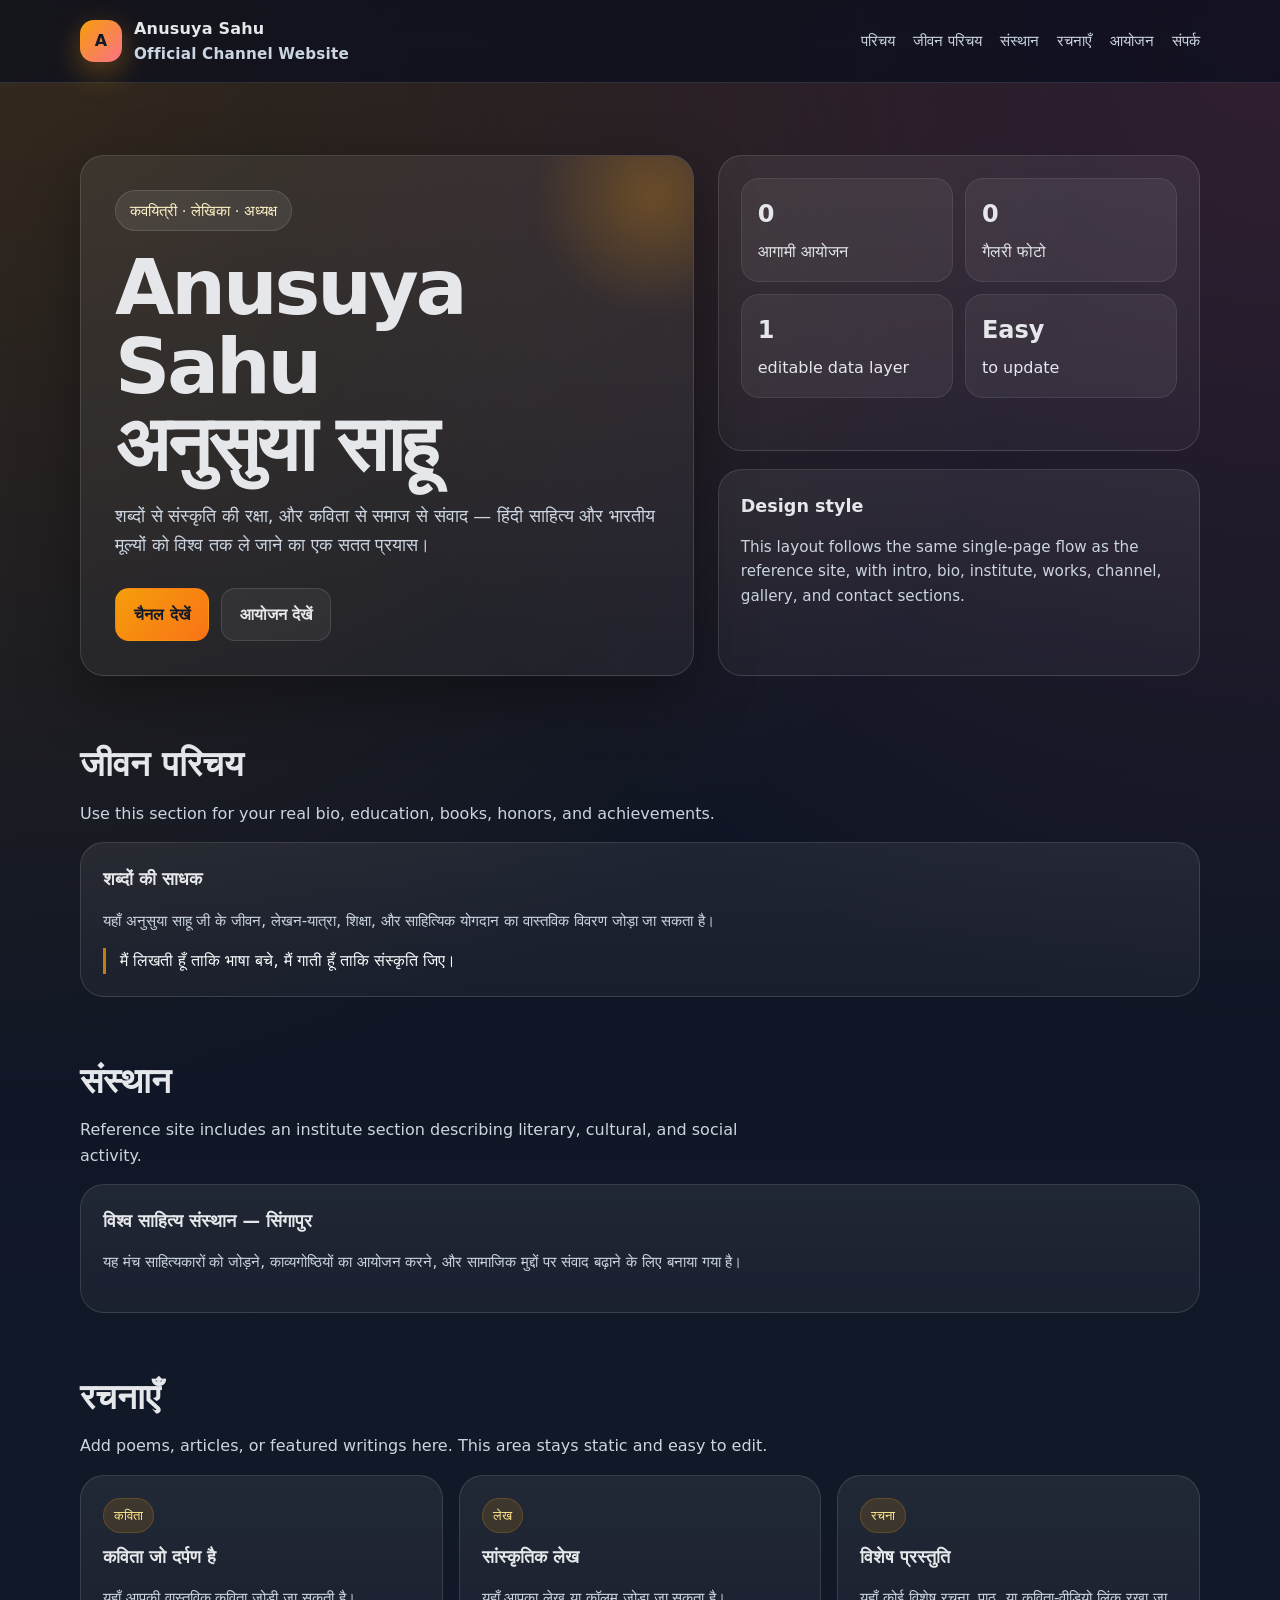
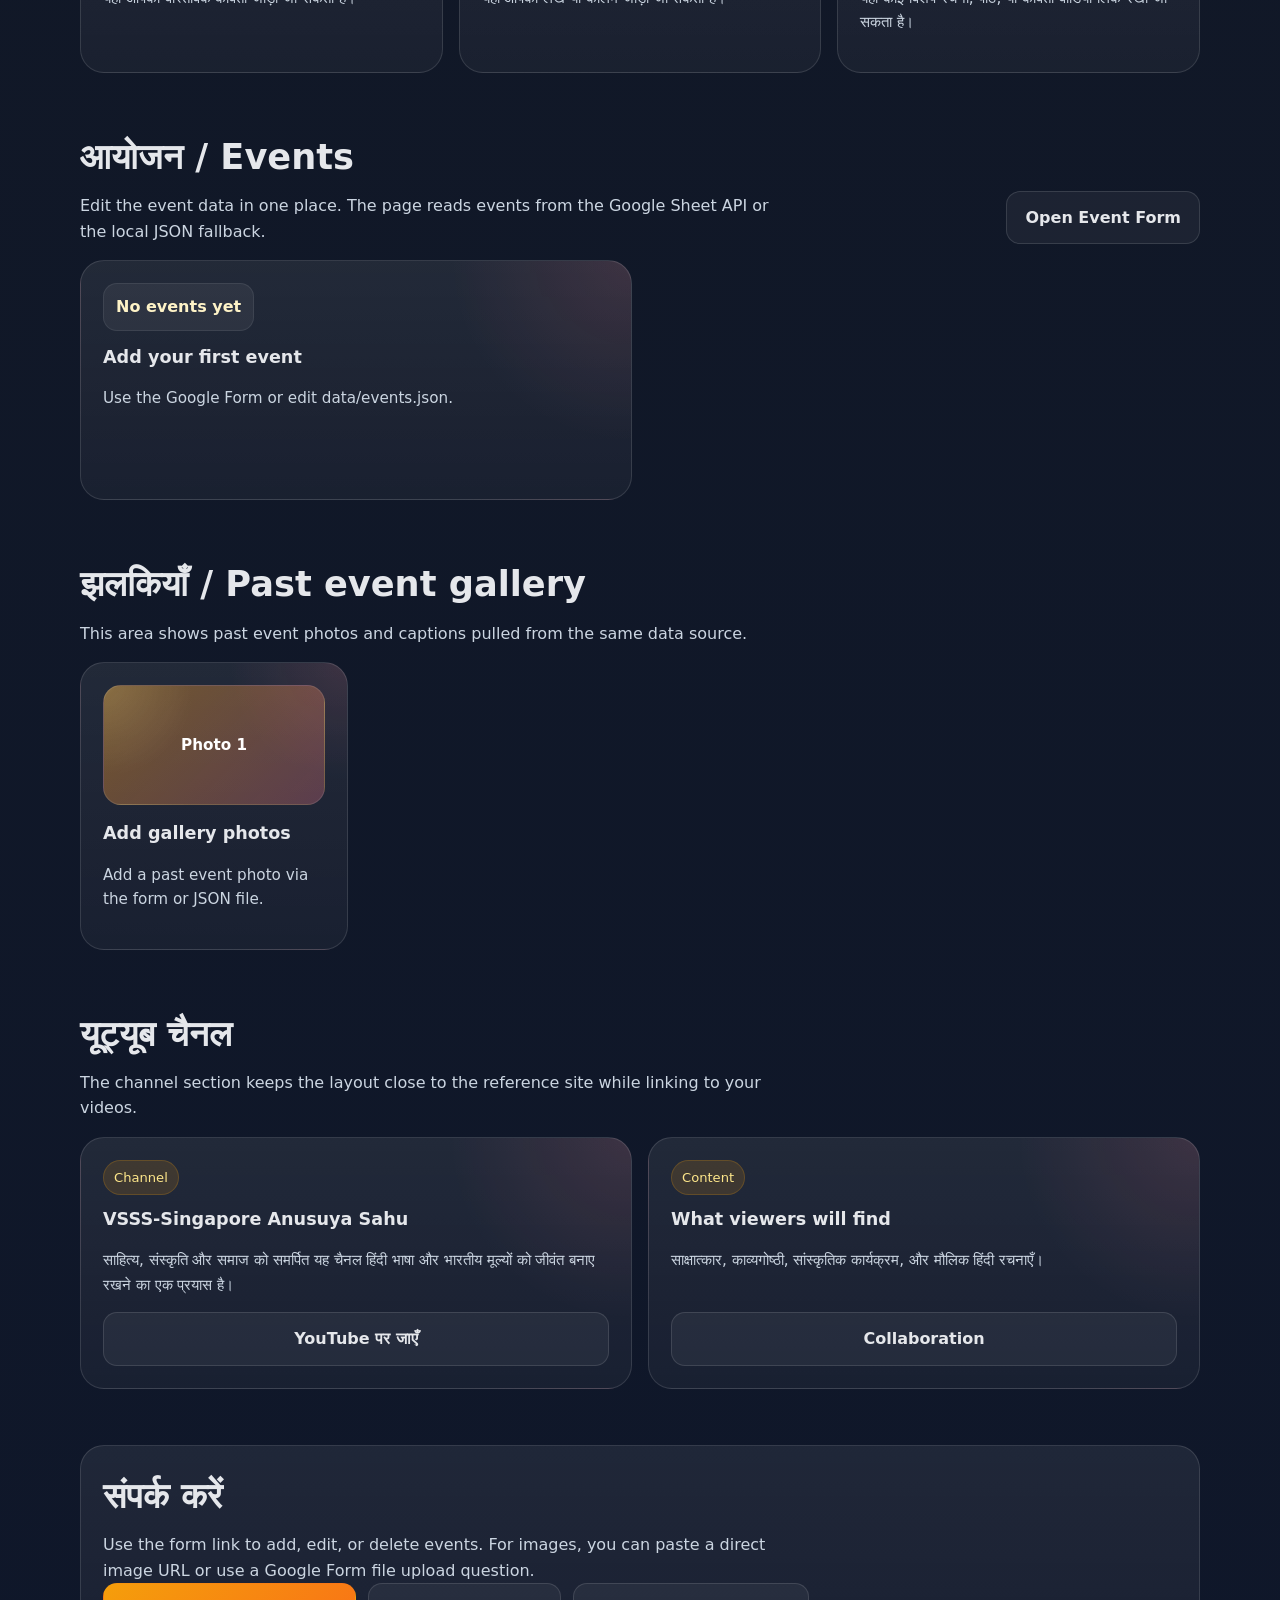
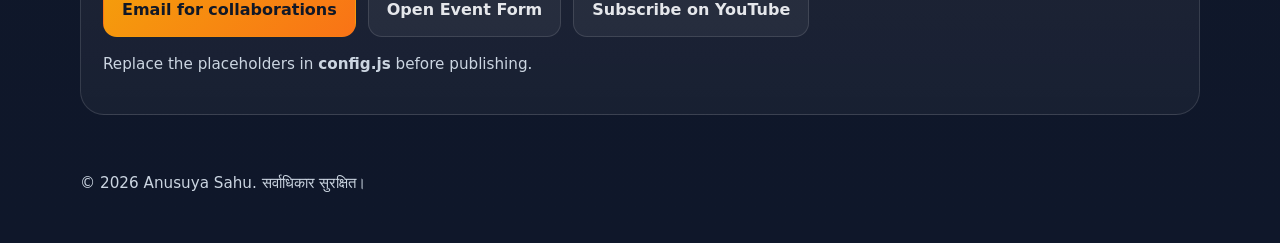
==== index.html @ c58a21d9 "Add files via upload" ====
<!DOCTYPE html>
<html lang="en">
<head>
  <meta charset="UTF-8" />
  <meta name="viewport" content="width=device-width, initial-scale=1.0" />
  <title>Anusuya Sahu | कवयित्री · लेखिका</title>
  <meta name="description" content="Official website for Anusuya Sahu featuring intro, biography, institute, works, events, gallery, and contact." />
  <link rel="stylesheet" href="styles.css" />
  <script src="config.js"></script>
  <script src="app.js" defer></script>
</head>
<body>
  <header class="nav">
    <div class="wrap nav-inner">
      <div class="brand">
        <div class="brand-mark">A</div>
        <div>
          <div>Anusuya Sahu</div>
          <div class="tiny">Official Channel Website</div>
        </div>
      </div>
      <nav class="nav-links">
        <a href="#intro">परिचय</a>
        <a href="#bio">जीवन परिचय</a>
        <a href="#institute">संस्थान</a>
        <a href="#works">रचनाएँ</a>
        <a href="#events">आयोजन</a>
        <a href="#contact">संपर्क</a>
      </nav>
    </div>
  </header>

  <main>
    <section class="hero" id="intro">
      <div class="wrap hero-grid">
        <div class="panel hero-main">
          <div class="accent-line"></div>
          <div class="badge" id="hero-badge">कवयित्री · लेखिका · अध्यक्ष</div>
          <h1 id="hero-title">Anusuya Sahu<br />अनुसुया साहू</h1>
          <p class="lead" id="hero-lead">
            शब्दों से संस्कृति की रक्षा, और कविता से समाज से संवाद — हिंदी साहित्य और भारतीय मूल्यों को विश्व तक ले जाने का एक सतत प्रयास।
          </p>
          <div class="cta-row">
            <a class="btn primary" id="youtube-link" href="#" target="_blank" rel="noreferrer">चैनल देखें</a>
            <a class="btn ghost" href="#events">आयोजन देखें</a>
          </div>
        </div>

        <div class="hero-side">
          <div class="stat-card">
            <div class="stat-grid">
              <div class="stat"><strong id="count-events">0</strong><span>आगामी आयोजन</span></div>
              <div class="stat"><strong id="count-gallery">0</strong><span>गैलरी फोटो</span></div>
              <div class="stat"><strong>1</strong><span>editable data layer</span></div>
              <div class="stat"><strong>Easy</strong><span>to update</span></div>
            </div>
          </div>
          <div class="info-card">
            <h3>Design style</h3>
            <p class="tiny">
              This layout follows the same single-page flow as the reference site, with intro, bio, institute, works, channel, gallery, and contact sections.
            </p>
          </div>
        </div>
      </div>
    </section>

    <section class="section" id="bio">
      <div class="wrap">
        <div class="section-head">
          <div>
            <h2>जीवन परिचय</h2>
            <p class="sub">Use this section for your real bio, education, books, honors, and achievements.</p>
          </div>
        </div>
        <div class="bio-card">
          <h3>शब्दों की साधक</h3>
          <p class="tiny" id="bio-text">
            यहाँ अनुसुया साहू जी के जीवन, लेखन-यात्रा, शिक्षा, और साहित्यिक योगदान का वास्तविक विवरण जोड़ा जा सकता है।
          </p>
          <p class="quote">मैं लिखती हूँ ताकि भाषा बचे, मैं गाती हूँ ताकि संस्कृति जिए।</p>
        </div>
      </div>
    </section>

    <section class="section" id="institute">
      <div class="wrap">
        <div class="section-head">
          <div>
            <h2>संस्थान</h2>
            <p class="sub">Reference site includes an institute section describing literary, cultural, and social activity.</p>
          </div>
        </div>
        <div class="institute-card">
          <h3>विश्व साहित्य संस्थान — सिंगापुर</h3>
          <p class="tiny">
            यह मंच साहित्यकारों को जोड़ने, काव्यगोष्ठियों का आयोजन करने, और सामाजिक मुद्दों पर संवाद बढ़ाने के लिए बनाया गया है।
          </p>
        </div>
      </div>
    </section>

    <section class="section" id="works">
      <div class="wrap">
        <div class="section-head">
          <div>
            <h2>रचनाएँ</h2>
            <p class="sub">Add poems, articles, or featured writings here. This area stays static and easy to edit.</p>
          </div>
        </div>
        <div class="grid-3">
          <article class="works-card"><div class="pill">कविता</div><h3>कविता जो दर्पण है</h3><p class="tiny">यहाँ आपकी वास्तविक कविता जोड़ी जा सकती है।</p></article>
          <article class="works-card"><div class="pill">लेख</div><h3>सांस्कृतिक लेख</h3><p class="tiny">यहाँ आपका लेख या कॉलम जोड़ा जा सकता है।</p></article>
          <article class="works-card"><div class="pill">रचना</div><h3>विशेष प्रस्तुति</h3><p class="tiny">यहाँ कोई विशेष रचना, पाठ, या कविता-वीडियो लिंक रखा जा सकता है।</p></article>
        </div>
      </div>
    </section>

    <section class="section" id="events">
      <div class="wrap">
        <div class="section-head">
          <div>
            <h2>आयोजन / Events</h2>
            <p class="sub">Edit the event data in one place. The page reads events from the Google Sheet API or the local JSON fallback.</p>
          </div>
          <a class="btn ghost" id="form-link" href="#" target="_blank" rel="noreferrer">Open Event Form</a>
        </div>
        <div class="events" id="upcoming-events"></div>
      </div>
    </section>

    <section class="section">
      <div class="wrap">
        <div class="section-head">
          <div>
            <h2>झलकियाँ / Past event gallery</h2>
            <p class="sub">This area shows past event photos and captions pulled from the same data source.</p>
          </div>
        </div>
        <div class="gallery" id="past-event-gallery"></div>
      </div>
    </section>

    <section class="section" id="channel">
      <div class="wrap">
        <div class="section-head">
          <div>
            <h2>यूट्यूब चैनल</h2>
            <p class="sub">The channel section keeps the layout close to the reference site while linking to your videos.</p>
          </div>
        </div>
        <div class="grid-2">
          <article class="video-card">
            <div>
              <div class="pill">Channel</div>
              <h3>VSSS-Singapore Anusuya Sahu</h3>
              <p class="video-meta">
                साहित्य, संस्कृति और समाज को समर्पित यह चैनल हिंदी भाषा और भारतीय मूल्यों को जीवंत बनाए रखने का एक प्रयास है।
              </p>
            </div>
            <a class="btn ghost" id="youtube-link-2" href="#" target="_blank" rel="noreferrer">YouTube पर जाएँ</a>
          </article>
          <article class="video-card">
            <div>
              <div class="pill">Content</div>
              <h3>What viewers will find</h3>
              <p class="video-meta">साक्षात्कार, काव्यगोष्ठी, सांस्कृतिक कार्यक्रम, और मौलिक हिंदी रचनाएँ।</p>
            </div>
            <a class="btn ghost" href="#contact">Collaboration</a>
          </article>
        </div>
      </div>
    </section>

    <section class="section" id="contact">
      <div class="wrap">
        <div class="contact-card">
          <div>
            <h2>संपर्क करें</h2>
            <p class="sub">
              Use the form link to add, edit, or delete events. For images, you can paste a direct image URL or use a Google Form file upload question.
            </p>
          </div>
          <div class="contact-row">
            <a class="btn primary" id="email-link" href="mailto:your-email@example.com">Email for collaborations</a>
            <a class="btn ghost" id="form-link-2" href="#" target="_blank" rel="noreferrer">Open Event Form</a>
            <a class="btn ghost" id="youtube-link-3" href="#" target="_blank" rel="noreferrer">Subscribe on YouTube</a>
          </div>
          <p class="tiny">Replace the placeholders in <strong>config.js</strong> before publishing.</p>
        </div>
      </div>
    </section>
  </main>

  <footer class="footer">
    <div class="wrap">© <span id="year"></span> Anusuya Sahu. सर्वाधिकार सुरक्षित।</div>
  </footer>
</body>
</html>
---- styles.css ----
:root {
  --bg: #0f172a;
  --bg2: #111827;
  --card: rgba(255, 255, 255, 0.07);
  --text: #e5e7eb;
  --muted: #cbd5e1;
  --line: rgba(255, 255, 255, 0.12);
  --accent: #f59e0b;
  --accent2: #fb7185;
  --shadow: 0 20px 60px rgba(0, 0, 0, 0.35);
  --radius: 24px;
  --max: 1120px;
}

* { box-sizing: border-box; }
html { scroll-behavior: smooth; }
body {
  margin: 0;
  font-family: Inter, ui-sans-serif, system-ui, -apple-system, Segoe UI, Roboto, Arial, sans-serif;
  background:
    radial-gradient(circle at top left, rgba(245, 158, 11, 0.18), transparent 30%),
    radial-gradient(circle at top right, rgba(251, 113, 133, 0.16), transparent 28%),
    linear-gradient(180deg, #0b1020 0%, var(--bg2) 40%, #0f172a 100%);
  color: var(--text);
  line-height: 1.6;
}
a { color: inherit; text-decoration: none; }
.wrap { width: min(100% - 32px, var(--max)); margin: 0 auto; }
.nav {
  position: sticky; top: 0; z-index: 20;
  backdrop-filter: blur(16px);
  background: rgba(9, 14, 29, 0.7);
  border-bottom: 1px solid var(--line);
}
.nav-inner {
  display: flex; align-items: center; justify-content: space-between;
  padding: 16px 0; gap: 16px;
}
.brand { display: flex; align-items: center; gap: 12px; font-weight: 800; letter-spacing: 0.2px; }
.brand-mark {
  width: 42px; height: 42px; border-radius: 14px;
  background: linear-gradient(135deg, var(--accent), var(--accent2));
  box-shadow: 0 10px 30px rgba(245, 158, 11, 0.35);
  display: grid; place-items: center; color: #111827; font-weight: 900;
}
.nav-links { display: flex; gap: 18px; flex-wrap: wrap; color: var(--muted); font-size: 0.95rem; }
.nav-links a:hover { color: white; }

.hero { padding: 72px 0 32px; }
.hero-grid { display: grid; grid-template-columns: 1.12fr 0.88fr; gap: 24px; align-items: stretch; }

.panel {
  border: 1px solid var(--line);
  background: linear-gradient(180deg, var(--card), rgba(255,255,255,0.04));
  border-radius: var(--radius);
  box-shadow: var(--shadow);
}
.hero-main { padding: 34px; position: relative; overflow: hidden; }
.accent-line {
  position: absolute; right: -80px; top: -80px; width: 240px; height: 240px; border-radius: 50%;
  background: radial-gradient(circle, rgba(245, 158, 11, 0.28), transparent 70%); filter: blur(8px);
}
.badge {
  display: inline-flex; align-items: center; gap: 8px;
  padding: 8px 14px; border-radius: 999px; background: rgba(255,255,255,0.08);
  border: 1px solid var(--line); color: #fef3c7; font-size: 0.92rem;
}
h1 { margin: 18px 0 14px; font-size: clamp(2.4rem, 6vw, 5rem); line-height: 1.02; letter-spacing: -0.04em; }
.lead { font-size: clamp(1rem, 2vw, 1.12rem); color: var(--muted); max-width: 62ch; margin-bottom: 28px; }

.cta-row, .contact-row { display: flex; flex-wrap: wrap; gap: 12px; }
.btn {
  display: inline-flex; align-items: center; justify-content: center; gap: 10px;
  padding: 13px 18px; border-radius: 14px; border: 1px solid var(--line); font-weight: 700;
  transition: transform .18s ease, background .18s ease, border-color .18s ease;
}
.btn:hover { transform: translateY(-1px); }
.btn.primary { background: linear-gradient(135deg, var(--accent), #f97316); color: #111827; border-color: transparent; }
.btn.ghost { background: rgba(255,255,255,0.05); }

.hero-side { display: grid; gap: 18px; }
.stat-card, .info-card, .feature-card, .contact-card, .video-card, .event-card, .gallery-card, .bio-card, .institute-card, .works-card {
  padding: 22px; border-radius: var(--radius); border: 1px solid var(--line); background: linear-gradient(180deg, var(--card), rgba(255,255,255,0.04));
}
.stat-grid { display: grid; grid-template-columns: repeat(2, 1fr); gap: 12px; }
.stat { padding: 16px; border-radius: 18px; background: rgba(255,255,255,0.06); border: 1px solid rgba(255,255,255,0.08); }
.stat strong { display: block; font-size: 1.5rem; margin-bottom: 6px; }

.section { padding: 28px 0; }
.section-head { display: flex; justify-content: space-between; align-items: end; gap: 16px; margin-bottom: 16px; }
.section h2 { margin: 0; font-size: clamp(1.5rem, 3vw, 2.2rem); }
.section p.sub { margin: 8px 0 0; color: var(--muted); max-width: 70ch; }

.grid-3 { display: grid; grid-template-columns: repeat(3, 1fr); gap: 16px; }
.grid-2 { display: grid; grid-template-columns: repeat(2, 1fr); gap: 16px; }
.feature-card h3, .video-card h3, .contact-card h3, .info-card h3, .event-card h3, .gallery-card h3, .bio-card h3, .institute-card h3, .works-card h3 { margin: 0 0 8px; font-size: 1.1rem; }
.pill { display: inline-block; margin-bottom: 10px; padding: 6px 10px; border-radius: 999px; background: rgba(245, 158, 11, 0.14); color: #fde68a; font-size: 0.82rem; border: 1px solid rgba(245, 158, 11, 0.2); }

.videos, .events, .gallery { display: grid; gap: 16px; }
.videos, .events { grid-template-columns: repeat(2, 1fr); }
.gallery { grid-template-columns: repeat(4, 1fr); }
.video-card, .event-card, .gallery-card {
  min-height: 220px; display: flex; flex-direction: column; justify-content: space-between;
  background: linear-gradient(180deg, rgba(255,255,255,0.08), rgba(255,255,255,0.04)),
              radial-gradient(circle at top right, rgba(251, 113, 133, 0.12), transparent 30%);
}
.event-card { min-height: 240px; }
.video-meta, .event-meta, .gallery-meta, .tiny { color: var(--muted); font-size: 0.95rem; }

.date-box {
  display: inline-flex; align-items: center; gap: 10px; padding: 10px 12px; border-radius: 14px;
  background: rgba(255,255,255,0.06); border: 1px solid rgba(255,255,255,0.08); width: fit-content; margin-bottom: 12px;
  color: #fef3c7; font-weight: 700;
}
.thumb {
  height: 120px; border-radius: 18px; margin-bottom: 14px;
  background: linear-gradient(135deg, rgba(245, 158, 11, 0.35), rgba(251, 113, 133, 0.25)),
              radial-gradient(circle at top left, rgba(255,255,255,0.18), transparent 36%),
              rgba(255,255,255,0.04);
  border: 1px solid rgba(255,255,255,0.1);
  display: grid; place-items: center; color: white; font-size: 0.95rem; font-weight: 700;
}
.quote {
  border-left: 3px solid rgba(245, 158, 11, 0.75);
  padding-left: 14px;
  color: #f8fafc;
  margin: 14px 0 0;
}
.footer { padding: 28px 0 48px; color: var(--muted); font-size: 0.95rem; }

@media (max-width: 980px) {
  .hero-grid, .grid-3, .grid-2, .videos, .events, .gallery { grid-template-columns: 1fr; }
  .section-head { align-items: start; flex-direction: column; }
  .hero { padding-top: 40px; }
}
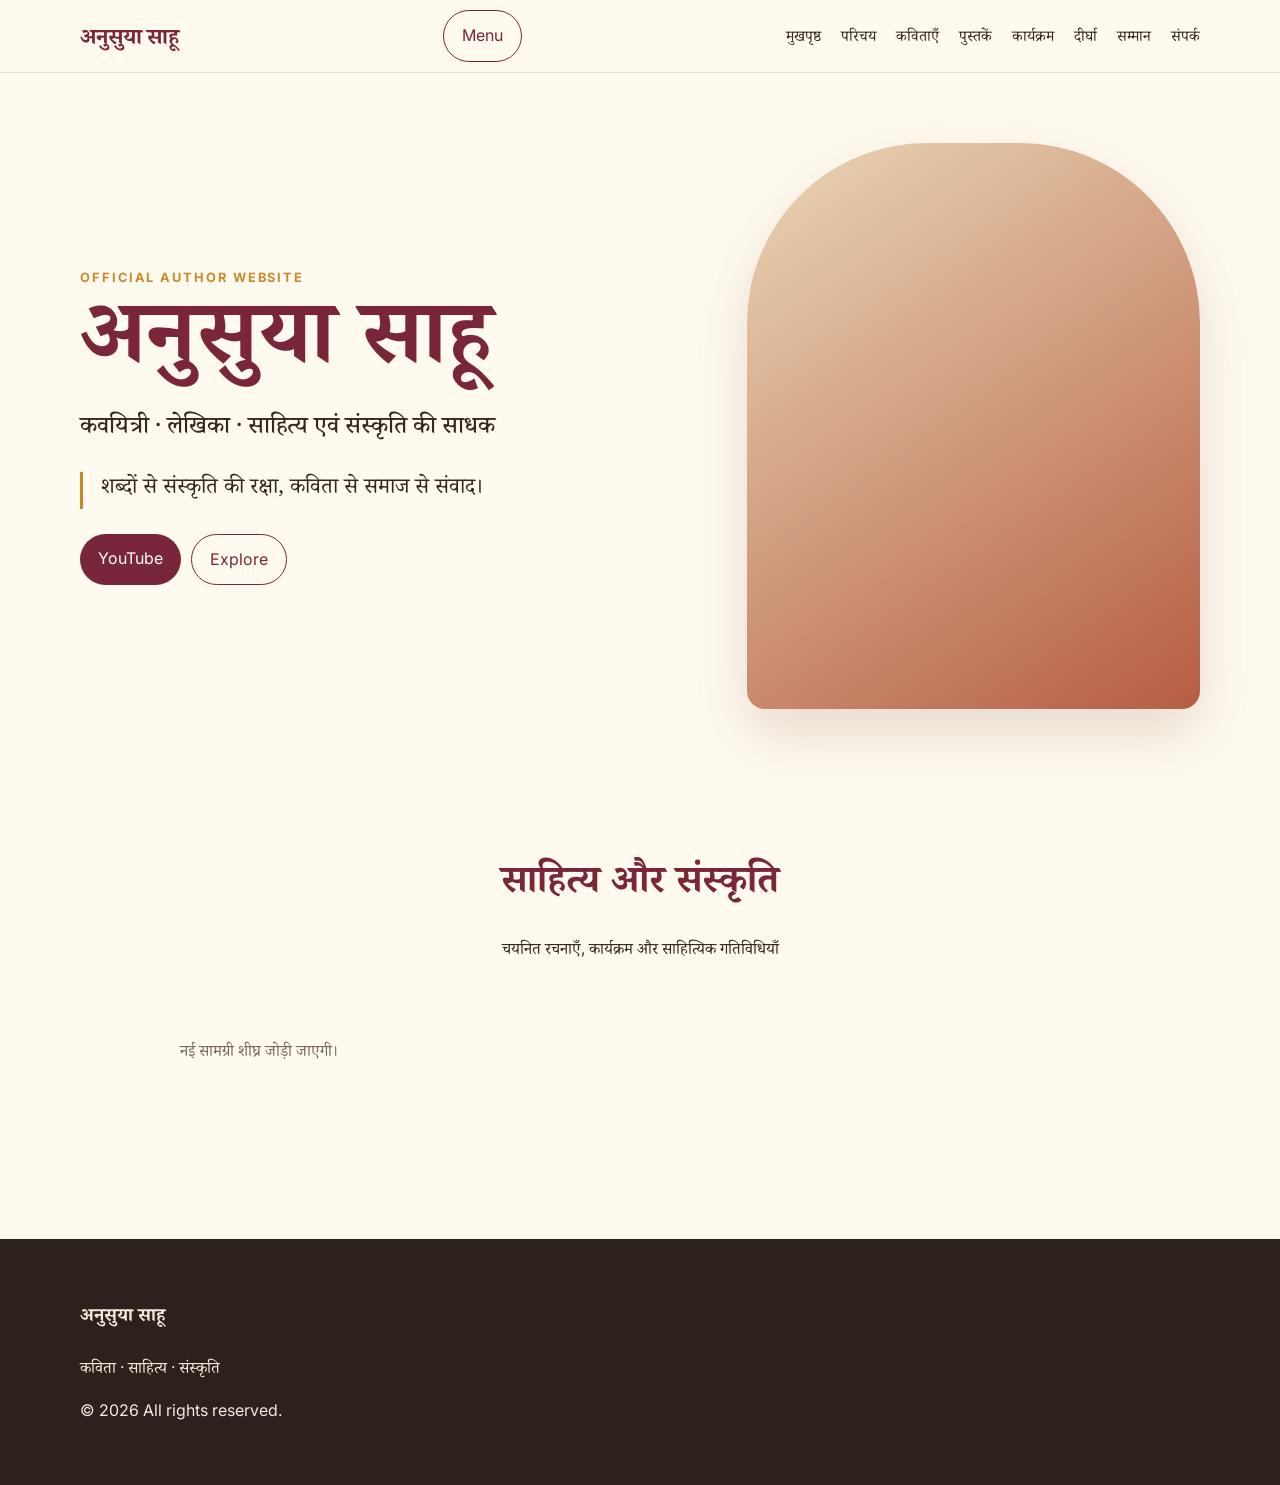
==== commit 7811acab: "Add files via upload" ====
--- a/index.html
+++ b/index.html
@@ -1,199 +1 @@
-<!DOCTYPE html>
-<html lang="en">
-<head>
-  <meta charset="UTF-8" />
-  <meta name="viewport" content="width=device-width, initial-scale=1.0" />
-  <title>Anusuya Sahu | कवयित्री · लेखिका</title>
-  <meta name="description" content="Official website for Anusuya Sahu featuring intro, biography, institute, works, events, gallery, and contact." />
-  <link rel="stylesheet" href="styles.css" />
-  <script src="config.js"></script>
-  <script src="app.js" defer></script>
-</head>
-<body>
-  <header class="nav">
-    <div class="wrap nav-inner">
-      <div class="brand">
-        <div class="brand-mark">A</div>
-        <div>
-          <div>Anusuya Sahu</div>
-          <div class="tiny">Official Channel Website</div>
-        </div>
-      </div>
-      <nav class="nav-links">
-        <a href="#intro">परिचय</a>
-        <a href="#bio">जीवन परिचय</a>
-        <a href="#institute">संस्थान</a>
-        <a href="#works">रचनाएँ</a>
-        <a href="#events">आयोजन</a>
-        <a href="#contact">संपर्क</a>
-      </nav>
-    </div>
-  </header>
-
-  <main>
-    <section class="hero" id="intro">
-      <div class="wrap hero-grid">
-        <div class="panel hero-main">
-          <div class="accent-line"></div>
-          <div class="badge" id="hero-badge">कवयित्री · लेखिका · अध्यक्ष</div>
-          <h1 id="hero-title">Anusuya Sahu<br />अनुसुया साहू</h1>
-          <p class="lead" id="hero-lead">
-            शब्दों से संस्कृति की रक्षा, और कविता से समाज से संवाद — हिंदी साहित्य और भारतीय मूल्यों को विश्व तक ले जाने का एक सतत प्रयास।
-          </p>
-          <div class="cta-row">
-            <a class="btn primary" id="youtube-link" href="#" target="_blank" rel="noreferrer">चैनल देखें</a>
-            <a class="btn ghost" href="#events">आयोजन देखें</a>
-          </div>
-        </div>
-
-        <div class="hero-side">
-          <div class="stat-card">
-            <div class="stat-grid">
-              <div class="stat"><strong id="count-events">0</strong><span>आगामी आयोजन</span></div>
-              <div class="stat"><strong id="count-gallery">0</strong><span>गैलरी फोटो</span></div>
-              <div class="stat"><strong>1</strong><span>editable data layer</span></div>
-              <div class="stat"><strong>Easy</strong><span>to update</span></div>
-            </div>
-          </div>
-          <div class="info-card">
-            <h3>Design style</h3>
-            <p class="tiny">
-              This layout follows the same single-page flow as the reference site, with intro, bio, institute, works, channel, gallery, and contact sections.
-            </p>
-          </div>
-        </div>
-      </div>
-    </section>
-
-    <section class="section" id="bio">
-      <div class="wrap">
-        <div class="section-head">
-          <div>
-            <h2>जीवन परिचय</h2>
-            <p class="sub">Use this section for your real bio, education, books, honors, and achievements.</p>
-          </div>
-        </div>
-        <div class="bio-card">
-          <h3>शब्दों की साधक</h3>
-          <p class="tiny" id="bio-text">
-            यहाँ अनुसुया साहू जी के जीवन, लेखन-यात्रा, शिक्षा, और साहित्यिक योगदान का वास्तविक विवरण जोड़ा जा सकता है।
-          </p>
-          <p class="quote">मैं लिखती हूँ ताकि भाषा बचे, मैं गाती हूँ ताकि संस्कृति जिए।</p>
-        </div>
-      </div>
-    </section>
-
-    <section class="section" id="institute">
-      <div class="wrap">
-        <div class="section-head">
-          <div>
-            <h2>संस्थान</h2>
-            <p class="sub">Reference site includes an institute section describing literary, cultural, and social activity.</p>
-          </div>
-        </div>
-        <div class="institute-card">
-          <h3>विश्व साहित्य संस्थान — सिंगापुर</h3>
-          <p class="tiny">
-            यह मंच साहित्यकारों को जोड़ने, काव्यगोष्ठियों का आयोजन करने, और सामाजिक मुद्दों पर संवाद बढ़ाने के लिए बनाया गया है।
-          </p>
-        </div>
-      </div>
-    </section>
-
-    <section class="section" id="works">
-      <div class="wrap">
-        <div class="section-head">
-          <div>
-            <h2>रचनाएँ</h2>
-            <p class="sub">Add poems, articles, or featured writings here. This area stays static and easy to edit.</p>
-          </div>
-        </div>
-        <div class="grid-3">
-          <article class="works-card"><div class="pill">कविता</div><h3>कविता जो दर्पण है</h3><p class="tiny">यहाँ आपकी वास्तविक कविता जोड़ी जा सकती है।</p></article>
-          <article class="works-card"><div class="pill">लेख</div><h3>सांस्कृतिक लेख</h3><p class="tiny">यहाँ आपका लेख या कॉलम जोड़ा जा सकता है।</p></article>
-          <article class="works-card"><div class="pill">रचना</div><h3>विशेष प्रस्तुति</h3><p class="tiny">यहाँ कोई विशेष रचना, पाठ, या कविता-वीडियो लिंक रखा जा सकता है।</p></article>
-        </div>
-      </div>
-    </section>
-
-    <section class="section" id="events">
-      <div class="wrap">
-        <div class="section-head">
-          <div>
-            <h2>आयोजन / Events</h2>
-            <p class="sub">Edit the event data in one place. The page reads events from the Google Sheet API or the local JSON fallback.</p>
-          </div>
-          <a class="btn ghost" id="form-link" href="#" target="_blank" rel="noreferrer">Open Event Form</a>
-        </div>
-        <div class="events" id="upcoming-events"></div>
-      </div>
-    </section>
-
-    <section class="section">
-      <div class="wrap">
-        <div class="section-head">
-          <div>
-            <h2>झलकियाँ / Past event gallery</h2>
-            <p class="sub">This area shows past event photos and captions pulled from the same data source.</p>
-          </div>
-        </div>
-        <div class="gallery" id="past-event-gallery"></div>
-      </div>
-    </section>
-
-    <section class="section" id="channel">
-      <div class="wrap">
-        <div class="section-head">
-          <div>
-            <h2>यूट्यूब चैनल</h2>
-            <p class="sub">The channel section keeps the layout close to the reference site while linking to your videos.</p>
-          </div>
-        </div>
-        <div class="grid-2">
-          <article class="video-card">
-            <div>
-              <div class="pill">Channel</div>
-              <h3>VSSS-Singapore Anusuya Sahu</h3>
-              <p class="video-meta">
-                साहित्य, संस्कृति और समाज को समर्पित यह चैनल हिंदी भाषा और भारतीय मूल्यों को जीवंत बनाए रखने का एक प्रयास है।
-              </p>
-            </div>
-            <a class="btn ghost" id="youtube-link-2" href="#" target="_blank" rel="noreferrer">YouTube पर जाएँ</a>
-          </article>
-          <article class="video-card">
-            <div>
-              <div class="pill">Content</div>
-              <h3>What viewers will find</h3>
-              <p class="video-meta">साक्षात्कार, काव्यगोष्ठी, सांस्कृतिक कार्यक्रम, और मौलिक हिंदी रचनाएँ।</p>
-            </div>
-            <a class="btn ghost" href="#contact">Collaboration</a>
-          </article>
-        </div>
-      </div>
-    </section>
-
-    <section class="section" id="contact">
-      <div class="wrap">
-        <div class="contact-card">
-          <div>
-            <h2>संपर्क करें</h2>
-            <p class="sub">
-              Use the form link to add, edit, or delete events. For images, you can paste a direct image URL or use a Google Form file upload question.
-            </p>
-          </div>
-          <div class="contact-row">
-            <a class="btn primary" id="email-link" href="mailto:your-email@example.com">Email for collaborations</a>
-            <a class="btn ghost" id="form-link-2" href="#" target="_blank" rel="noreferrer">Open Event Form</a>
-            <a class="btn ghost" id="youtube-link-3" href="#" target="_blank" rel="noreferrer">Subscribe on YouTube</a>
-          </div>
-          <p class="tiny">Replace the placeholders in <strong>config.js</strong> before publishing.</p>
-        </div>
-      </div>
-    </section>
-  </main>
-
-  <footer class="footer">
-    <div class="wrap">© <span id="year"></span> Anusuya Sahu. सर्वाधिकार सुरक्षित।</div>
-  </footer>
-</body>
-</html>
+<!doctype html><html lang="hi"><head><meta charset="utf-8"><meta name="viewport" content="width=device-width,initial-scale=1"><meta name="description" content="मुखपृष्ठ — अनुसुया साहू की आधिकारिक वेबसाइट"><title>मुखपृष्ठ | अनुसुया साहू</title><link rel="stylesheet" href="css/style.css"></head><body><header><div class="container nav"><a class="brand" href="index.html" data-site-name>अनुसुया साहू</a><button class="menu btn alt" aria-label="Menu">Menu</button><nav><a href="index.html">मुखपृष्ठ</a><a href="about.html">परिचय</a><a href="poems.html">कविताएँ</a><a href="books.html">पुस्तकें</a><a href="events.html">कार्यक्रम</a><a href="gallery.html">दीर्घा</a><a href="achievements.html">सम्मान</a><a href="contact.html">संपर्क</a></nav></div></header><main><section class="container hero"><div><div class="eyebrow">Official Author Website</div><h1 id="heroName">अनुसुया साहू</h1><h2 id="tagline"></h2><p class="quote" id="heroText"></p><div class="actions"><a id="yt" class="btn" target="_blank" rel="noopener">YouTube</a><a href="#featured" class="btn alt">Explore</a></div></div><div class="hero-image" id="heroImage"></div></section><section class="section" id="featured"><div class="container"><div class="section-title"><h2>साहित्य और संस्कृति</h2><p>चयनित रचनाएँ, कार्यक्रम और साहित्यिक गतिविधियाँ</p></div><div class="grid" id="featuredGrid"></div></div></section></main><footer><div class="container"><h3 data-site-name>अनुसुया साहू</h3><p>कविता · साहित्य · संस्कृति</p><p>© <span id="year"></span> All rights reserved.</p></div></footer><script>document.getElementById('year').textContent=new Date().getFullYear()</script><script src="js/app.js"></script><script>(async()=>{let s=await data('settings');heroName.textContent=s.siteName;tagline.textContent=s.tagline;heroText.textContent=s.heroText;yt.href=s.youtube;if(s.heroImage)heroImage.innerHTML=img(s.heroImage,s.siteName);let [p,e,b]=await Promise.all([data('poems'),data('events'),data('books')]);let items=[...p.filter(x=>x.published).slice(0,1).map(x=>({t:x.title,d:'कविता',u:'poems.html'})),...e.filter(x=>x.published).slice(0,1).map(x=>({t:x.title,d:x.date,u:'events.html'})),...b.filter(x=>x.published).slice(0,1).map(x=>({t:x.name,d:'पुस्तक',u:'books.html'}))];featuredGrid.innerHTML=items.length?items.map(x=>`<article class="card"><div class="meta">${esc(x.d)}</div><h3>${esc(x.t)}</h3><a href="${x.u}">और पढ़ें</a></article>`).join(''):'<div class="empty">नई सामग्री शीघ्र जोड़ी जाएगी।</div>'})()</script></body></html>
--- a/css/style.css
+++ b/css/style.css
@@ -0,0 +1,16 @@
+
+@import url('https://fonts.googleapis.com/css2?family=Noto+Serif+Devanagari:wght@400;600;700&family=Inter:wght@400;500;600;700&display=swap');
+:root{--primary:#7a263a;--accent:#c9892b;--bg:#fffaf0;--text:#35261f;--card:#fff;--muted:#78685f}
+*{box-sizing:border-box}html{scroll-behavior:smooth}body{margin:0;background:var(--bg);color:var(--text);font-family:Inter,"Noto Serif Devanagari",sans-serif;line-height:1.7}
+h1,h2,h3,.devanagari{font-family:"Noto Serif Devanagari",serif}.container{width:min(1120px,92%);margin:auto}
+header{position:sticky;top:0;z-index:20;background:rgba(255,250,240,.94);backdrop-filter:blur(12px);border-bottom:1px solid #eadfcf}
+.nav{min-height:72px;display:flex;align-items:center;justify-content:space-between;gap:20px}.brand{font-size:1.4rem;font-weight:700;color:var(--primary);text-decoration:none}
+nav{display:flex;gap:20px;align-items:center}nav a{color:var(--text);text-decoration:none;font-size:.94rem}nav a:hover{color:var(--primary)}.menu{display:none}
+.hero{min-height:78vh;display:grid;grid-template-columns:1.15fr .85fr;align-items:center;gap:55px;padding:70px 0}.eyebrow{letter-spacing:.15em;color:var(--accent);font-weight:700;text-transform:uppercase;font-size:.8rem}
+.hero h1{font-size:clamp(3rem,7vw,6rem);line-height:1.05;margin:.15em 0;color:var(--primary)}.hero h2{font-weight:500;margin:0 0 15px}.quote{font-family:"Noto Serif Devanagari";font-size:1.35rem;border-left:3px solid var(--accent);padding-left:18px}
+.hero-image{aspect-ratio:4/5;border-radius:180px 180px 18px 18px;background:linear-gradient(145deg,#ead7b7,#b65d43);overflow:hidden;box-shadow:0 25px 60px #6f42242b}.hero-image img{width:100%;height:100%;object-fit:cover}
+.btn{display:inline-block;padding:11px 18px;border-radius:999px;background:var(--primary);color:white;text-decoration:none;border:0;cursor:pointer;font:inherit}.btn.alt{background:transparent;color:var(--primary);border:1px solid var(--primary)}
+.actions{display:flex;gap:10px;flex-wrap:wrap;margin-top:25px}.section{padding:75px 0}.section-title{text-align:center;margin-bottom:35px}.section-title h2{font-size:2.4rem;color:var(--primary);margin:0}.grid{display:grid;grid-template-columns:repeat(3,1fr);gap:22px}
+.card{background:var(--card);border:1px solid #eee1d0;border-radius:18px;padding:24px;box-shadow:0 8px 30px #6b41220c}.card img{width:100%;aspect-ratio:16/10;object-fit:cover;border-radius:12px}.meta{color:var(--muted);font-size:.9rem}
+footer{background:#2d211d;color:#f4eadc;padding:45px 0;margin-top:60px}footer a{color:#f1c779}.prose{max-width:820px;margin:auto}.prose h2{color:var(--primary);margin-top:35px}.empty{text-align:center;color:var(--muted);padding:40px}
+@media(max-width:800px){.hero{grid-template-columns:1fr;padding:45px 0}.hero-image{max-width:420px;margin:auto;width:100%}.grid{grid-template-columns:1fr}.menu{display:block}.nav nav{display:none;position:absolute;left:0;right:0;top:72px;background:var(--bg);padding:20px;flex-direction:column}.nav nav.open{display:flex}}
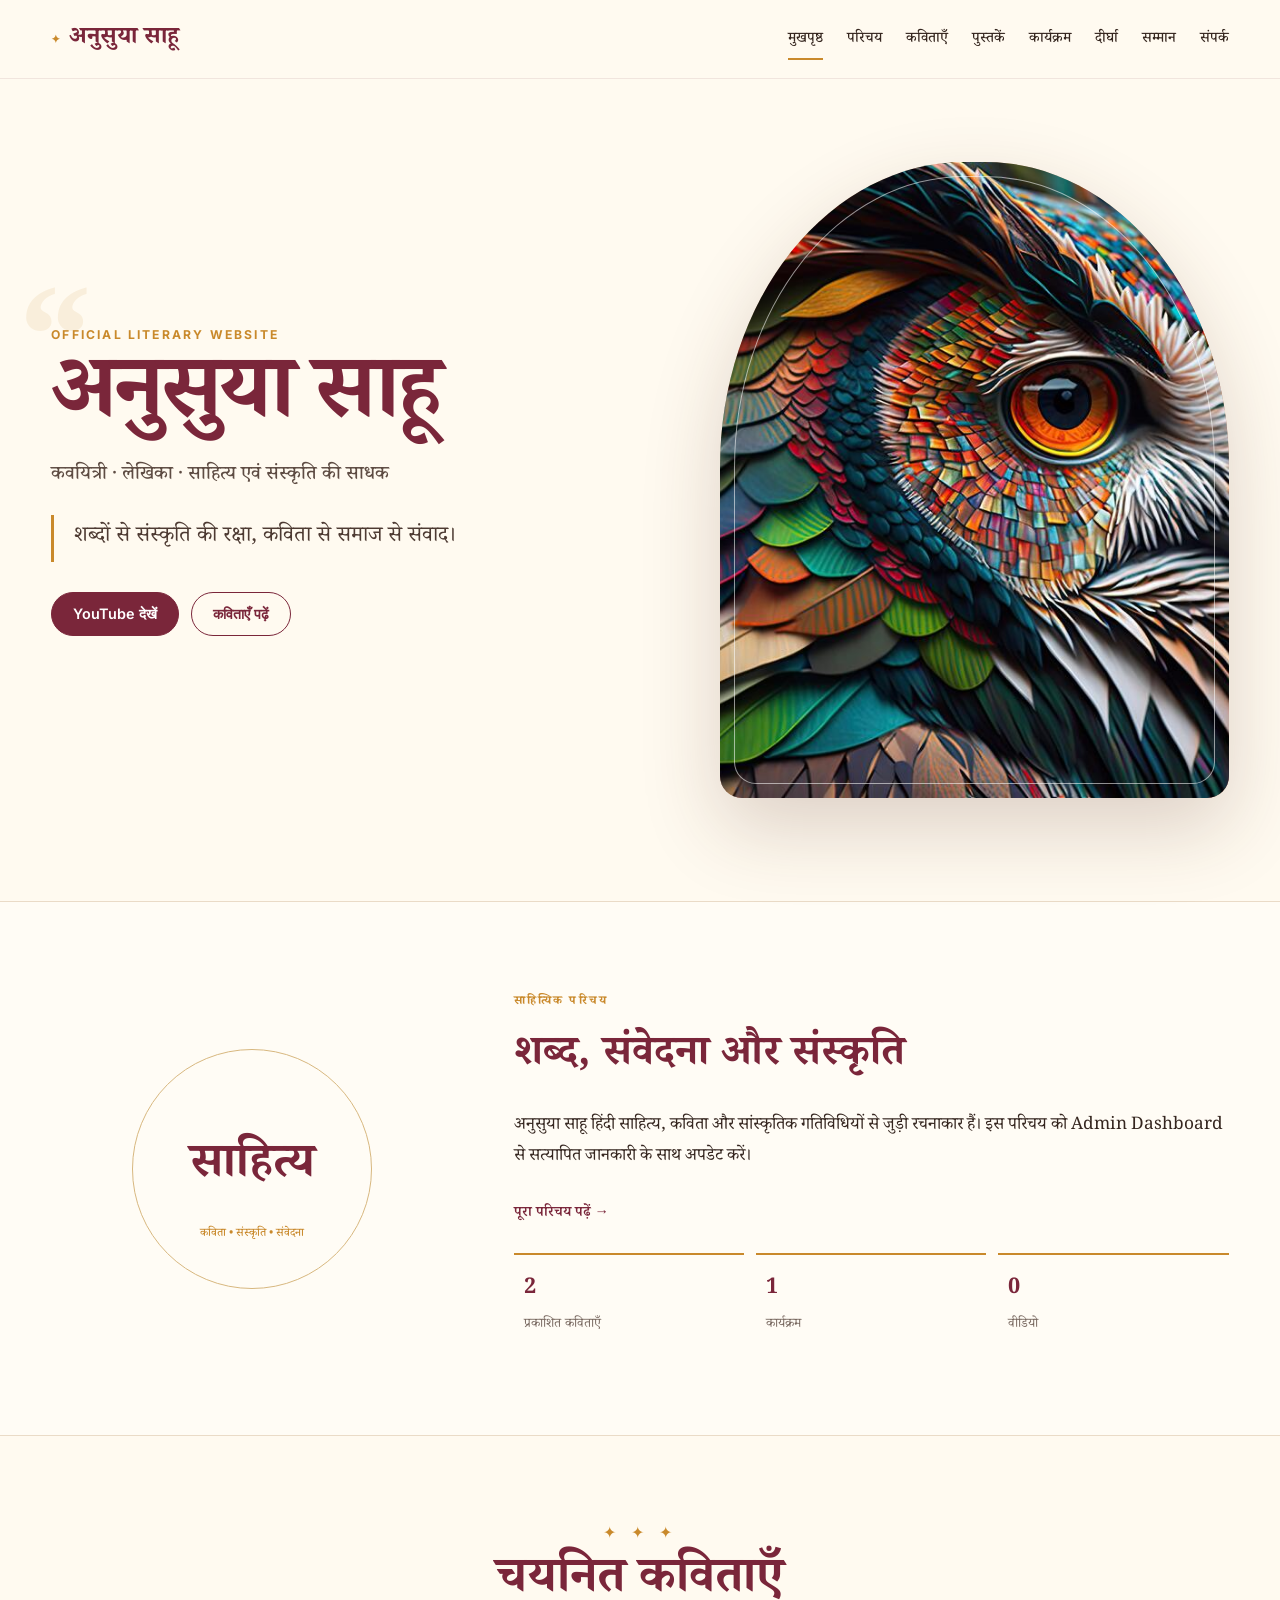
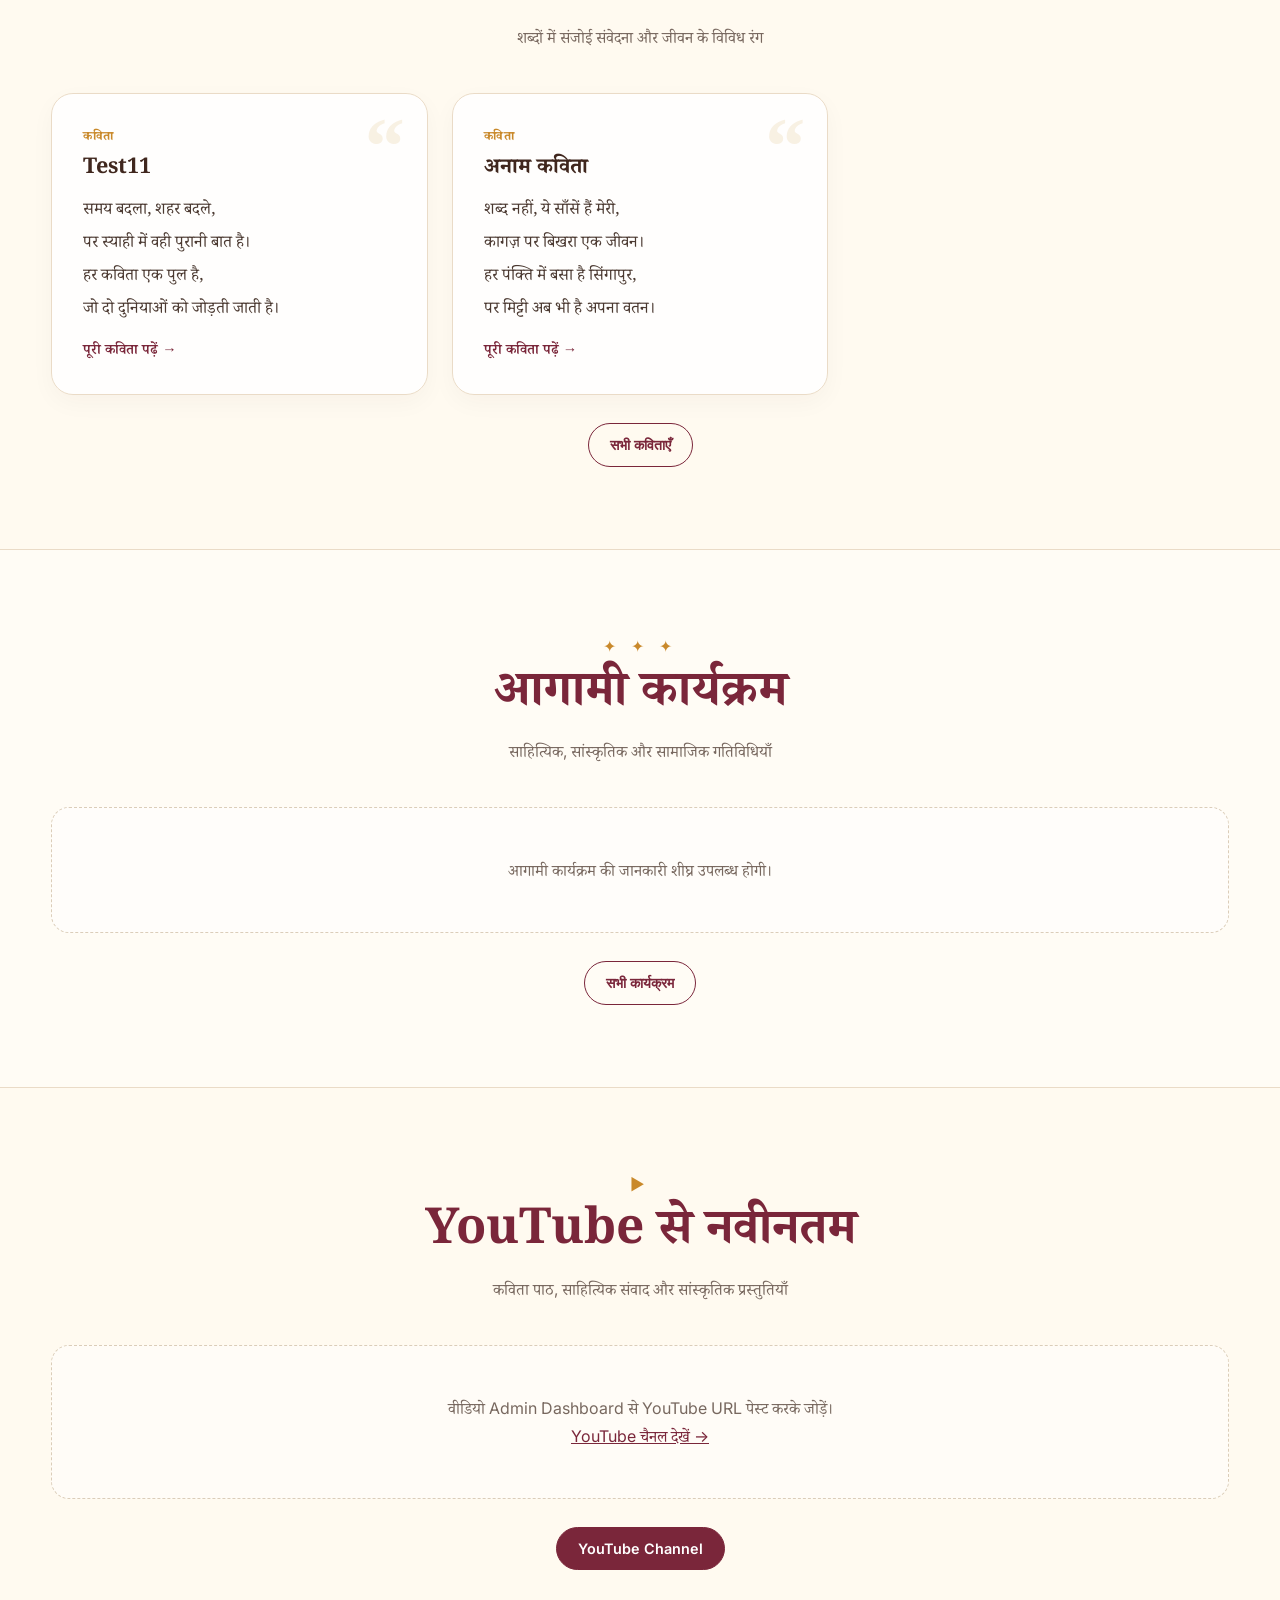
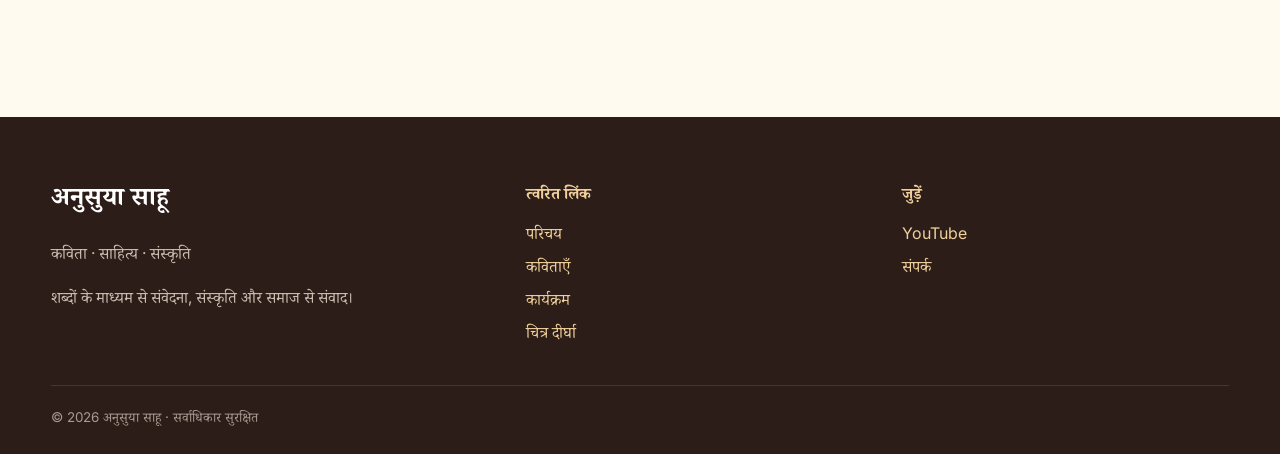
==== commit d89f5236: "Build professional literary homepage" ====
--- a/index.html
+++ b/index.html
@@ -1 +1 @@
-<!doctype html><html lang="hi"><head><meta charset="utf-8"><meta name="viewport" content="width=device-width,initial-scale=1"><meta name="description" content="मुखपृष्ठ — अनुसुया साहू की आधिकारिक वेबसाइट"><title>मुखपृष्ठ | अनुसुया साहू</title><link rel="stylesheet" href="css/style.css"></head><body><header><div class="container nav"><a class="brand" href="index.html" data-site-name>अनुसुया साहू</a><button class="menu btn alt" aria-label="Menu">Menu</button><nav><a href="index.html">मुखपृष्ठ</a><a href="about.html">परिचय</a><a href="poems.html">कविताएँ</a><a href="books.html">पुस्तकें</a><a href="events.html">कार्यक्रम</a><a href="gallery.html">दीर्घा</a><a href="achievements.html">सम्मान</a><a href="contact.html">संपर्क</a></nav></div></header><main><section class="container hero"><div><div class="eyebrow">Official Author Website</div><h1 id="heroName">अनुसुया साहू</h1><h2 id="tagline"></h2><p class="quote" id="heroText"></p><div class="actions"><a id="yt" class="btn" target="_blank" rel="noopener">YouTube</a><a href="#featured" class="btn alt">Explore</a></div></div><div class="hero-image" id="heroImage"></div></section><section class="section" id="featured"><div class="container"><div class="section-title"><h2>साहित्य और संस्कृति</h2><p>चयनित रचनाएँ, कार्यक्रम और साहित्यिक गतिविधियाँ</p></div><div class="grid" id="featuredGrid"></div></div></section></main><footer><div class="container"><h3 data-site-name>अनुसुया साहू</h3><p>कविता · साहित्य · संस्कृति</p><p>© <span id="year"></span> All rights reserved.</p></div></footer><script>document.getElementById('year').textContent=new Date().getFullYear()</script><script src="js/app.js"></script><script>(async()=>{let s=await data('settings');heroName.textContent=s.siteName;tagline.textContent=s.tagline;heroText.textContent=s.heroText;yt.href=s.youtube;if(s.heroImage)heroImage.innerHTML=img(s.heroImage,s.siteName);let [p,e,b]=await Promise.all([data('poems'),data('events'),data('books')]);let items=[...p.filter(x=>x.published).slice(0,1).map(x=>({t:x.title,d:'कविता',u:'poems.html'})),...e.filter(x=>x.published).slice(0,1).map(x=>({t:x.title,d:x.date,u:'events.html'})),...b.filter(x=>x.published).slice(0,1).map(x=>({t:x.name,d:'पुस्तक',u:'books.html'}))];featuredGrid.innerHTML=items.length?items.map(x=>`<article class="card"><div class="meta">${esc(x.d)}</div><h3>${esc(x.t)}</h3><a href="${x.u}">और पढ़ें</a></article>`).join(''):'<div class="empty">नई सामग्री शीघ्र जोड़ी जाएगी।</div>'})()</script></body></html>+<!doctype html><html lang="hi"><head><meta charset="utf-8"><meta name="viewport" content="width=device-width,initial-scale=1"><meta name="description" content="अनुसुया साहू — कवयित्री, लेखिका, साहित्य एवं संस्कृति की साधक। कविताएँ, कार्यक्रम, वीडियो और साहित्यिक यात्रा।"><title>अनुसुया साहू | आधिकारिक वेबसाइट</title><link rel="stylesheet" href="css/style.css"></head><body><header><div class="container nav"><a class="brand" href="index.html" data-site-name>अनुसुया साहू</a><button class="menu btn alt" aria-label="Menu">☰</button><nav><a href="index.html">मुखपृष्ठ</a><a href="about.html">परिचय</a><a href="poems.html">कविताएँ</a><a href="books.html">पुस्तकें</a><a href="events.html">कार्यक्रम</a><a href="gallery.html">दीर्घा</a><a href="achievements.html">सम्मान</a><a href="contact.html">संपर्क</a></nav></div></header><main><section class="container hero"><div class="hero-copy"><div class="eyebrow">Official Literary Website</div><h1 id="heroName">अनुसुया साहू</h1><h2 id="tagline"></h2><p class="quote" id="heroText"></p><div class="actions"><a id="yt" class="btn" target="_blank" rel="noopener">YouTube देखें</a><a href="poems.html" class="btn alt">कविताएँ पढ़ें</a></div></div><div class="hero-image" id="heroImage"></div></section><section class="section alt-bg"><div class="container home-intro"><div class="seal" aria-hidden="true"></div><div><span class="kicker">साहित्यिक परिचय</span><h2 style="font-size:2.6rem;color:var(--primary);margin:.25em 0">शब्द, संवेदना और संस्कृति</h2><p id="aboutText" style="font-family:'Noto Serif Devanagari';font-size:1.08rem"></p><a class="read-more" href="about.html">पूरा परिचय पढ़ें →</a><div class="stats"><div class="stat"><b id="poemCount">—</b><span>प्रकाशित कविताएँ</span></div><div class="stat"><b id="eventCount">—</b><span>कार्यक्रम</span></div><div class="stat"><b id="videoCount">—</b><span>वीडियो</span></div></div></div></div></section><section class="section"><div class="container"><div class="section-title"><span class="ornament">✦ ✦ ✦</span><h2>चयनित कविताएँ</h2><p>शब्दों में संजोई संवेदना और जीवन के विविध रंग</p></div><div class="grid" id="poemGrid"></div><div style="text-align:center;margin-top:28px"><a class="btn alt" href="poems.html">सभी कविताएँ</a></div></div></section><section class="section alt-bg"><div class="container"><div class="section-title"><span class="ornament">✦ ✦ ✦</span><h2>आगामी कार्यक्रम</h2><p>साहित्यिक, सांस्कृतिक और सामाजिक गतिविधियाँ</p></div><div class="grid" id="eventGrid"></div><div style="text-align:center;margin-top:28px"><a class="btn alt" href="events.html">सभी कार्यक्रम</a></div></div></section><section class="section"><div class="container"><div class="section-title"><span class="ornament">▶</span><h2>YouTube से नवीनतम</h2><p>कविता पाठ, साहित्यिक संवाद और सांस्कृतिक प्रस्तुतियाँ</p></div><div class="grid" id="videoGrid"></div><div style="text-align:center;margin-top:28px"><a id="channelBtn" class="btn" target="_blank" rel="noopener">YouTube Channel</a></div></div></section></main><footer><div class="container"><div class="footer-grid"><div><h3 data-site-name>अनुसुया साहू</h3><p>कविता · साहित्य · संस्कृति</p><p>शब्दों के माध्यम से संवेदना, संस्कृति और समाज से संवाद।</p></div><div><h4>त्वरित लिंक</h4><a href="about.html">परिचय</a><a href="poems.html">कविताएँ</a><a href="events.html">कार्यक्रम</a><a href="gallery.html">चित्र दीर्घा</a></div><div><h4>जुड़ें</h4><a id="footerYoutube" target="_blank">YouTube</a><a href="contact.html">संपर्क</a></div></div><div class="footer-bottom">© <span id="year"></span> अनुसुया साहू · सर्वाधिकार सुरक्षित</div></div></footer><script src="js/app.js"></script><script>document.getElementById('year').textContent=new Date().getFullYear();(async()=>{let [s,p,e,v]=await Promise.all([data('settings'),data('poems'),data('events'),data('videos')]);heroName.textContent=s.siteName;tagline.textContent=s.tagline;heroText.textContent=s.heroText;aboutText.textContent=s.about;yt.href=channelBtn.href=footerYoutube.href=s.youtube;if(s.heroImage)heroImage.innerHTML=img(s.heroImage,s.siteName);let poems=p.filter(x=>x.published),events=e.filter(x=>x.published),videos=v.filter(x=>x.published);poemCount.textContent=poems.length;eventCount.textContent=events.length;videoCount.textContent=videos.length;poemGrid.innerHTML=poems.slice(0,3).map(x=>`<article class="card poem-card"><div class="meta">कविता</div><h3>${esc(x.title||'अनाम कविता')}</h3><div class="poem-excerpt">${esc(x.text)}</div><a class="read-more" href="poems.html">पूरी कविता पढ़ें →</a></article>`).join('')||'<div class="empty">नई कविताएँ शीघ्र प्रकाशित होंगी।</div>';let today=new Date();today.setHours(0,0,0,0);let upcoming=events.filter(x=>new Date(x.date+'T00:00:00')>=today).sort((a,b)=>a.date.localeCompare(b.date)).slice(0,4);eventGrid.innerHTML=upcoming.map(x=>`<article class="card event-card">${img(x.image,x.title)}<span class="event-date">${fmtDate(x.date)}</span><h3>${esc(x.title)}</h3><p>${esc(x.venue||'')}</p><p>${esc(x.description||'')}</p></article>`).join('')||'<div class="empty">आगामी कार्यक्रम की जानकारी शीघ्र उपलब्ध होगी।</div>';videoGrid.innerHTML=videos.slice(0,3).map(x=>{let id=youtubeId(x.youtubeUrl);return id?`<article class="card video-card"><iframe src="https://www.youtube-nocookie.com/embed/${id}" title="${esc(x.title||'YouTube video')}" loading="lazy" allowfullscreen></iframe><h3>${esc(x.title||'वीडियो')}</h3></article>`:''}).join('')||`<div class="empty">वीडियो Admin Dashboard से YouTube URL पेस्ट करके जोड़ें।<br><a href="${esc(s.youtube)}" target="_blank" rel="noopener">YouTube चैनल देखें →</a></div>`})()</script></body></html>
--- a/css/style.css
+++ b/css/style.css
@@ -1,16 +1,11 @@
-
-@import url('https://fonts.googleapis.com/css2?family=Noto+Serif+Devanagari:wght@400;600;700&family=Inter:wght@400;500;600;700&display=swap');
-:root{--primary:#7a263a;--accent:#c9892b;--bg:#fffaf0;--text:#35261f;--card:#fff;--muted:#78685f}
-*{box-sizing:border-box}html{scroll-behavior:smooth}body{margin:0;background:var(--bg);color:var(--text);font-family:Inter,"Noto Serif Devanagari",sans-serif;line-height:1.7}
-h1,h2,h3,.devanagari{font-family:"Noto Serif Devanagari",serif}.container{width:min(1120px,92%);margin:auto}
-header{position:sticky;top:0;z-index:20;background:rgba(255,250,240,.94);backdrop-filter:blur(12px);border-bottom:1px solid #eadfcf}
-.nav{min-height:72px;display:flex;align-items:center;justify-content:space-between;gap:20px}.brand{font-size:1.4rem;font-weight:700;color:var(--primary);text-decoration:none}
-nav{display:flex;gap:20px;align-items:center}nav a{color:var(--text);text-decoration:none;font-size:.94rem}nav a:hover{color:var(--primary)}.menu{display:none}
-.hero{min-height:78vh;display:grid;grid-template-columns:1.15fr .85fr;align-items:center;gap:55px;padding:70px 0}.eyebrow{letter-spacing:.15em;color:var(--accent);font-weight:700;text-transform:uppercase;font-size:.8rem}
-.hero h1{font-size:clamp(3rem,7vw,6rem);line-height:1.05;margin:.15em 0;color:var(--primary)}.hero h2{font-weight:500;margin:0 0 15px}.quote{font-family:"Noto Serif Devanagari";font-size:1.35rem;border-left:3px solid var(--accent);padding-left:18px}
-.hero-image{aspect-ratio:4/5;border-radius:180px 180px 18px 18px;background:linear-gradient(145deg,#ead7b7,#b65d43);overflow:hidden;box-shadow:0 25px 60px #6f42242b}.hero-image img{width:100%;height:100%;object-fit:cover}
-.btn{display:inline-block;padding:11px 18px;border-radius:999px;background:var(--primary);color:white;text-decoration:none;border:0;cursor:pointer;font:inherit}.btn.alt{background:transparent;color:var(--primary);border:1px solid var(--primary)}
-.actions{display:flex;gap:10px;flex-wrap:wrap;margin-top:25px}.section{padding:75px 0}.section-title{text-align:center;margin-bottom:35px}.section-title h2{font-size:2.4rem;color:var(--primary);margin:0}.grid{display:grid;grid-template-columns:repeat(3,1fr);gap:22px}
-.card{background:var(--card);border:1px solid #eee1d0;border-radius:18px;padding:24px;box-shadow:0 8px 30px #6b41220c}.card img{width:100%;aspect-ratio:16/10;object-fit:cover;border-radius:12px}.meta{color:var(--muted);font-size:.9rem}
-footer{background:#2d211d;color:#f4eadc;padding:45px 0;margin-top:60px}footer a{color:#f1c779}.prose{max-width:820px;margin:auto}.prose h2{color:var(--primary);margin-top:35px}.empty{text-align:center;color:var(--muted);padding:40px}
-@media(max-width:800px){.hero{grid-template-columns:1fr;padding:45px 0}.hero-image{max-width:420px;margin:auto;width:100%}.grid{grid-template-columns:1fr}.menu{display:block}.nav nav{display:none;position:absolute;left:0;right:0;top:72px;background:var(--bg);padding:20px;flex-direction:column}.nav nav.open{display:flex}}
+@import url('https://fonts.googleapis.com/css2?family=Noto+Serif+Devanagari:wght@400;500;600;700&family=Inter:wght@400;500;600;700&display=swap');
+:root{--primary:#7a263a;--primary2:#4b1824;--accent:#c9892b;--bg:#fffaf0;--surface:#fffdf8;--text:#35261f;--muted:#78685f;--line:#eadbc7;--shadow:0 20px 55px rgba(75,42,24,.10)}
+*{box-sizing:border-box}html{scroll-behavior:smooth;scroll-padding-top:92px}body{margin:0;background:var(--bg);color:var(--text);font-family:Inter,'Noto Serif Devanagari',sans-serif;line-height:1.75;-webkit-font-smoothing:antialiased}body:before{content:'';position:fixed;inset:0;pointer-events:none;z-index:-1;opacity:.18;background-image:radial-gradient(#b78955 .55px,transparent .55px);background-size:18px 18px}h1,h2,h3,.devanagari{font-family:'Noto Serif Devanagari',serif}.container{width:min(1180px,92%);margin:auto}a{color:var(--primary)}
+header{position:sticky;top:0;z-index:50;background:rgba(255,250,240,.91);backdrop-filter:blur(18px);border-bottom:1px solid rgba(122,38,58,.1);transition:.25s}.scrolled{box-shadow:0 8px 30px rgba(68,38,22,.08)}.nav{height:78px;display:flex;align-items:center;justify-content:space-between;gap:25px}.brand{font:700 1.5rem 'Noto Serif Devanagari';color:var(--primary);text-decoration:none;white-space:nowrap}.brand:before{content:'✦';color:var(--accent);font-size:.7rem;margin-right:9px}nav{display:flex;align-items:center;gap:24px}nav a{position:relative;color:var(--text);text-decoration:none;font:500 .92rem 'Noto Serif Devanagari'}nav a:after{content:'';position:absolute;height:2px;left:50%;right:50%;bottom:-9px;background:var(--accent);transition:.2s}nav a:hover:after,nav a.active:after{left:0;right:0}.menu{display:none!important}
+.hero{min-height:calc(100vh - 78px);display:grid;grid-template-columns:1.08fr .92fr;align-items:center;gap:72px;padding:65px 0 85px}.hero-copy{position:relative}.hero-copy:before{content:'“';position:absolute;left:-32px;top:-72px;font:700 9rem Georgia;color:rgba(201,137,43,.1);z-index:-1}.eyebrow,.kicker{letter-spacing:.18em;color:var(--accent);font-weight:700;text-transform:uppercase;font-size:.76rem}.hero h1{font-size:clamp(3.7rem,7vw,6.8rem);line-height:1.02;margin:.13em 0;color:var(--primary);letter-spacing:-.04em}.hero h2{font-size:1.2rem;font-weight:500;margin:0 0 22px;color:#5e4c43}.quote{font:400 1.35rem/1.8 'Noto Serif Devanagari';max-width:660px;border-left:3px solid var(--accent);padding:4px 0 4px 20px;color:#4d3a32}.hero-image{position:relative;aspect-ratio:4/5;max-height:640px;border-radius:48% 48% 22px 22px;background:linear-gradient(145deg,#e7d1aa,#9b4b3d);overflow:hidden;box-shadow:0 30px 80px rgba(84,45,28,.2)}.hero-image:after{content:'';position:absolute;inset:14px;border:1px solid rgba(255,255,255,.55);border-radius:inherit}.hero-image img{width:100%;height:100%;object-fit:cover}.actions{display:flex;gap:12px;flex-wrap:wrap;margin-top:30px}.btn{display:inline-flex;align-items:center;justify-content:center;gap:8px;padding:12px 21px;border-radius:999px;background:var(--primary);color:white;text-decoration:none;border:1px solid var(--primary);cursor:pointer;font:600 .9rem Inter;transition:.2s}.btn:hover{transform:translateY(-2px);background:var(--primary2);box-shadow:0 8px 22px rgba(122,38,58,.18)}.btn.alt{background:transparent;color:var(--primary)}
+.page-hero{padding:72px 0 38px;text-align:center}.page-hero .ornament,.section-title .ornament{display:block;color:var(--accent);letter-spacing:.35em;margin-bottom:7px}.page-hero h1{font-size:clamp(2.6rem,5vw,4rem);color:var(--primary);margin:0}.page-hero p{max-width:650px;margin:8px auto 0;color:var(--muted)}.section{padding:82px 0}.section.alt-bg{background:rgba(255,253,248,.68);border-block:1px solid var(--line)}.section-title{text-align:center;max-width:720px;margin:0 auto 42px}.section-title h2{font-size:clamp(2.15rem,4vw,3.1rem);line-height:1.25;color:var(--primary);margin:0 0 8px}.section-title p{color:var(--muted);margin:0}.grid{display:grid;grid-template-columns:repeat(3,minmax(0,1fr));gap:24px}.grid.two{grid-template-columns:repeat(2,minmax(0,1fr))}.card{position:relative;background:rgba(255,255,255,.82);border:1px solid var(--line);border-radius:22px;padding:25px;box-shadow:0 8px 25px rgba(70,40,22,.035);transition:.25s;overflow:hidden}.card:hover{transform:translateY(-5px);box-shadow:var(--shadow);border-color:#dbc5a8}.card img{width:100%;aspect-ratio:16/10;object-fit:cover;border-radius:15px;margin-bottom:15px}.card h3{font-size:1.35rem;line-height:1.45;margin:8px 0;color:#40271e}.meta{color:var(--accent);font-size:.79rem;font-weight:700;letter-spacing:.04em}.poem-card{padding:31px}.poem-card:before{content:'“';position:absolute;right:22px;top:7px;font:700 5rem Georgia;color:rgba(201,137,43,.12)}.poem-card .poem-excerpt{font:400 1.04rem/2 'Noto Serif Devanagari';white-space:pre-line;color:#4b3931;display:-webkit-box;-webkit-line-clamp:6;-webkit-box-orient:vertical;overflow:hidden}.read-more{display:inline-flex;margin-top:13px;font:600 .9rem 'Noto Serif Devanagari';text-decoration:none}.event-card .event-date{display:inline-block;background:#f7ecda;color:var(--primary);border-radius:999px;padding:5px 10px;font-size:.78rem;font-weight:700}.event-card.closed{opacity:.88}.event-card.closed .event-date{background:#eee9e5;color:#6f645e}.event-group{margin-top:38px}.event-group-head{display:flex;align-items:end;justify-content:space-between;margin-bottom:20px}.event-group-head h2{margin:0;color:var(--primary)}.video-card{padding:12px}.video-card iframe{display:block;width:100%;aspect-ratio:16/9;border:0;border-radius:14px}.video-card h3{padding:0 10px 5px}.prose{max-width:850px;margin:auto}.prose h2{color:var(--primary);margin-top:40px}.prose p{font-family:'Noto Serif Devanagari';font-size:1.05rem}.empty{grid-column:1/-1;text-align:center;color:var(--muted);padding:48px;background:rgba(255,255,255,.48);border:1px dashed #dbcdb9;border-radius:18px}
+.home-intro{display:grid;grid-template-columns:.72fr 1.28fr;gap:60px;align-items:center}.home-intro .seal{width:240px;height:240px;border:1px solid #d7b77e;border-radius:50%;display:grid;place-items:center;margin:auto;position:relative}.home-intro .seal:before{content:'साहित्य';font:700 3rem 'Noto Serif Devanagari';color:var(--primary)}.home-intro .seal:after{content:'कविता • संस्कृति • संवेदना';position:absolute;bottom:45px;font:500 .72rem 'Noto Serif Devanagari';color:var(--accent)}.stats{display:grid;grid-template-columns:repeat(3,1fr);gap:12px;margin-top:28px}.stat{padding:18px 10px;border-top:2px solid var(--accent)}.stat b{display:block;font:700 1.35rem 'Noto Serif Devanagari';color:var(--primary)}.stat span{font-size:.82rem;color:var(--muted)}
+footer{background:#2c1d19;color:#eee1d3;padding:62px 0 25px;margin-top:65px}footer .footer-grid{display:grid;grid-template-columns:1.3fr 1fr 1fr;gap:50px}footer h3{font-size:1.6rem;margin:0 0 10px;color:#fff}footer h4{color:#efd09c;margin:0 0 12px}footer p{color:#cbbcaf}footer a{display:block;color:#efd09c;text-decoration:none;margin:5px 0}.footer-bottom{border-top:1px solid #49352e;margin-top:34px;padding-top:20px;color:#a99990;font-size:.84rem}.to-top{position:fixed;right:24px;bottom:24px;width:46px;height:46px;border-radius:50%;border:1px solid #e1cfae;background:rgba(255,253,248,.95);color:var(--primary);font-size:1.2rem;cursor:pointer;box-shadow:0 10px 30px rgba(50,30,20,.12);opacity:0;transform:translateY(15px);pointer-events:none;transition:.25s;z-index:40}.to-top.show{opacity:1;transform:none;pointer-events:auto}
+@media(max-width:940px){nav{gap:15px}.hero{gap:38px}.grid{grid-template-columns:repeat(2,1fr)}}
+@media(max-width:780px){.nav{height:68px}.menu{display:inline-flex!important;padding:8px 13px}.nav nav{display:none;position:absolute;left:4%;right:4%;top:73px;background:#fffaf2;padding:10px;border:1px solid var(--line);border-radius:16px;box-shadow:var(--shadow);flex-direction:column;align-items:stretch;gap:0}.nav nav.open{display:flex}.nav nav a{padding:11px 12px}.nav nav a:after{display:none}.hero{min-height:auto;grid-template-columns:1fr;padding:48px 0;gap:42px}.hero-copy:before{display:none}.hero h1{font-size:3.5rem}.hero-image{max-width:420px;width:100%;margin:auto}.section{padding:62px 0}.grid,.grid.two,.home-intro{grid-template-columns:1fr}.stats{grid-template-columns:1fr 1fr}.footer-grid{grid-template-columns:1fr!important;gap:20px!important}.to-top{right:14px;bottom:14px}.event-group-head{align-items:start;flex-direction:column;gap:5px}}
+@media(max-width:480px){.hero h1{font-size:2.9rem}.page-hero h1,.section-title h2{font-size:2.15rem}.card{padding:20px}.stats{grid-template-columns:1fr}.home-intro .seal{width:200px;height:200px}}
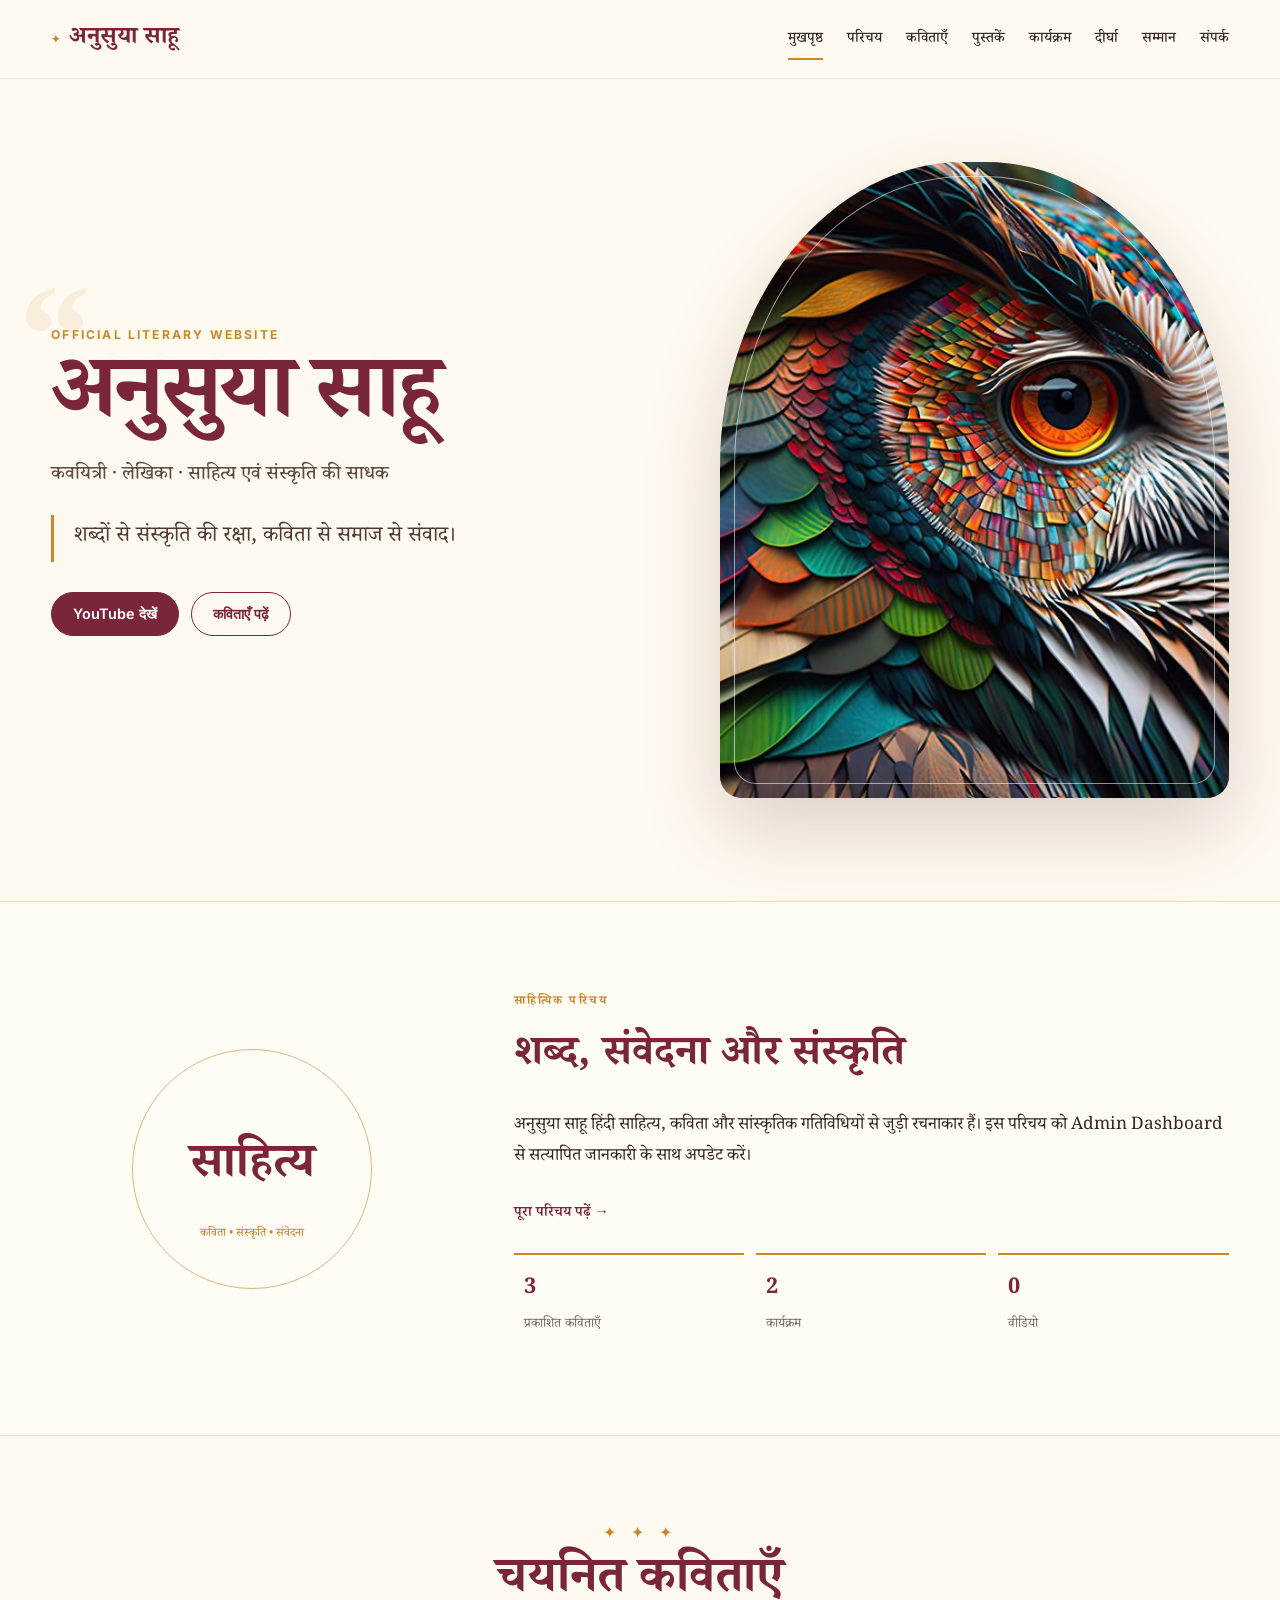
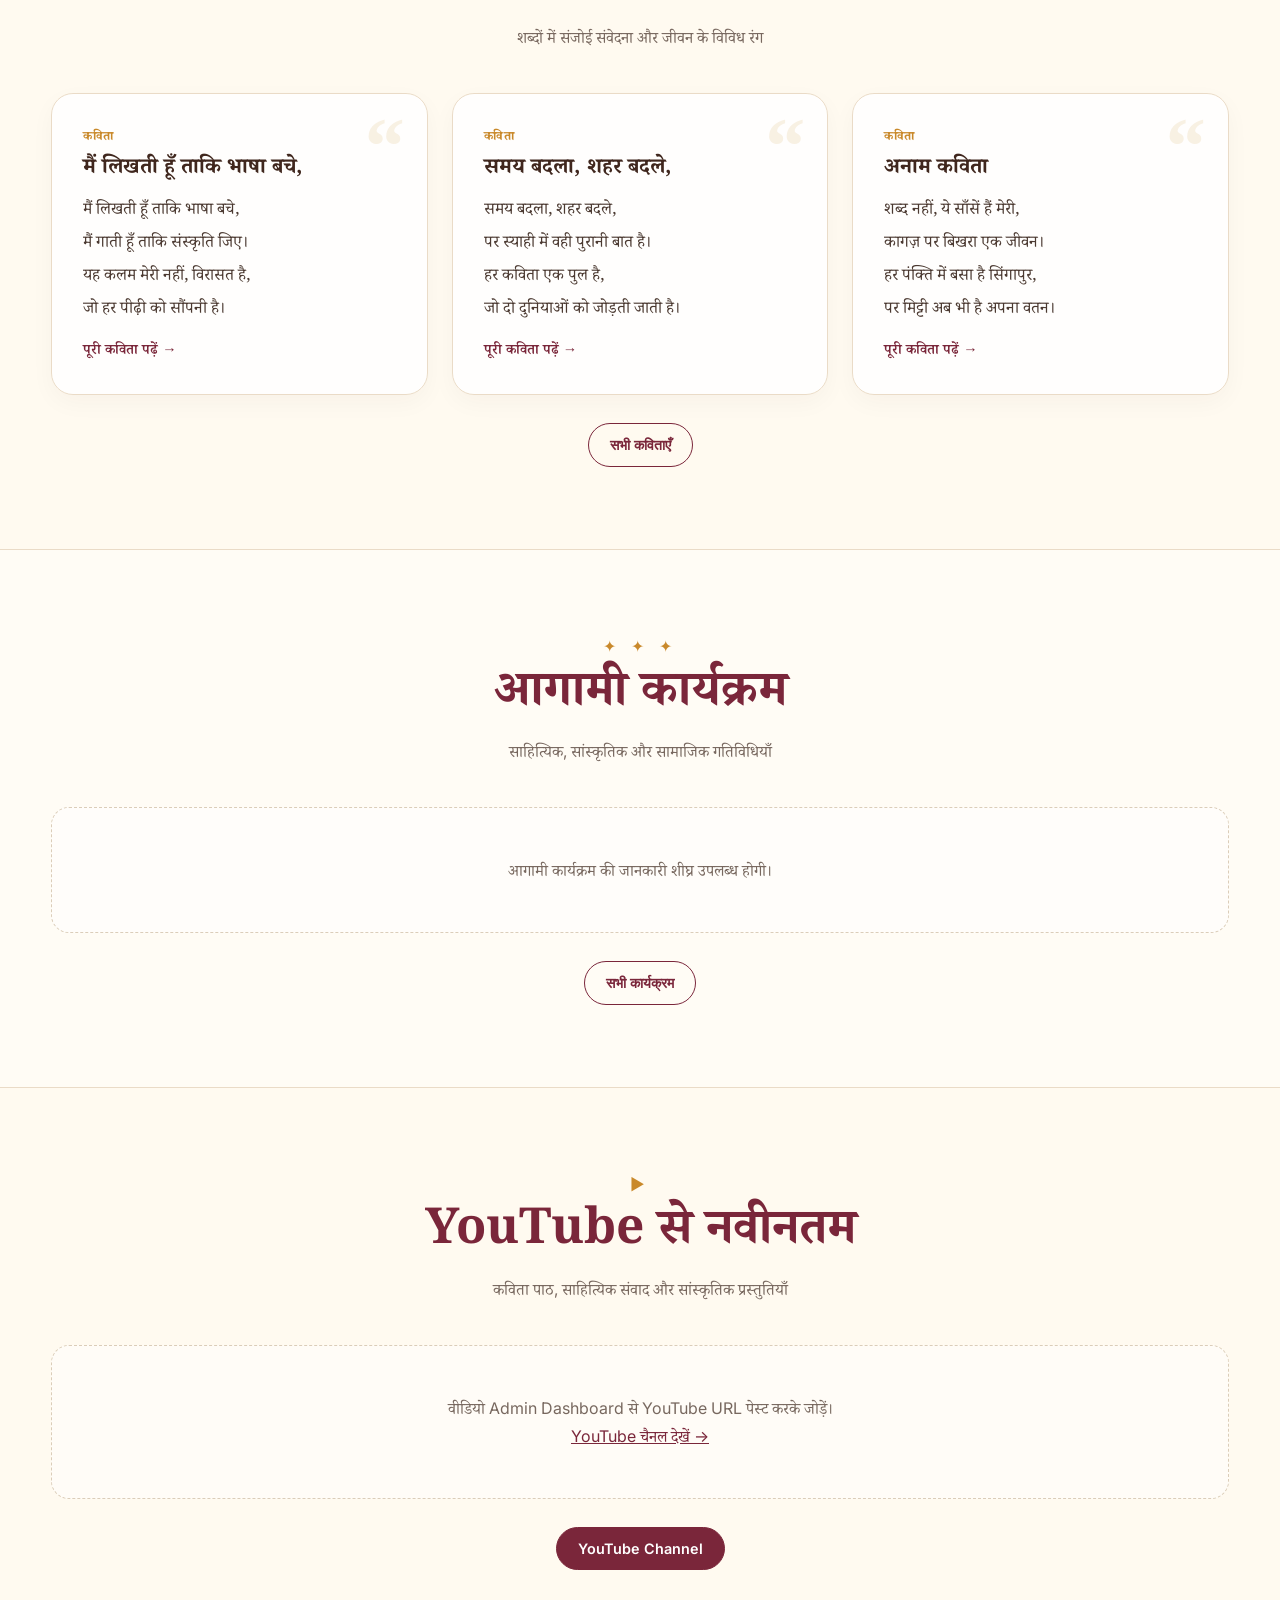
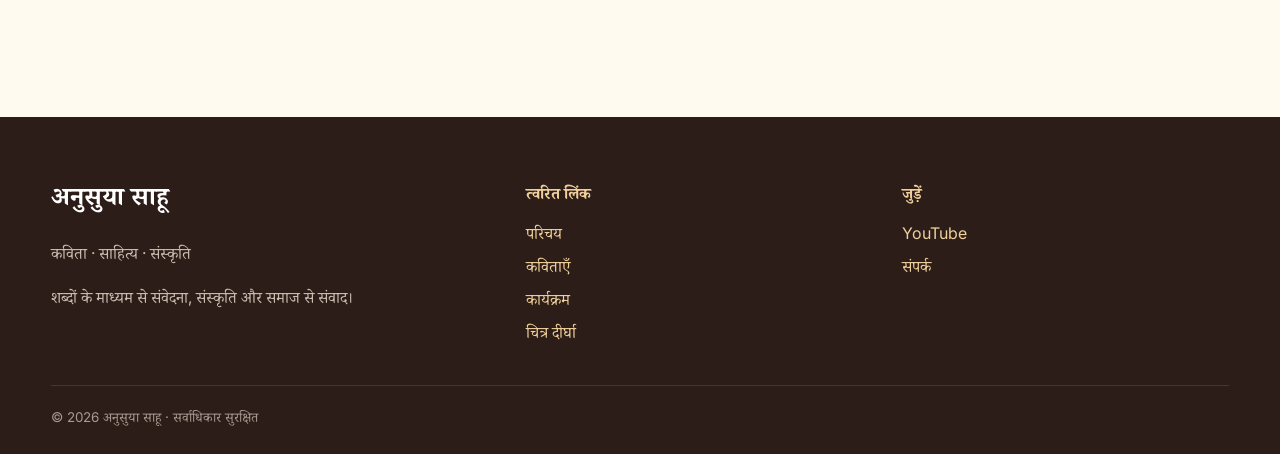
==== commit b0d44b66: "Respect explicit event completion status on homepage" ====
--- a/index.html
+++ b/index.html
@@ -1 +1 @@
-<!doctype html><html lang="hi"><head><meta charset="utf-8"><meta name="viewport" content="width=device-width,initial-scale=1"><meta name="description" content="अनुसुया साहू — कवयित्री, लेखिका, साहित्य एवं संस्कृति की साधक। कविताएँ, कार्यक्रम, वीडियो और साहित्यिक यात्रा।"><title>अनुसुया साहू | आधिकारिक वेबसाइट</title><link rel="stylesheet" href="css/style.css"></head><body><header><div class="container nav"><a class="brand" href="index.html" data-site-name>अनुसुया साहू</a><button class="menu btn alt" aria-label="Menu">☰</button><nav><a href="index.html">मुखपृष्ठ</a><a href="about.html">परिचय</a><a href="poems.html">कविताएँ</a><a href="books.html">पुस्तकें</a><a href="events.html">कार्यक्रम</a><a href="gallery.html">दीर्घा</a><a href="achievements.html">सम्मान</a><a href="contact.html">संपर्क</a></nav></div></header><main><section class="container hero"><div class="hero-copy"><div class="eyebrow">Official Literary Website</div><h1 id="heroName">अनुसुया साहू</h1><h2 id="tagline"></h2><p class="quote" id="heroText"></p><div class="actions"><a id="yt" class="btn" target="_blank" rel="noopener">YouTube देखें</a><a href="poems.html" class="btn alt">कविताएँ पढ़ें</a></div></div><div class="hero-image" id="heroImage"></div></section><section class="section alt-bg"><div class="container home-intro"><div class="seal" aria-hidden="true"></div><div><span class="kicker">साहित्यिक परिचय</span><h2 style="font-size:2.6rem;color:var(--primary);margin:.25em 0">शब्द, संवेदना और संस्कृति</h2><p id="aboutText" style="font-family:'Noto Serif Devanagari';font-size:1.08rem"></p><a class="read-more" href="about.html">पूरा परिचय पढ़ें →</a><div class="stats"><div class="stat"><b id="poemCount">—</b><span>प्रकाशित कविताएँ</span></div><div class="stat"><b id="eventCount">—</b><span>कार्यक्रम</span></div><div class="stat"><b id="videoCount">—</b><span>वीडियो</span></div></div></div></div></section><section class="section"><div class="container"><div class="section-title"><span class="ornament">✦ ✦ ✦</span><h2>चयनित कविताएँ</h2><p>शब्दों में संजोई संवेदना और जीवन के विविध रंग</p></div><div class="grid" id="poemGrid"></div><div style="text-align:center;margin-top:28px"><a class="btn alt" href="poems.html">सभी कविताएँ</a></div></div></section><section class="section alt-bg"><div class="container"><div class="section-title"><span class="ornament">✦ ✦ ✦</span><h2>आगामी कार्यक्रम</h2><p>साहित्यिक, सांस्कृतिक और सामाजिक गतिविधियाँ</p></div><div class="grid" id="eventGrid"></div><div style="text-align:center;margin-top:28px"><a class="btn alt" href="events.html">सभी कार्यक्रम</a></div></div></section><section class="section"><div class="container"><div class="section-title"><span class="ornament">▶</span><h2>YouTube से नवीनतम</h2><p>कविता पाठ, साहित्यिक संवाद और सांस्कृतिक प्रस्तुतियाँ</p></div><div class="grid" id="videoGrid"></div><div style="text-align:center;margin-top:28px"><a id="channelBtn" class="btn" target="_blank" rel="noopener">YouTube Channel</a></div></div></section></main><footer><div class="container"><div class="footer-grid"><div><h3 data-site-name>अनुसुया साहू</h3><p>कविता · साहित्य · संस्कृति</p><p>शब्दों के माध्यम से संवेदना, संस्कृति और समाज से संवाद।</p></div><div><h4>त्वरित लिंक</h4><a href="about.html">परिचय</a><a href="poems.html">कविताएँ</a><a href="events.html">कार्यक्रम</a><a href="gallery.html">चित्र दीर्घा</a></div><div><h4>जुड़ें</h4><a id="footerYoutube" target="_blank">YouTube</a><a href="contact.html">संपर्क</a></div></div><div class="footer-bottom">© <span id="year"></span> अनुसुया साहू · सर्वाधिकार सुरक्षित</div></div></footer><script src="js/app.js"></script><script>document.getElementById('year').textContent=new Date().getFullYear();(async()=>{let [s,p,e,v]=await Promise.all([data('settings'),data('poems'),data('events'),data('videos')]);heroName.textContent=s.siteName;tagline.textContent=s.tagline;heroText.textContent=s.heroText;aboutText.textContent=s.about;yt.href=channelBtn.href=footerYoutube.href=s.youtube;if(s.heroImage)heroImage.innerHTML=img(s.heroImage,s.siteName);let poems=p.filter(x=>x.published),events=e.filter(x=>x.published),videos=v.filter(x=>x.published);poemCount.textContent=poems.length;eventCount.textContent=events.length;videoCount.textContent=videos.length;poemGrid.innerHTML=poems.slice(0,3).map(x=>`<article class="card poem-card"><div class="meta">कविता</div><h3>${esc(x.title||'अनाम कविता')}</h3><div class="poem-excerpt">${esc(x.text)}</div><a class="read-more" href="poems.html">पूरी कविता पढ़ें →</a></article>`).join('')||'<div class="empty">नई कविताएँ शीघ्र प्रकाशित होंगी।</div>';let today=new Date();today.setHours(0,0,0,0);let upcoming=events.filter(x=>new Date(x.date+'T00:00:00')>=today).sort((a,b)=>a.date.localeCompare(b.date)).slice(0,4);eventGrid.innerHTML=upcoming.map(x=>`<article class="card event-card">${img(x.image,x.title)}<span class="event-date">${fmtDate(x.date)}</span><h3>${esc(x.title)}</h3><p>${esc(x.venue||'')}</p><p>${esc(x.description||'')}</p></article>`).join('')||'<div class="empty">आगामी कार्यक्रम की जानकारी शीघ्र उपलब्ध होगी।</div>';videoGrid.innerHTML=videos.slice(0,3).map(x=>{let id=youtubeId(x.youtubeUrl);return id?`<article class="card video-card"><iframe src="https://www.youtube-nocookie.com/embed/${id}" title="${esc(x.title||'YouTube video')}" loading="lazy" allowfullscreen></iframe><h3>${esc(x.title||'वीडियो')}</h3></article>`:''}).join('')||`<div class="empty">वीडियो Admin Dashboard से YouTube URL पेस्ट करके जोड़ें।<br><a href="${esc(s.youtube)}" target="_blank" rel="noopener">YouTube चैनल देखें →</a></div>`})()</script></body></html>+<!doctype html><html lang="hi"><head><meta charset="utf-8"><meta name="viewport" content="width=device-width,initial-scale=1"><meta name="description" content="अनुसुया साहू — कवयित्री, लेखिका, साहित्य एवं संस्कृति की साधक। कविताएँ, कार्यक्रम, वीडियो और साहित्यिक यात्रा।"><title>अनुसुया साहू | आधिकारिक वेबसाइट</title><link rel="stylesheet" href="css/style.css"></head><body><header><div class="container nav"><a class="brand" href="index.html" data-site-name>अनुसुया साहू</a><button class="menu btn alt" aria-label="Menu">☰</button><nav><a href="index.html">मुखपृष्ठ</a><a href="about.html">परिचय</a><a href="poems.html">कविताएँ</a><a href="books.html">पुस्तकें</a><a href="events.html">कार्यक्रम</a><a href="gallery.html">दीर्घा</a><a href="achievements.html">सम्मान</a><a href="contact.html">संपर्क</a></nav></div></header><main><section class="container hero"><div class="hero-copy"><div class="eyebrow">Official Literary Website</div><h1 id="heroName">अनुसुया साहू</h1><h2 id="tagline"></h2><p class="quote" id="heroText"></p><div class="actions"><a id="yt" class="btn" target="_blank" rel="noopener">YouTube देखें</a><a href="poems.html" class="btn alt">कविताएँ पढ़ें</a></div></div><div class="hero-image" id="heroImage"></div></section><section class="section alt-bg"><div class="container home-intro"><div class="seal" aria-hidden="true"></div><div><span class="kicker">साहित्यिक परिचय</span><h2 style="font-size:2.6rem;color:var(--primary);margin:.25em 0">शब्द, संवेदना और संस्कृति</h2><p id="aboutText" style="font-family:'Noto Serif Devanagari';font-size:1.08rem"></p><a class="read-more" href="about.html">पूरा परिचय पढ़ें →</a><div class="stats"><div class="stat"><b id="poemCount">—</b><span>प्रकाशित कविताएँ</span></div><div class="stat"><b id="eventCount">—</b><span>कार्यक्रम</span></div><div class="stat"><b id="videoCount">—</b><span>वीडियो</span></div></div></div></div></section><section class="section"><div class="container"><div class="section-title"><span class="ornament">✦ ✦ ✦</span><h2>चयनित कविताएँ</h2><p>शब्दों में संजोई संवेदना और जीवन के विविध रंग</p></div><div class="grid" id="poemGrid"></div><div style="text-align:center;margin-top:28px"><a class="btn alt" href="poems.html">सभी कविताएँ</a></div></div></section><section class="section alt-bg"><div class="container"><div class="section-title"><span class="ornament">✦ ✦ ✦</span><h2>आगामी कार्यक्रम</h2><p>साहित्यिक, सांस्कृतिक और सामाजिक गतिविधियाँ</p></div><div class="grid" id="eventGrid"></div><div style="text-align:center;margin-top:28px"><a class="btn alt" href="events.html">सभी कार्यक्रम</a></div></div></section><section class="section"><div class="container"><div class="section-title"><span class="ornament">▶</span><h2>YouTube से नवीनतम</h2><p>कविता पाठ, साहित्यिक संवाद और सांस्कृतिक प्रस्तुतियाँ</p></div><div class="grid" id="videoGrid"></div><div style="text-align:center;margin-top:28px"><a id="channelBtn" class="btn" target="_blank" rel="noopener">YouTube Channel</a></div></div></section></main><footer><div class="container"><div class="footer-grid"><div><h3 data-site-name>अनुसुया साहू</h3><p>कविता · साहित्य · संस्कृति</p><p>शब्दों के माध्यम से संवेदना, संस्कृति और समाज से संवाद।</p></div><div><h4>त्वरित लिंक</h4><a href="about.html">परिचय</a><a href="poems.html">कविताएँ</a><a href="events.html">कार्यक्रम</a><a href="gallery.html">चित्र दीर्घा</a></div><div><h4>जुड़ें</h4><a id="footerYoutube" target="_blank">YouTube</a><a href="contact.html">संपर्क</a></div></div><div class="footer-bottom">© <span id="year"></span> अनुसुया साहू · सर्वाधिकार सुरक्षित</div></div></footer><script src="js/app.js"></script><script>document.getElementById('year').textContent=new Date().getFullYear();(async()=>{let [s,p,e,v]=await Promise.all([data('settings'),data('poems'),data('events'),data('videos')]);heroName.textContent=s.siteName;tagline.textContent=s.tagline;heroText.textContent=s.heroText;aboutText.textContent=s.about;yt.href=channelBtn.href=footerYoutube.href=s.youtube;if(s.heroImage)heroImage.innerHTML=img(s.heroImage,s.siteName);let poems=p.filter(x=>x.published),events=e.filter(x=>x.published),videos=v.filter(x=>x.published);poemCount.textContent=poems.length;eventCount.textContent=events.length;videoCount.textContent=videos.length;poemGrid.innerHTML=poems.slice(0,3).map(x=>`<article class="card poem-card"><div class="meta">कविता</div><h3>${esc(x.title||'अनाम कविता')}</h3><div class="poem-excerpt">${esc(x.text)}</div><a class="read-more" href="poems.html">पूरी कविता पढ़ें →</a></article>`).join('')||'<div class="empty">नई कविताएँ शीघ्र प्रकाशित होंगी।</div>';let today=new Date();today.setHours(0,0,0,0);const isCompleted=x=>x.status==='completed'||(!x.status&&x.date&&new Date(x.date+'T00:00:00')<today);let upcoming=events.filter(x=>!isCompleted(x)).sort((a,b)=>(a.date||'9999').localeCompare(b.date||'9999')).slice(0,4);eventGrid.innerHTML=upcoming.map(x=>`<article class="card event-card">${img(x.image,x.title)}<span class="event-status live">● आगामी</span><span class="event-date">${fmtDate(x.date)}</span><h3>${esc(x.title)}</h3><p>${esc(x.venue||'')}</p><p>${esc(x.description||'')}</p></article>`).join('')||'<div class="empty">आगामी कार्यक्रम की जानकारी शीघ्र उपलब्ध होगी।</div>';videoGrid.innerHTML=videos.slice(0,3).map(x=>{let id=youtubeId(x.youtubeUrl);return id?`<article class="card video-card"><iframe src="https://www.youtube-nocookie.com/embed/${id}" title="${esc(x.title||'YouTube video')}" loading="lazy" allowfullscreen></iframe><h3>${esc(x.title||'वीडियो')}</h3></article>`:''}).join('')||`<div class="empty">वीडियो Admin Dashboard से YouTube URL पेस्ट करके जोड़ें।<br><a href="${esc(s.youtube)}" target="_blank" rel="noopener">YouTube चैनल देखें →</a></div>`})()</script></body></html>
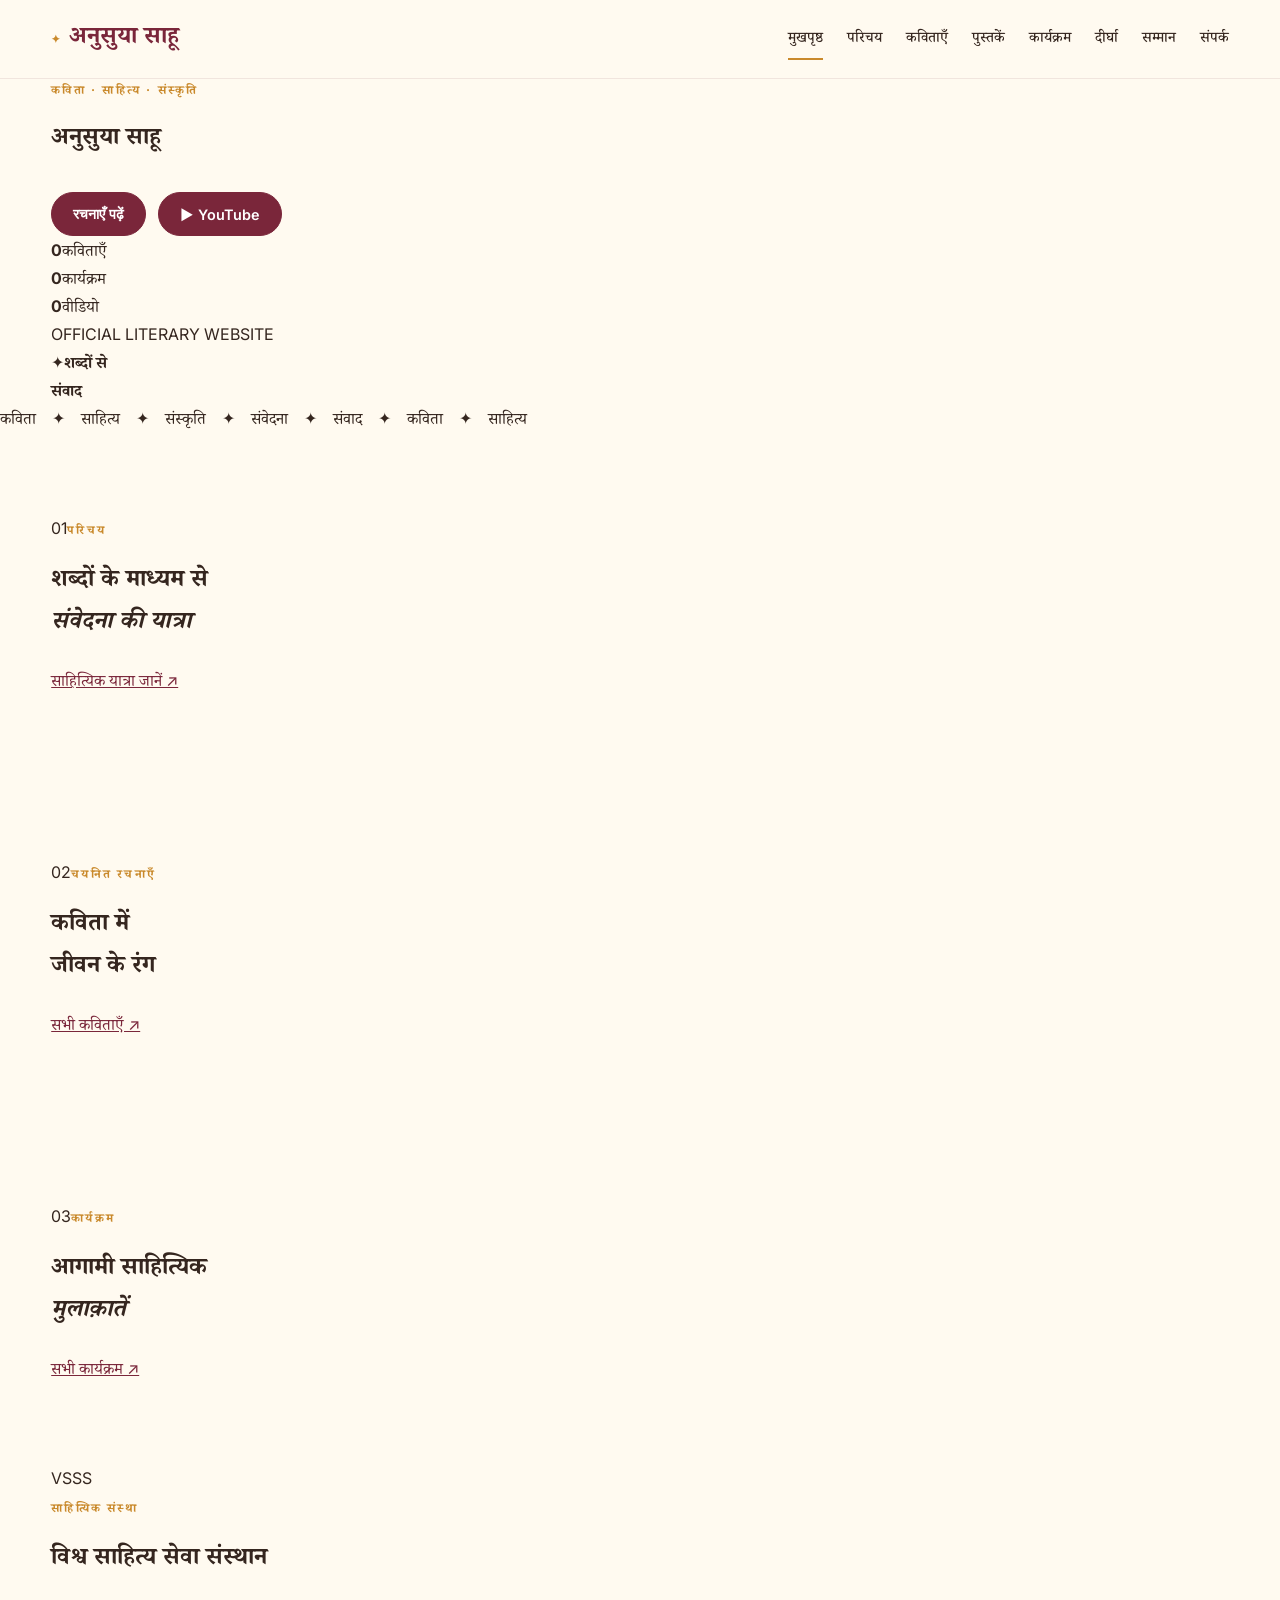
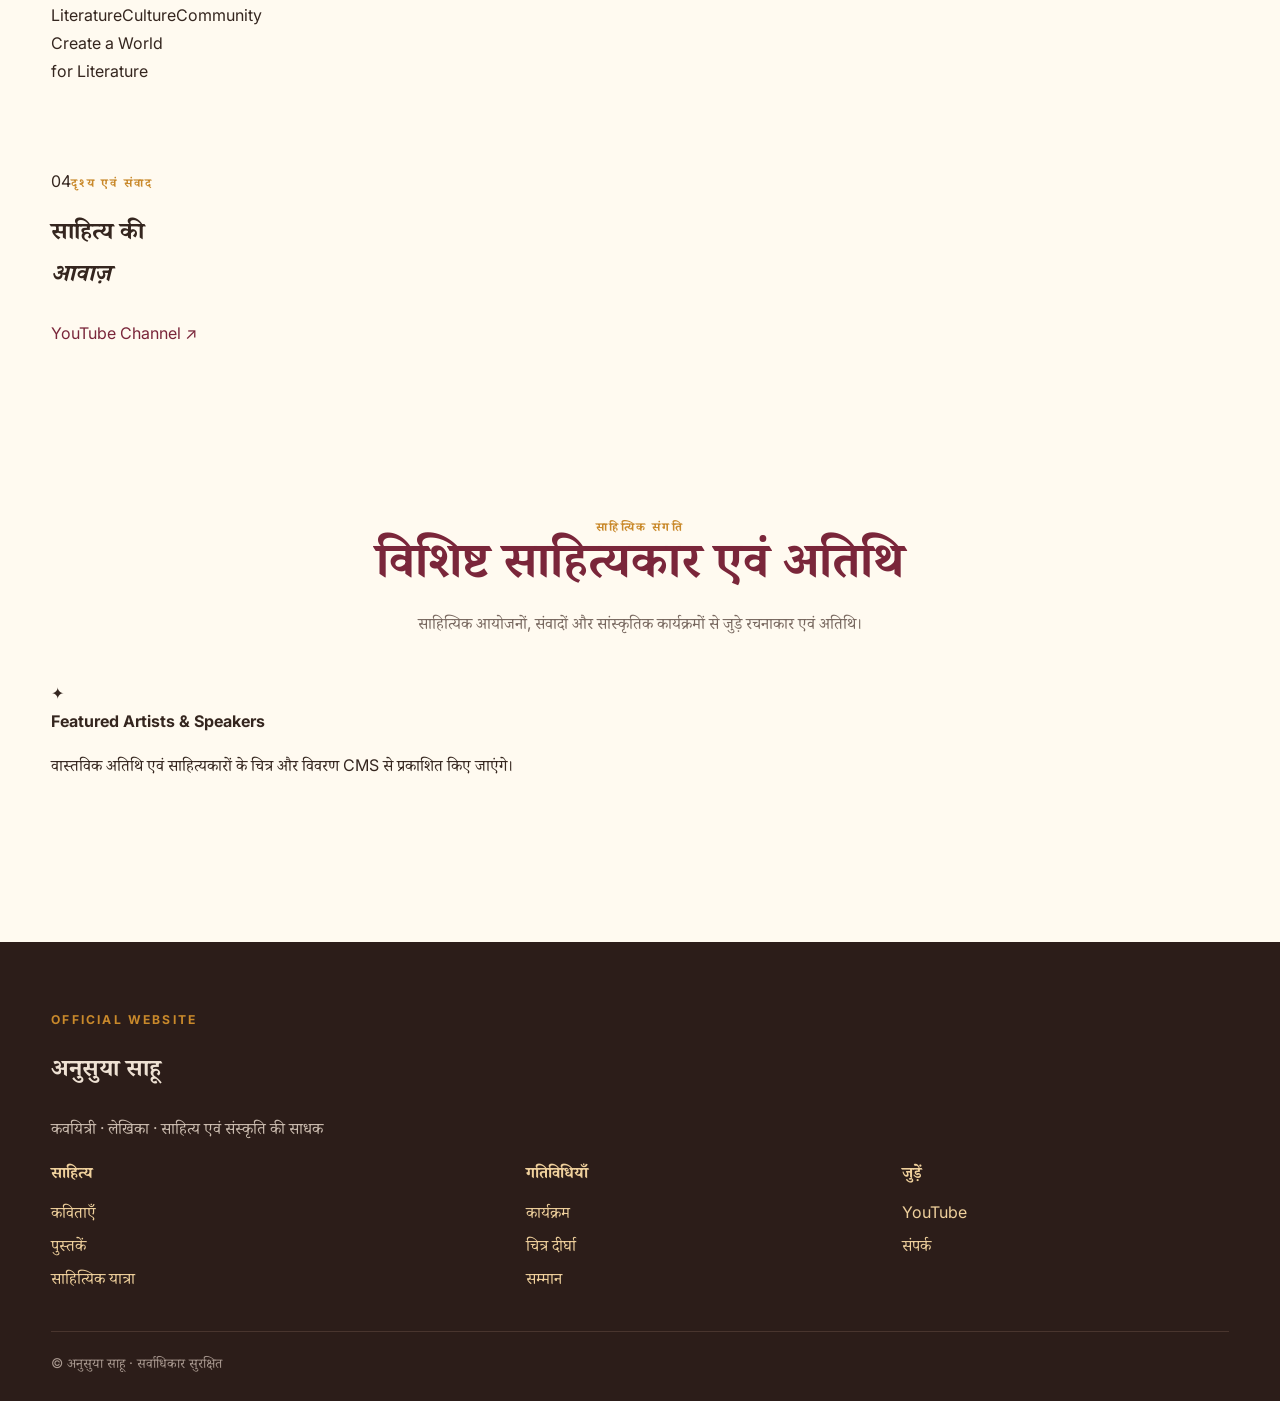
==== commit 923563d0: "Modernize literary homepage" ====
--- a/index.html
+++ b/index.html
@@ -1 +1 @@
-<!doctype html><html lang="hi"><head><meta charset="utf-8"><meta name="viewport" content="width=device-width,initial-scale=1"><meta name="description" content="अनुसुया साहू — कवयित्री, लेखिका, साहित्य एवं संस्कृति की साधक। कविताएँ, कार्यक्रम, वीडियो और साहित्यिक यात्रा।"><title>अनुसुया साहू | आधिकारिक वेबसाइट</title><link rel="stylesheet" href="css/style.css"></head><body><header><div class="container nav"><a class="brand" href="index.html" data-site-name>अनुसुया साहू</a><button class="menu btn alt" aria-label="Menu">☰</button><nav><a href="index.html">मुखपृष्ठ</a><a href="about.html">परिचय</a><a href="poems.html">कविताएँ</a><a href="books.html">पुस्तकें</a><a href="events.html">कार्यक्रम</a><a href="gallery.html">दीर्घा</a><a href="achievements.html">सम्मान</a><a href="contact.html">संपर्क</a></nav></div></header><main><section class="container hero"><div class="hero-copy"><div class="eyebrow">Official Literary Website</div><h1 id="heroName">अनुसुया साहू</h1><h2 id="tagline"></h2><p class="quote" id="heroText"></p><div class="actions"><a id="yt" class="btn" target="_blank" rel="noopener">YouTube देखें</a><a href="poems.html" class="btn alt">कविताएँ पढ़ें</a></div></div><div class="hero-image" id="heroImage"></div></section><section class="section alt-bg"><div class="container home-intro"><div class="seal" aria-hidden="true"></div><div><span class="kicker">साहित्यिक परिचय</span><h2 style="font-size:2.6rem;color:var(--primary);margin:.25em 0">शब्द, संवेदना और संस्कृति</h2><p id="aboutText" style="font-family:'Noto Serif Devanagari';font-size:1.08rem"></p><a class="read-more" href="about.html">पूरा परिचय पढ़ें →</a><div class="stats"><div class="stat"><b id="poemCount">—</b><span>प्रकाशित कविताएँ</span></div><div class="stat"><b id="eventCount">—</b><span>कार्यक्रम</span></div><div class="stat"><b id="videoCount">—</b><span>वीडियो</span></div></div></div></div></section><section class="section"><div class="container"><div class="section-title"><span class="ornament">✦ ✦ ✦</span><h2>चयनित कविताएँ</h2><p>शब्दों में संजोई संवेदना और जीवन के विविध रंग</p></div><div class="grid" id="poemGrid"></div><div style="text-align:center;margin-top:28px"><a class="btn alt" href="poems.html">सभी कविताएँ</a></div></div></section><section class="section alt-bg"><div class="container"><div class="section-title"><span class="ornament">✦ ✦ ✦</span><h2>आगामी कार्यक्रम</h2><p>साहित्यिक, सांस्कृतिक और सामाजिक गतिविधियाँ</p></div><div class="grid" id="eventGrid"></div><div style="text-align:center;margin-top:28px"><a class="btn alt" href="events.html">सभी कार्यक्रम</a></div></div></section><section class="section"><div class="container"><div class="section-title"><span class="ornament">▶</span><h2>YouTube से नवीनतम</h2><p>कविता पाठ, साहित्यिक संवाद और सांस्कृतिक प्रस्तुतियाँ</p></div><div class="grid" id="videoGrid"></div><div style="text-align:center;margin-top:28px"><a id="channelBtn" class="btn" target="_blank" rel="noopener">YouTube Channel</a></div></div></section></main><footer><div class="container"><div class="footer-grid"><div><h3 data-site-name>अनुसुया साहू</h3><p>कविता · साहित्य · संस्कृति</p><p>शब्दों के माध्यम से संवेदना, संस्कृति और समाज से संवाद।</p></div><div><h4>त्वरित लिंक</h4><a href="about.html">परिचय</a><a href="poems.html">कविताएँ</a><a href="events.html">कार्यक्रम</a><a href="gallery.html">चित्र दीर्घा</a></div><div><h4>जुड़ें</h4><a id="footerYoutube" target="_blank">YouTube</a><a href="contact.html">संपर्क</a></div></div><div class="footer-bottom">© <span id="year"></span> अनुसुया साहू · सर्वाधिकार सुरक्षित</div></div></footer><script src="js/app.js"></script><script>document.getElementById('year').textContent=new Date().getFullYear();(async()=>{let [s,p,e,v]=await Promise.all([data('settings'),data('poems'),data('events'),data('videos')]);heroName.textContent=s.siteName;tagline.textContent=s.tagline;heroText.textContent=s.heroText;aboutText.textContent=s.about;yt.href=channelBtn.href=footerYoutube.href=s.youtube;if(s.heroImage)heroImage.innerHTML=img(s.heroImage,s.siteName);let poems=p.filter(x=>x.published),events=e.filter(x=>x.published),videos=v.filter(x=>x.published);poemCount.textContent=poems.length;eventCount.textContent=events.length;videoCount.textContent=videos.length;poemGrid.innerHTML=poems.slice(0,3).map(x=>`<article class="card poem-card"><div class="meta">कविता</div><h3>${esc(x.title||'अनाम कविता')}</h3><div class="poem-excerpt">${esc(x.text)}</div><a class="read-more" href="poems.html">पूरी कविता पढ़ें →</a></article>`).join('')||'<div class="empty">नई कविताएँ शीघ्र प्रकाशित होंगी।</div>';let today=new Date();today.setHours(0,0,0,0);const isCompleted=x=>x.status==='completed'||(!x.status&&x.date&&new Date(x.date+'T00:00:00')<today);let upcoming=events.filter(x=>!isCompleted(x)).sort((a,b)=>(a.date||'9999').localeCompare(b.date||'9999')).slice(0,4);eventGrid.innerHTML=upcoming.map(x=>`<article class="card event-card">${img(x.image,x.title)}<span class="event-status live">● आगामी</span><span class="event-date">${fmtDate(x.date)}</span><h3>${esc(x.title)}</h3><p>${esc(x.venue||'')}</p><p>${esc(x.description||'')}</p></article>`).join('')||'<div class="empty">आगामी कार्यक्रम की जानकारी शीघ्र उपलब्ध होगी।</div>';videoGrid.innerHTML=videos.slice(0,3).map(x=>{let id=youtubeId(x.youtubeUrl);return id?`<article class="card video-card"><iframe src="https://www.youtube-nocookie.com/embed/${id}" title="${esc(x.title||'YouTube video')}" loading="lazy" allowfullscreen></iframe><h3>${esc(x.title||'वीडियो')}</h3></article>`:''}).join('')||`<div class="empty">वीडियो Admin Dashboard से YouTube URL पेस्ट करके जोड़ें।<br><a href="${esc(s.youtube)}" target="_blank" rel="noopener">YouTube चैनल देखें →</a></div>`})()</script></body></html>+<!doctype html><html lang="hi"><head><meta charset="utf-8"><meta name="viewport" content="width=device-width,initial-scale=1"><meta name="description" content="अनुसुया साहू — कवयित्री, लेखिका, साहित्य एवं संस्कृति की साधक।"><title>अनुसुया साहू | आधिकारिक वेबसाइट</title><link rel="stylesheet" href="css/style.css"></head><body><header><div class="container nav"><a class="brand" href="index.html" data-site-name>अनुसुया साहू</a><button class="menu btn alt" aria-label="Menu">☰</button><nav><a href="index.html">मुखपृष्ठ</a><a href="about.html">परिचय</a><a href="poems.html">कविताएँ</a><a href="books.html">पुस्तकें</a><a href="events.html">कार्यक्रम</a><a href="gallery.html">दीर्घा</a><a href="achievements.html">सम्मान</a><a href="contact.html">संपर्क</a></nav></div></header><main><section class="hero-v2"><div class="container hero-v2-grid"><div class="hero-v2-copy"><div class="eyebrow">कविता · साहित्य · संस्कृति</div><h1 id="heroName">अनुसुया साहू</h1><h2 id="tagline"></h2><p class="hero-quote" id="heroText"></p><div class="actions"><a href="poems.html" class="btn">रचनाएँ पढ़ें</a><a id="yt" class="btn light" target="_blank" rel="noopener">▶ YouTube</a></div><div class="hero-mini-stats"><div><b id="poemCount">0</b><span>कविताएँ</span></div><div><b id="eventCount">0</b><span>कार्यक्रम</span></div><div><b id="videoCount">0</b><span>वीडियो</span></div></div></div><div class="hero-v2-visual"><div class="portrait-frame" id="heroImage"></div><div class="vertical-type">OFFICIAL LITERARY WEBSITE</div><div class="hero-badge"><span>✦</span><b>शब्दों से<br>संवाद</b></div></div></div></section><section class="marquee"><div>कविता　✦　साहित्य　✦　संस्कृति　✦　संवेदना　✦　संवाद　✦　कविता　✦　साहित्य</div></section><section class="section intro-v2"><div class="container editorial-grid"><div class="editorial-title"><span class="section-no">01</span><span class="kicker">परिचय</span><h2>शब्दों के माध्यम से<br><em>संवेदना की यात्रा</em></h2></div><div class="editorial-copy"><p id="aboutText"></p><blockquote id="mainQuote"></blockquote><a class="text-link" href="about.html">साहित्यिक यात्रा जानें ↗</a></div></div></section><section class="section dark-section"><div class="container"><div class="split-heading"><div><span class="section-no">02</span><span class="kicker gold">चयनित रचनाएँ</span><h2>कविता में<br>जीवन के रंग</h2></div><a class="text-link light-link" href="poems.html">सभी कविताएँ ↗</a></div><div class="poem-editorial" id="poemGrid"></div></div></section><section class="section events-home"><div class="container"><div class="split-heading"><div><span class="section-no">03</span><span class="kicker">कार्यक्रम</span><h2>आगामी साहित्यिक<br><em>मुलाक़ातें</em></h2></div><a class="text-link" href="events.html">सभी कार्यक्रम ↗</a></div><div class="event-feature-grid" id="eventGrid"></div></div></section><section class="institution-band"><div class="container institution-grid"><div class="institution-mark">VSSS</div><div><span class="kicker gold">साहित्यिक संस्था</span><h2 id="institutionName">विश्व साहित्य सेवा संस्थान</h2><p id="institutionText"></p><div class="institution-tags"><span>Literature</span><span>Culture</span><span>Community</span></div></div><div class="institution-quote">Create a World<br>for Literature</div></div></section><section class="section media-section"><div class="container"><div class="split-heading"><div><span class="section-no">04</span><span class="kicker">दृश्य एवं संवाद</span><h2>साहित्य की<br><em>आवाज़</em></h2></div><a id="channelBtn" class="text-link" target="_blank" rel="noopener">YouTube Channel ↗</a></div><div class="media-feature" id="videoGrid"></div></div></section><section class="section guest-preview"><div class="container"><div class="section-title"><span class="kicker">साहित्यिक संगति</span><h2>विशिष्ट साहित्यकार एवं अतिथि</h2><p>साहित्यिक आयोजनों, संवादों और सांस्कृतिक कार्यक्रमों से जुड़े रचनाकार एवं अतिथि।</p></div><div class="guest-placeholder"><span>✦</span><div><b>Featured Artists & Speakers</b><p>वास्तविक अतिथि एवं साहित्यकारों के चित्र और विवरण CMS से प्रकाशित किए जाएंगे।</p></div></div></div></section></main><footer><div class="container"><div class="footer-brand"><span class="kicker gold">Official Website</span><h2 data-site-name>अनुसुया साहू</h2><p>कवयित्री · लेखिका · साहित्य एवं संस्कृति की साधक</p></div><div class="footer-grid"><div><h4>साहित्य</h4><a href="poems.html">कविताएँ</a><a href="books.html">पुस्तकें</a><a href="about.html">साहित्यिक यात्रा</a></div><div><h4>गतिविधियाँ</h4><a href="events.html">कार्यक्रम</a><a href="gallery.html">चित्र दीर्घा</a><a href="achievements.html">सम्मान</a></div><div><h4>जुड़ें</h4><a id="footerYoutube" target="_blank">YouTube</a><a href="contact.html">संपर्क</a></div></div><div class="footer-bottom">© <span id="year"></span> अनुसुया साहू · सर्वाधिकार सुरक्षित</div></div></footer><script src="js/app.js"></script><script src="js/home.js"></script></body></html>
--- a/css/style.css
+++ b/css/style.css
@@ -3,9 +3,10 @@
 *{box-sizing:border-box}html{scroll-behavior:smooth;scroll-padding-top:92px}body{margin:0;background:var(--bg);color:var(--text);font-family:Inter,'Noto Serif Devanagari',sans-serif;line-height:1.75;-webkit-font-smoothing:antialiased}body:before{content:'';position:fixed;inset:0;pointer-events:none;z-index:-1;opacity:.18;background-image:radial-gradient(#b78955 .55px,transparent .55px);background-size:18px 18px}h1,h2,h3,.devanagari{font-family:'Noto Serif Devanagari',serif}.container{width:min(1180px,92%);margin:auto}a{color:var(--primary)}
 header{position:sticky;top:0;z-index:50;background:rgba(255,250,240,.91);backdrop-filter:blur(18px);border-bottom:1px solid rgba(122,38,58,.1);transition:.25s}.scrolled{box-shadow:0 8px 30px rgba(68,38,22,.08)}.nav{height:78px;display:flex;align-items:center;justify-content:space-between;gap:25px}.brand{font:700 1.5rem 'Noto Serif Devanagari';color:var(--primary);text-decoration:none;white-space:nowrap}.brand:before{content:'✦';color:var(--accent);font-size:.7rem;margin-right:9px}nav{display:flex;align-items:center;gap:24px}nav a{position:relative;color:var(--text);text-decoration:none;font:500 .92rem 'Noto Serif Devanagari'}nav a:after{content:'';position:absolute;height:2px;left:50%;right:50%;bottom:-9px;background:var(--accent);transition:.2s}nav a:hover:after,nav a.active:after{left:0;right:0}.menu{display:none!important}
 .hero{min-height:calc(100vh - 78px);display:grid;grid-template-columns:1.08fr .92fr;align-items:center;gap:72px;padding:65px 0 85px}.hero-copy{position:relative}.hero-copy:before{content:'“';position:absolute;left:-32px;top:-72px;font:700 9rem Georgia;color:rgba(201,137,43,.1);z-index:-1}.eyebrow,.kicker{letter-spacing:.18em;color:var(--accent);font-weight:700;text-transform:uppercase;font-size:.76rem}.hero h1{font-size:clamp(3.7rem,7vw,6.8rem);line-height:1.02;margin:.13em 0;color:var(--primary);letter-spacing:-.04em}.hero h2{font-size:1.2rem;font-weight:500;margin:0 0 22px;color:#5e4c43}.quote{font:400 1.35rem/1.8 'Noto Serif Devanagari';max-width:660px;border-left:3px solid var(--accent);padding:4px 0 4px 20px;color:#4d3a32}.hero-image{position:relative;aspect-ratio:4/5;max-height:640px;border-radius:48% 48% 22px 22px;background:linear-gradient(145deg,#e7d1aa,#9b4b3d);overflow:hidden;box-shadow:0 30px 80px rgba(84,45,28,.2)}.hero-image:after{content:'';position:absolute;inset:14px;border:1px solid rgba(255,255,255,.55);border-radius:inherit}.hero-image img{width:100%;height:100%;object-fit:cover}.actions{display:flex;gap:12px;flex-wrap:wrap;margin-top:30px}.btn{display:inline-flex;align-items:center;justify-content:center;gap:8px;padding:12px 21px;border-radius:999px;background:var(--primary);color:white;text-decoration:none;border:1px solid var(--primary);cursor:pointer;font:600 .9rem Inter;transition:.2s}.btn:hover{transform:translateY(-2px);background:var(--primary2);box-shadow:0 8px 22px rgba(122,38,58,.18)}.btn.alt{background:transparent;color:var(--primary)}
-.page-hero{padding:72px 0 38px;text-align:center}.page-hero .ornament,.section-title .ornament{display:block;color:var(--accent);letter-spacing:.35em;margin-bottom:7px}.page-hero h1{font-size:clamp(2.6rem,5vw,4rem);color:var(--primary);margin:0}.page-hero p{max-width:650px;margin:8px auto 0;color:var(--muted)}.section{padding:82px 0}.section.alt-bg{background:rgba(255,253,248,.68);border-block:1px solid var(--line)}.section-title{text-align:center;max-width:720px;margin:0 auto 42px}.section-title h2{font-size:clamp(2.15rem,4vw,3.1rem);line-height:1.25;color:var(--primary);margin:0 0 8px}.section-title p{color:var(--muted);margin:0}.grid{display:grid;grid-template-columns:repeat(3,minmax(0,1fr));gap:24px}.grid.two{grid-template-columns:repeat(2,minmax(0,1fr))}.card{position:relative;background:rgba(255,255,255,.82);border:1px solid var(--line);border-radius:22px;padding:25px;box-shadow:0 8px 25px rgba(70,40,22,.035);transition:.25s;overflow:hidden}.card:hover{transform:translateY(-5px);box-shadow:var(--shadow);border-color:#dbc5a8}.card img{width:100%;aspect-ratio:16/10;object-fit:cover;border-radius:15px;margin-bottom:15px}.card h3{font-size:1.35rem;line-height:1.45;margin:8px 0;color:#40271e}.meta{color:var(--accent);font-size:.79rem;font-weight:700;letter-spacing:.04em}.poem-card{padding:31px}.poem-card:before{content:'“';position:absolute;right:22px;top:7px;font:700 5rem Georgia;color:rgba(201,137,43,.12)}.poem-card .poem-excerpt{font:400 1.04rem/2 'Noto Serif Devanagari';white-space:pre-line;color:#4b3931;display:-webkit-box;-webkit-line-clamp:6;-webkit-box-orient:vertical;overflow:hidden}.read-more{display:inline-flex;margin-top:13px;font:600 .9rem 'Noto Serif Devanagari';text-decoration:none}.event-card .event-date{display:inline-block;background:#f7ecda;color:var(--primary);border-radius:999px;padding:5px 10px;font-size:.78rem;font-weight:700}.event-card.closed{opacity:.88}.event-card.closed .event-date{background:#eee9e5;color:#6f645e}.event-group{margin-top:38px}.event-group-head{display:flex;align-items:end;justify-content:space-between;margin-bottom:20px}.event-group-head h2{margin:0;color:var(--primary)}.video-card{padding:12px}.video-card iframe{display:block;width:100%;aspect-ratio:16/9;border:0;border-radius:14px}.video-card h3{padding:0 10px 5px}.prose{max-width:850px;margin:auto}.prose h2{color:var(--primary);margin-top:40px}.prose p{font-family:'Noto Serif Devanagari';font-size:1.05rem}.empty{grid-column:1/-1;text-align:center;color:var(--muted);padding:48px;background:rgba(255,255,255,.48);border:1px dashed #dbcdb9;border-radius:18px}
+.page-hero{padding:72px 0 38px;text-align:center}.page-hero .ornament,.section-title .ornament{display:block;color:var(--accent);letter-spacing:.35em;margin-bottom:7px}.page-hero h1{font-size:clamp(2.6rem,5vw,4rem);color:var(--primary);margin:0}.page-hero p{max-width:650px;margin:8px auto 0;color:var(--muted)}.section{padding:82px 0}.section.alt-bg{background:rgba(255,253,248,.68);border-block:1px solid var(--line)}.section-title{text-align:center;max-width:720px;margin:0 auto 42px}.section-title h2{font-size:clamp(2.15rem,4vw,3.1rem);line-height:1.25;color:var(--primary);margin:0 0 8px}.section-title p{color:var(--muted);margin:0}.grid{display:grid;grid-template-columns:repeat(3,minmax(0,1fr));gap:24px}.grid.two{grid-template-columns:repeat(2,minmax(0,1fr))}.card{position:relative;background:rgba(255,255,255,.86);border:1px solid var(--line);border-radius:22px;padding:25px;box-shadow:0 8px 25px rgba(70,40,22,.035);transition:.25s;overflow:hidden}.card:hover{transform:translateY(-5px);box-shadow:var(--shadow);border-color:#dbc5a8}.card img{width:100%;aspect-ratio:16/10;object-fit:cover;border-radius:15px;margin-bottom:15px}.card h3{font-size:1.35rem;line-height:1.45;margin:8px 0;color:#40271e}.meta{color:var(--accent);font-size:.79rem;font-weight:700;letter-spacing:.04em}.poem-card{padding:31px}.poem-card:before{content:'“';position:absolute;right:22px;top:7px;font:700 5rem Georgia;color:rgba(201,137,43,.12)}.poem-card .poem-excerpt{font:400 1.04rem/2 'Noto Serif Devanagari';white-space:pre-line;color:#4b3931;display:-webkit-box;-webkit-line-clamp:6;-webkit-box-orient:vertical;overflow:hidden}.read-more{display:inline-flex;margin-top:13px;font:600 .9rem 'Noto Serif Devanagari';text-decoration:none}.event-card .event-date{display:inline-block;background:#f7ecda;color:var(--primary);border-radius:999px;padding:5px 10px;font-size:.78rem;font-weight:700}.event-card.closed{opacity:.9}.event-card.closed .event-date{background:#eee9e5;color:#6f645e}.event-group{margin-top:38px}.event-group-head{display:flex;align-items:end;justify-content:space-between;margin-bottom:20px}.event-group-head h2{margin:0;color:var(--primary)}.video-card{padding:12px}.video-card iframe{display:block;width:100%;aspect-ratio:16/9;border:0;border-radius:14px}.video-card h3{padding:0 10px 5px}.prose{max-width:850px;margin:auto}.prose h2{color:var(--primary);margin-top:40px}.prose p{font-family:'Noto Serif Devanagari';font-size:1.05rem}.empty{grid-column:1/-1;text-align:center;color:var(--muted);padding:48px;background:rgba(255,255,255,.48);border:1px dashed #dbcdb9;border-radius:18px}
 .home-intro{display:grid;grid-template-columns:.72fr 1.28fr;gap:60px;align-items:center}.home-intro .seal{width:240px;height:240px;border:1px solid #d7b77e;border-radius:50%;display:grid;place-items:center;margin:auto;position:relative}.home-intro .seal:before{content:'साहित्य';font:700 3rem 'Noto Serif Devanagari';color:var(--primary)}.home-intro .seal:after{content:'कविता • संस्कृति • संवेदना';position:absolute;bottom:45px;font:500 .72rem 'Noto Serif Devanagari';color:var(--accent)}.stats{display:grid;grid-template-columns:repeat(3,1fr);gap:12px;margin-top:28px}.stat{padding:18px 10px;border-top:2px solid var(--accent)}.stat b{display:block;font:700 1.35rem 'Noto Serif Devanagari';color:var(--primary)}.stat span{font-size:.82rem;color:var(--muted)}
+.event-hero{padding-bottom:52px;background:linear-gradient(180deg,rgba(201,137,43,.06),transparent)}.events-section{padding-top:18px}.event-tabs{display:flex;justify-content:center;gap:8px;margin:-35px auto 48px;position:relative;z-index:2}.event-tab{border:1px solid var(--line);background:#fffdf8;color:var(--muted);border-radius:999px;padding:11px 18px;font:600 .9rem 'Noto Serif Devanagari';cursor:pointer;box-shadow:0 6px 20px rgba(60,35,20,.05);transition:.2s}.event-tab b{display:inline-grid;place-items:center;min-width:23px;height:23px;padding:0 6px;margin-left:6px;border-radius:999px;background:#f2e9dd;color:var(--primary);font:700 .72rem Inter}.event-tab.active{background:var(--primary);border-color:var(--primary);color:#fff}.event-tab.active b{background:rgba(255,255,255,.18);color:#fff}.event-tab-panel{display:none;animation:fadeUp .35s ease}.event-tab-panel.active{display:block}@keyframes fadeUp{from{opacity:0;transform:translateY(8px)}to{opacity:1;transform:none}}.event-group-head p{margin:4px 0 0;color:var(--muted)}.event-card{padding:0;display:flex;flex-direction:column}.event-card:hover{transform:translateY(-7px)}.event-image{position:relative;height:210px;overflow:hidden;background:#efe3d2}.event-image img{width:100%;height:100%;aspect-ratio:auto;object-fit:cover;border-radius:0;margin:0}.event-placeholder{height:180px;position:relative;display:flex;flex-direction:column;align-items:center;justify-content:center;background:linear-gradient(135deg,#f6ead6,#fffaf0);color:var(--accent);font-size:2rem}.event-placeholder:before,.event-placeholder:after{content:'';position:absolute;width:70px;height:1px;background:#d9bd8a;top:50%}.event-placeholder:before{left:24px}.event-placeholder:after{right:24px}.event-placeholder small{font:600 .75rem 'Noto Serif Devanagari';color:var(--muted);letter-spacing:.06em}.event-status{display:inline-flex;align-items:center;width:max-content;border-radius:999px;padding:5px 10px;font:700 .7rem 'Noto Serif Devanagari';letter-spacing:.02em}.event-image .event-status,.event-placeholder .event-status{position:absolute;top:14px;right:14px;z-index:2}.event-status.live{background:#fff4df;color:#9b5c08;border:1px solid #ebd0a1}.event-status.done{background:#edf4ef;color:#376146;border:1px solid #cddfd2}.event-body{padding:22px 24px 25px;display:flex;flex-direction:column;flex:1}.event-body h3{font-size:1.45rem;margin:10px 0 6px}.event-body p{color:#66564d;margin:12px 0}.event-venue{font:600 .85rem 'Noto Serif Devanagari';color:var(--muted)}.event-actions{margin-top:auto;padding-top:10px}
 footer{background:#2c1d19;color:#eee1d3;padding:62px 0 25px;margin-top:65px}footer .footer-grid{display:grid;grid-template-columns:1.3fr 1fr 1fr;gap:50px}footer h3{font-size:1.6rem;margin:0 0 10px;color:#fff}footer h4{color:#efd09c;margin:0 0 12px}footer p{color:#cbbcaf}footer a{display:block;color:#efd09c;text-decoration:none;margin:5px 0}.footer-bottom{border-top:1px solid #49352e;margin-top:34px;padding-top:20px;color:#a99990;font-size:.84rem}.to-top{position:fixed;right:24px;bottom:24px;width:46px;height:46px;border-radius:50%;border:1px solid #e1cfae;background:rgba(255,253,248,.95);color:var(--primary);font-size:1.2rem;cursor:pointer;box-shadow:0 10px 30px rgba(50,30,20,.12);opacity:0;transform:translateY(15px);pointer-events:none;transition:.25s;z-index:40}.to-top.show{opacity:1;transform:none;pointer-events:auto}
 @media(max-width:940px){nav{gap:15px}.hero{gap:38px}.grid{grid-template-columns:repeat(2,1fr)}}
-@media(max-width:780px){.nav{height:68px}.menu{display:inline-flex!important;padding:8px 13px}.nav nav{display:none;position:absolute;left:4%;right:4%;top:73px;background:#fffaf2;padding:10px;border:1px solid var(--line);border-radius:16px;box-shadow:var(--shadow);flex-direction:column;align-items:stretch;gap:0}.nav nav.open{display:flex}.nav nav a{padding:11px 12px}.nav nav a:after{display:none}.hero{min-height:auto;grid-template-columns:1fr;padding:48px 0;gap:42px}.hero-copy:before{display:none}.hero h1{font-size:3.5rem}.hero-image{max-width:420px;width:100%;margin:auto}.section{padding:62px 0}.grid,.grid.two,.home-intro{grid-template-columns:1fr}.stats{grid-template-columns:1fr 1fr}.footer-grid{grid-template-columns:1fr!important;gap:20px!important}.to-top{right:14px;bottom:14px}.event-group-head{align-items:start;flex-direction:column;gap:5px}}
-@media(max-width:480px){.hero h1{font-size:2.9rem}.page-hero h1,.section-title h2{font-size:2.15rem}.card{padding:20px}.stats{grid-template-columns:1fr}.home-intro .seal{width:200px;height:200px}}
+@media(max-width:780px){.nav{height:68px}.menu{display:inline-flex!important;padding:8px 13px}.nav nav{display:none;position:absolute;left:4%;right:4%;top:73px;background:#fffaf2;padding:10px;border:1px solid var(--line);border-radius:16px;box-shadow:var(--shadow);flex-direction:column;align-items:stretch;gap:0}.nav nav.open{display:flex}.nav nav a{padding:11px 12px}.nav nav a:after{display:none}.hero{min-height:auto;grid-template-columns:1fr;padding:48px 0;gap:42px}.hero-copy:before{display:none}.hero h1{font-size:3.5rem}.hero-image{max-width:420px;width:100%;margin:auto}.section{padding:62px 0}.grid,.grid.two,.home-intro{grid-template-columns:1fr}.stats{grid-template-columns:1fr 1fr}.footer-grid{grid-template-columns:1fr!important;gap:20px!important}.to-top{right:14px;bottom:14px}.event-group-head{align-items:start;flex-direction:column;gap:5px}.event-tabs{margin-top:-25px}.event-tab{flex:1;padding:10px 8px}.event-image{height:220px}}
+@media(max-width:480px){.hero h1{font-size:2.9rem}.page-hero h1,.section-title h2{font-size:2.15rem}.card{padding:20px}.event-card{padding:0}.stats{grid-template-columns:1fr}.home-intro .seal{width:200px;height:200px}.event-tabs{gap:5px}.event-tab{font-size:.78rem}.event-body{padding:19px}}
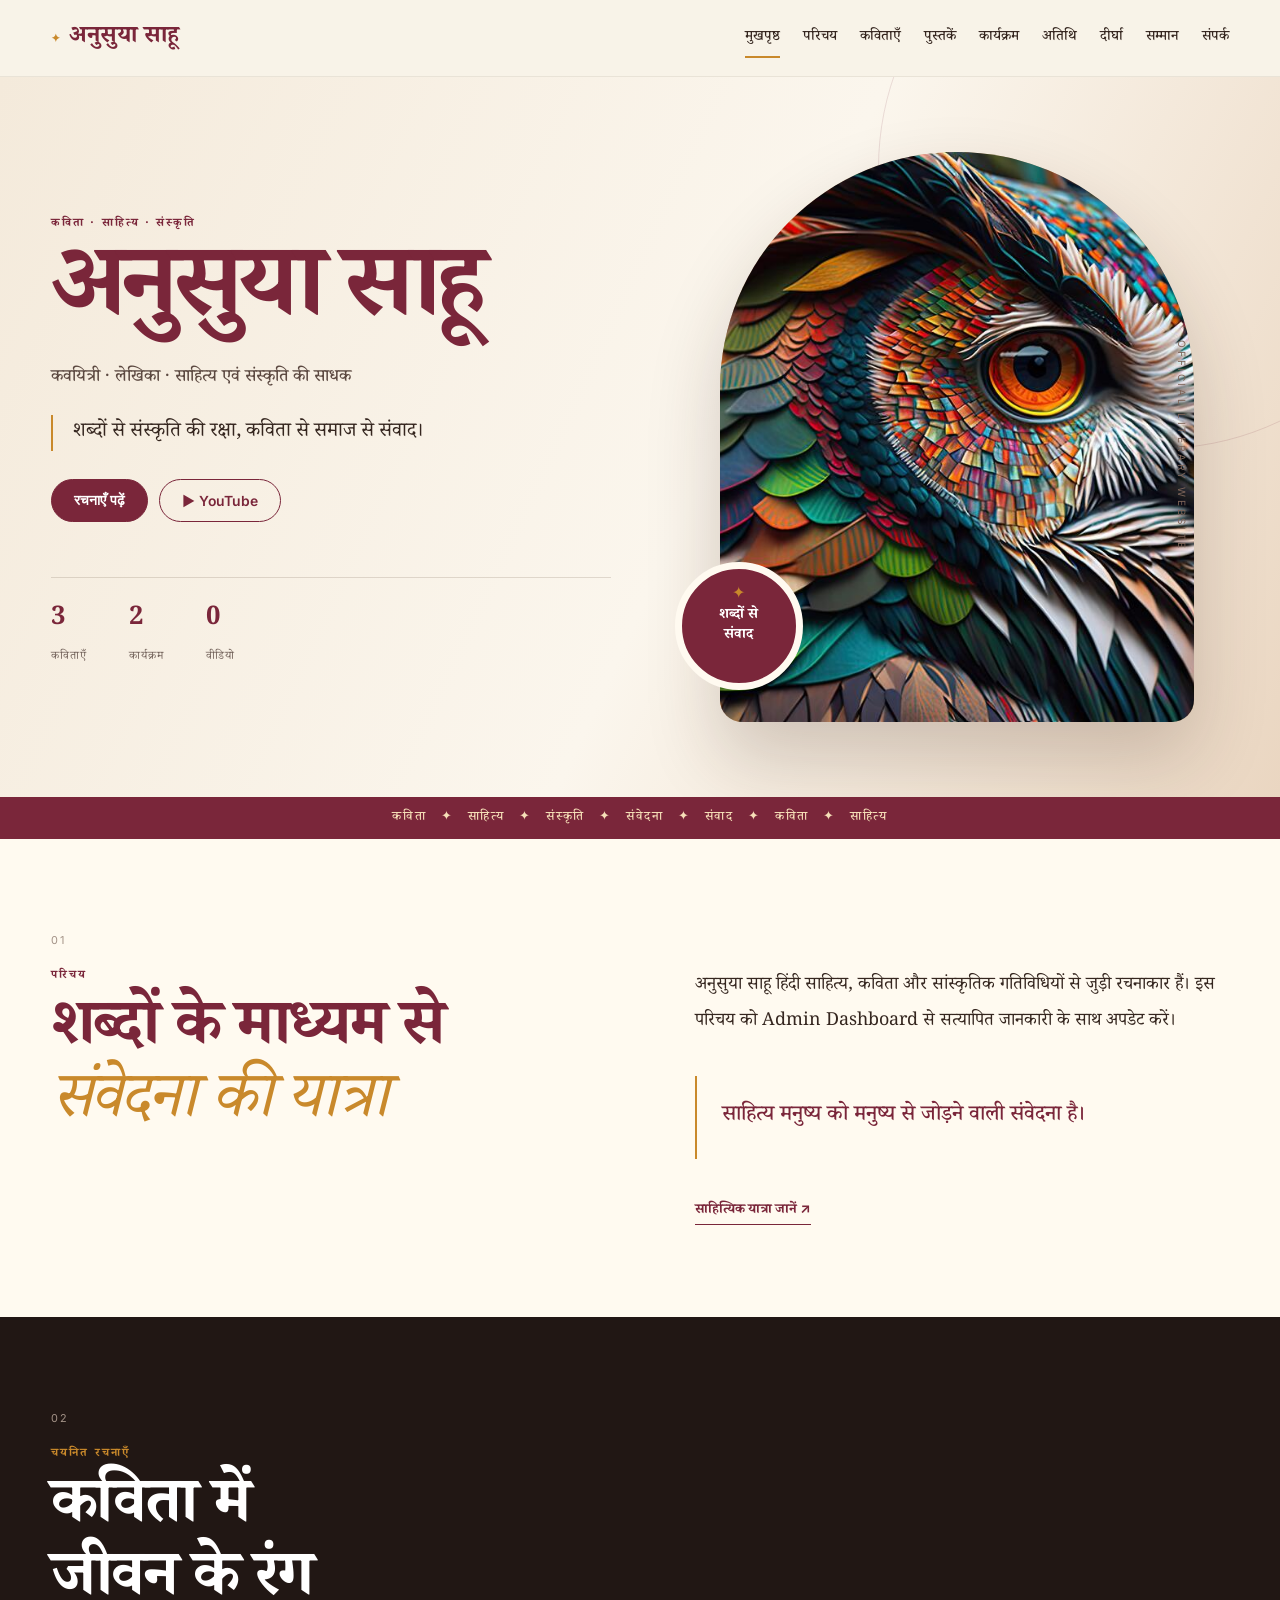
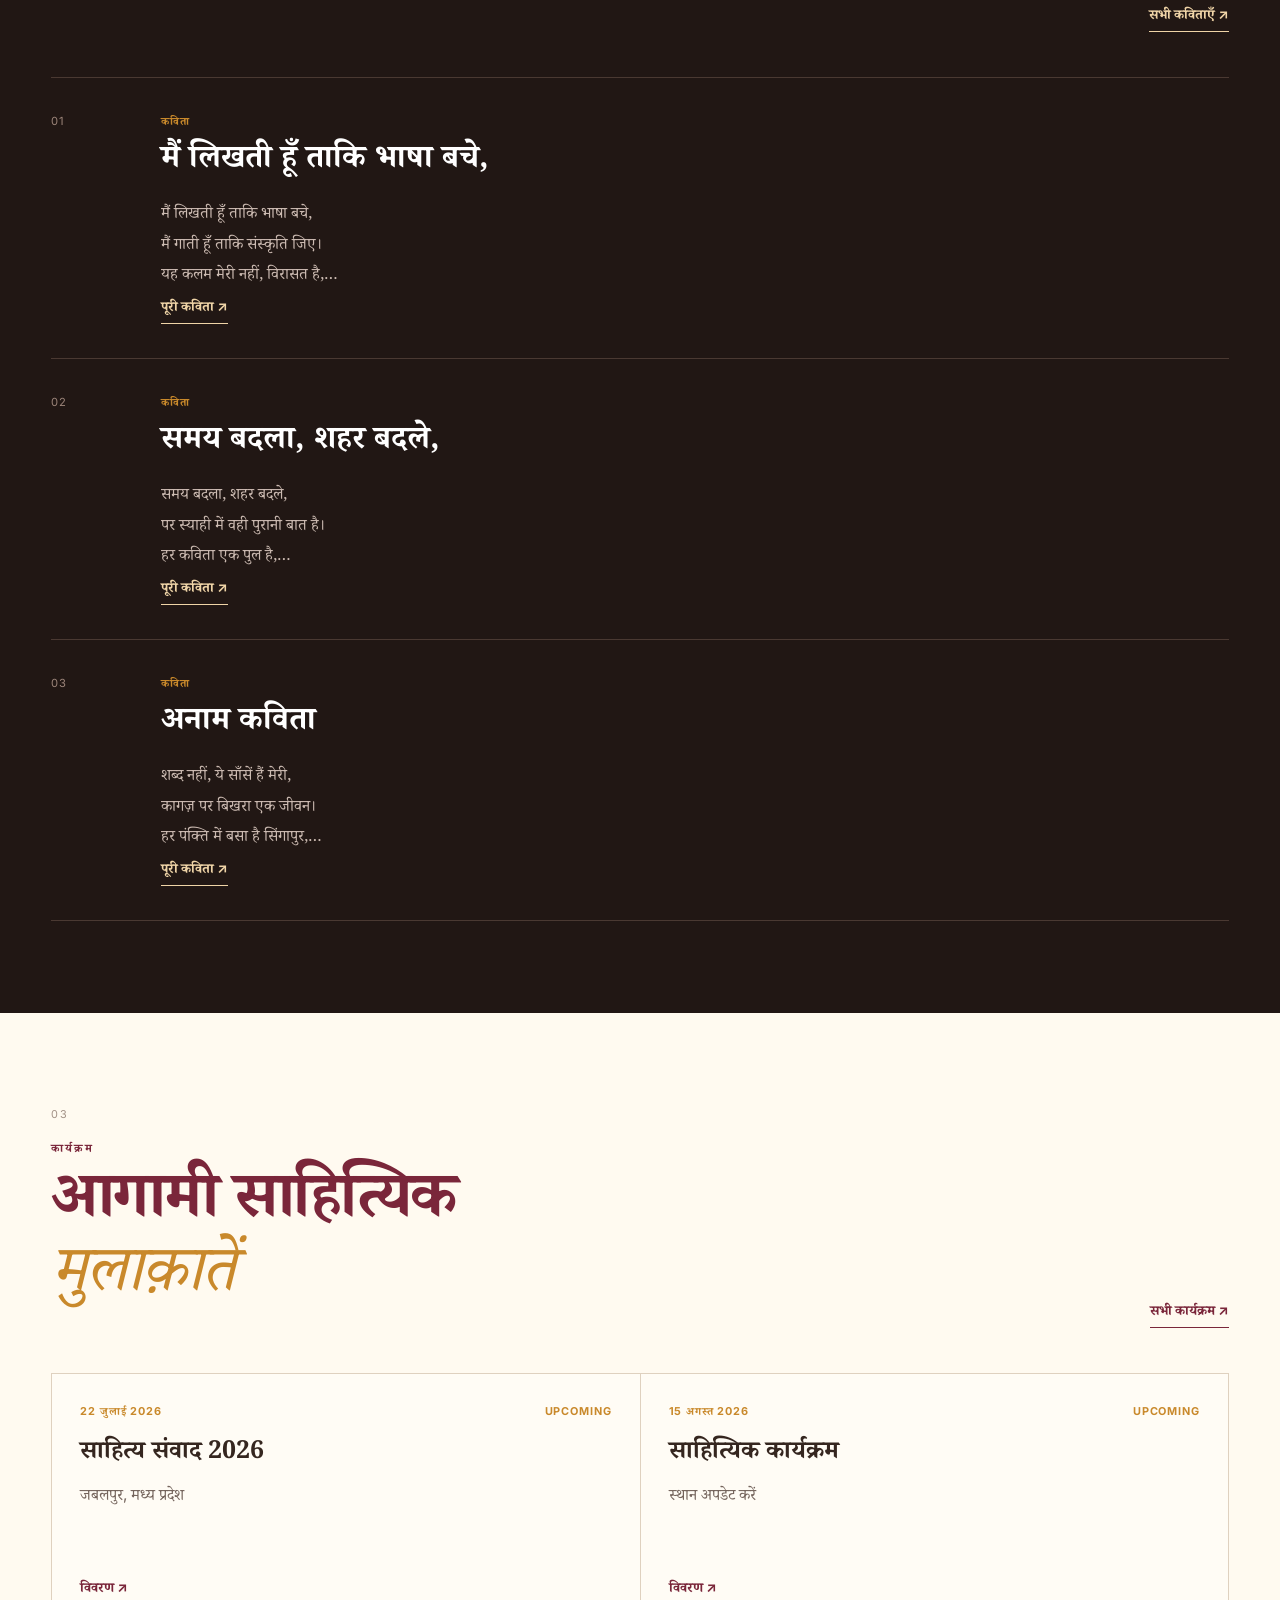
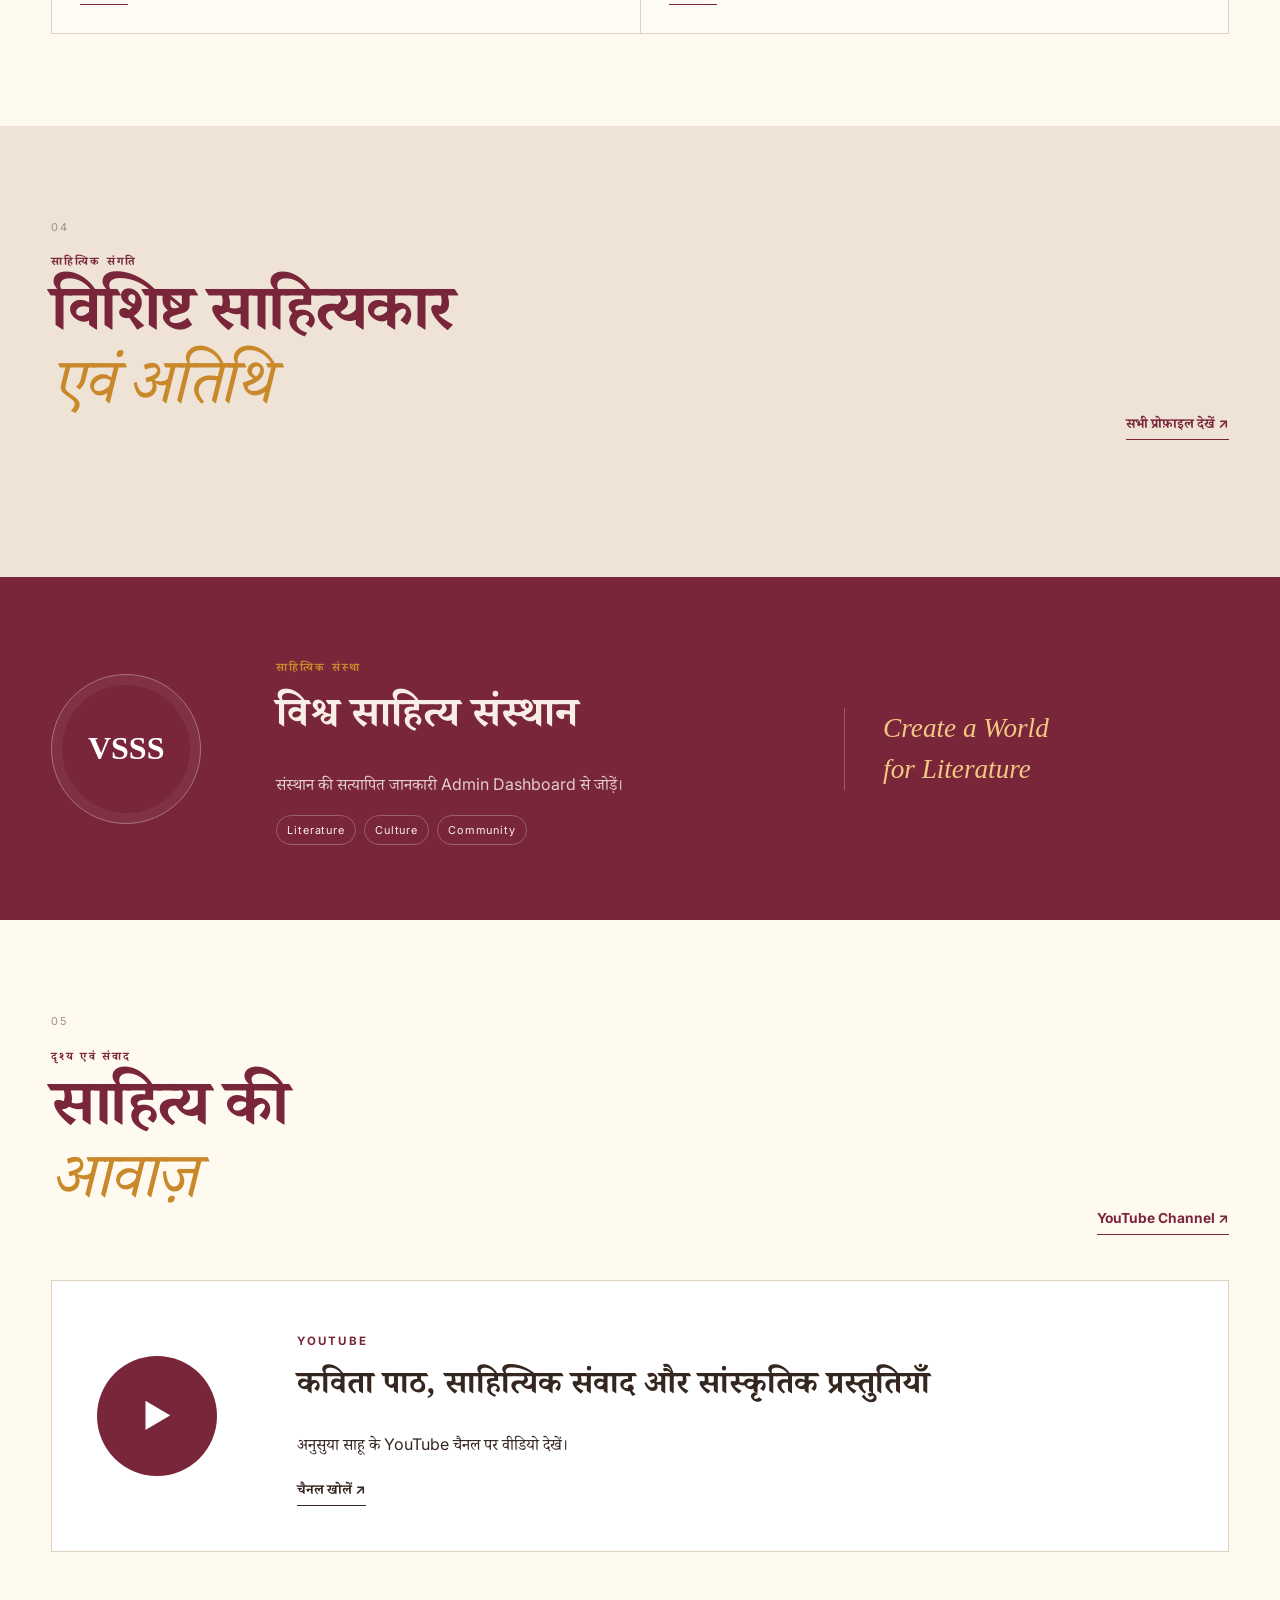
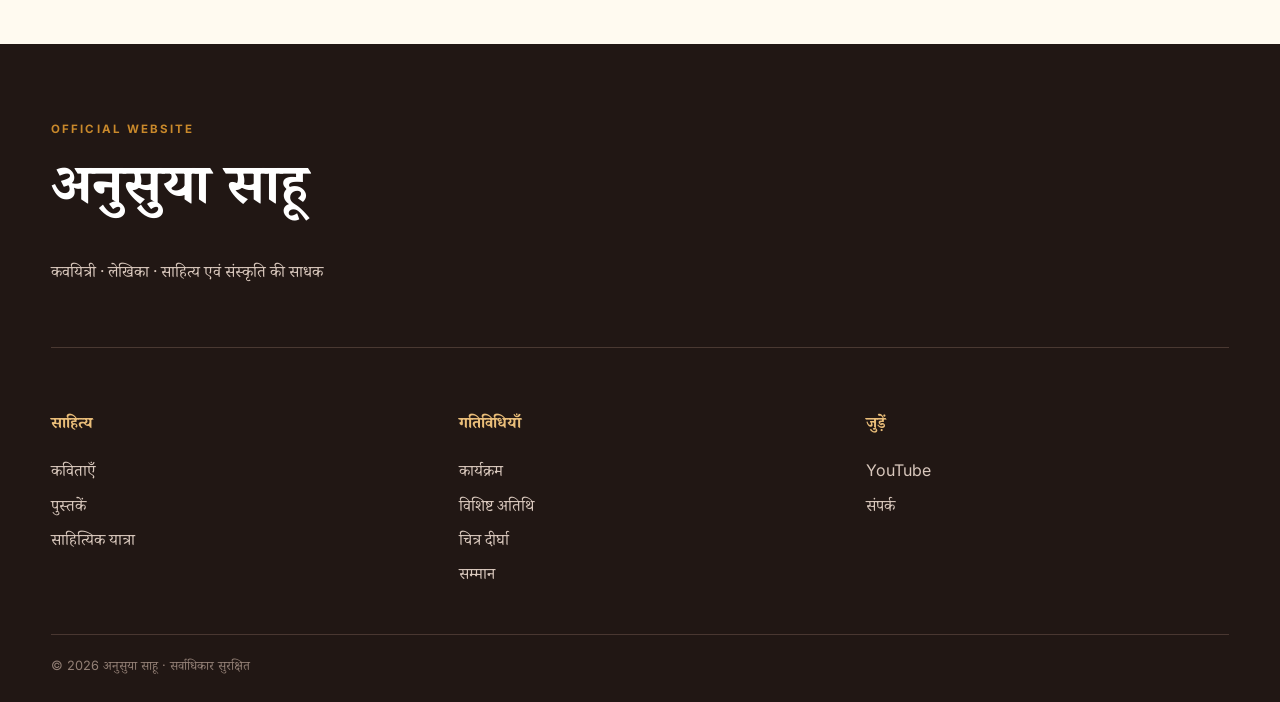
==== commit a8f2a891: "Make Featured Artists and Speakers a live homepage feature" ====
--- a/index.html
+++ b/index.html
@@ -1 +1 @@
-<!doctype html><html lang="hi"><head><meta charset="utf-8"><meta name="viewport" content="width=device-width,initial-scale=1"><meta name="description" content="अनुसुया साहू — कवयित्री, लेखिका, साहित्य एवं संस्कृति की साधक।"><title>अनुसुया साहू | आधिकारिक वेबसाइट</title><link rel="stylesheet" href="css/style.css"></head><body><header><div class="container nav"><a class="brand" href="index.html" data-site-name>अनुसुया साहू</a><button class="menu btn alt" aria-label="Menu">☰</button><nav><a href="index.html">मुखपृष्ठ</a><a href="about.html">परिचय</a><a href="poems.html">कविताएँ</a><a href="books.html">पुस्तकें</a><a href="events.html">कार्यक्रम</a><a href="gallery.html">दीर्घा</a><a href="achievements.html">सम्मान</a><a href="contact.html">संपर्क</a></nav></div></header><main><section class="hero-v2"><div class="container hero-v2-grid"><div class="hero-v2-copy"><div class="eyebrow">कविता · साहित्य · संस्कृति</div><h1 id="heroName">अनुसुया साहू</h1><h2 id="tagline"></h2><p class="hero-quote" id="heroText"></p><div class="actions"><a href="poems.html" class="btn">रचनाएँ पढ़ें</a><a id="yt" class="btn light" target="_blank" rel="noopener">▶ YouTube</a></div><div class="hero-mini-stats"><div><b id="poemCount">0</b><span>कविताएँ</span></div><div><b id="eventCount">0</b><span>कार्यक्रम</span></div><div><b id="videoCount">0</b><span>वीडियो</span></div></div></div><div class="hero-v2-visual"><div class="portrait-frame" id="heroImage"></div><div class="vertical-type">OFFICIAL LITERARY WEBSITE</div><div class="hero-badge"><span>✦</span><b>शब्दों से<br>संवाद</b></div></div></div></section><section class="marquee"><div>कविता　✦　साहित्य　✦　संस्कृति　✦　संवेदना　✦　संवाद　✦　कविता　✦　साहित्य</div></section><section class="section intro-v2"><div class="container editorial-grid"><div class="editorial-title"><span class="section-no">01</span><span class="kicker">परिचय</span><h2>शब्दों के माध्यम से<br><em>संवेदना की यात्रा</em></h2></div><div class="editorial-copy"><p id="aboutText"></p><blockquote id="mainQuote"></blockquote><a class="text-link" href="about.html">साहित्यिक यात्रा जानें ↗</a></div></div></section><section class="section dark-section"><div class="container"><div class="split-heading"><div><span class="section-no">02</span><span class="kicker gold">चयनित रचनाएँ</span><h2>कविता में<br>जीवन के रंग</h2></div><a class="text-link light-link" href="poems.html">सभी कविताएँ ↗</a></div><div class="poem-editorial" id="poemGrid"></div></div></section><section class="section events-home"><div class="container"><div class="split-heading"><div><span class="section-no">03</span><span class="kicker">कार्यक्रम</span><h2>आगामी साहित्यिक<br><em>मुलाक़ातें</em></h2></div><a class="text-link" href="events.html">सभी कार्यक्रम ↗</a></div><div class="event-feature-grid" id="eventGrid"></div></div></section><section class="institution-band"><div class="container institution-grid"><div class="institution-mark">VSSS</div><div><span class="kicker gold">साहित्यिक संस्था</span><h2 id="institutionName">विश्व साहित्य सेवा संस्थान</h2><p id="institutionText"></p><div class="institution-tags"><span>Literature</span><span>Culture</span><span>Community</span></div></div><div class="institution-quote">Create a World<br>for Literature</div></div></section><section class="section media-section"><div class="container"><div class="split-heading"><div><span class="section-no">04</span><span class="kicker">दृश्य एवं संवाद</span><h2>साहित्य की<br><em>आवाज़</em></h2></div><a id="channelBtn" class="text-link" target="_blank" rel="noopener">YouTube Channel ↗</a></div><div class="media-feature" id="videoGrid"></div></div></section><section class="section guest-preview"><div class="container"><div class="section-title"><span class="kicker">साहित्यिक संगति</span><h2>विशिष्ट साहित्यकार एवं अतिथि</h2><p>साहित्यिक आयोजनों, संवादों और सांस्कृतिक कार्यक्रमों से जुड़े रचनाकार एवं अतिथि।</p></div><div class="guest-placeholder"><span>✦</span><div><b>Featured Artists & Speakers</b><p>वास्तविक अतिथि एवं साहित्यकारों के चित्र और विवरण CMS से प्रकाशित किए जाएंगे।</p></div></div></div></section></main><footer><div class="container"><div class="footer-brand"><span class="kicker gold">Official Website</span><h2 data-site-name>अनुसुया साहू</h2><p>कवयित्री · लेखिका · साहित्य एवं संस्कृति की साधक</p></div><div class="footer-grid"><div><h4>साहित्य</h4><a href="poems.html">कविताएँ</a><a href="books.html">पुस्तकें</a><a href="about.html">साहित्यिक यात्रा</a></div><div><h4>गतिविधियाँ</h4><a href="events.html">कार्यक्रम</a><a href="gallery.html">चित्र दीर्घा</a><a href="achievements.html">सम्मान</a></div><div><h4>जुड़ें</h4><a id="footerYoutube" target="_blank">YouTube</a><a href="contact.html">संपर्क</a></div></div><div class="footer-bottom">© <span id="year"></span> अनुसुया साहू · सर्वाधिकार सुरक्षित</div></div></footer><script src="js/app.js"></script><script src="js/home.js"></script></body></html>+<!doctype html><html lang="hi"><head><meta charset="utf-8"><meta name="viewport" content="width=device-width,initial-scale=1"><meta name="description" content="अनुसुया साहू — कवयित्री, लेखिका, साहित्य एवं संस्कृति की साधक।"><title>अनुसुया साहू | आधिकारिक वेबसाइट</title><link rel="stylesheet" href="css/style.css"></head><body><header><div class="container nav"><a class="brand" href="index.html" data-site-name>अनुसुया साहू</a><button class="menu btn alt" aria-label="Menu">☰</button><nav><a href="index.html">मुखपृष्ठ</a><a href="about.html">परिचय</a><a href="poems.html">कविताएँ</a><a href="books.html">पुस्तकें</a><a href="events.html">कार्यक्रम</a><a href="people.html">अतिथि</a><a href="gallery.html">दीर्घा</a><a href="achievements.html">सम्मान</a><a href="contact.html">संपर्क</a></nav></div></header><main><section class="hero-v2"><div class="container hero-v2-grid"><div class="hero-v2-copy"><div class="eyebrow">कविता · साहित्य · संस्कृति</div><h1 id="heroName">अनुसुया साहू</h1><h2 id="tagline"></h2><p class="hero-quote" id="heroText"></p><div class="actions"><a href="poems.html" class="btn">रचनाएँ पढ़ें</a><a id="yt" class="btn light" target="_blank" rel="noopener">▶ YouTube</a></div><div class="hero-mini-stats"><div><b id="poemCount">0</b><span>कविताएँ</span></div><div><b id="eventCount">0</b><span>कार्यक्रम</span></div><div><b id="videoCount">0</b><span>वीडियो</span></div></div></div><div class="hero-v2-visual"><div class="portrait-frame" id="heroImage"></div><div class="vertical-type">OFFICIAL LITERARY WEBSITE</div><div class="hero-badge"><span>✦</span><b>शब्दों से<br>संवाद</b></div></div></div></section><section class="marquee"><div>कविता　✦　साहित्य　✦　संस्कृति　✦　संवेदना　✦　संवाद　✦　कविता　✦　साहित्य</div></section><section class="section intro-v2"><div class="container editorial-grid"><div class="editorial-title"><span class="section-no">01</span><span class="kicker">परिचय</span><h2>शब्दों के माध्यम से<br><em>संवेदना की यात्रा</em></h2></div><div class="editorial-copy"><p id="aboutText"></p><blockquote id="mainQuote"></blockquote><a class="text-link" href="about.html">साहित्यिक यात्रा जानें ↗</a></div></div></section><section class="section dark-section"><div class="container"><div class="split-heading"><div><span class="section-no">02</span><span class="kicker gold">चयनित रचनाएँ</span><h2>कविता में<br>जीवन के रंग</h2></div><a class="text-link light-link" href="poems.html">सभी कविताएँ ↗</a></div><div class="poem-editorial" id="poemGrid"></div></div></section><section class="section events-home"><div class="container"><div class="split-heading"><div><span class="section-no">03</span><span class="kicker">कार्यक्रम</span><h2>आगामी साहित्यिक<br><em>मुलाक़ातें</em></h2></div><a class="text-link" href="events.html">सभी कार्यक्रम ↗</a></div><div class="event-feature-grid" id="eventGrid"></div></div></section><section class="section guest-preview"><div class="container"><div class="split-heading"><div><span class="section-no">04</span><span class="kicker">साहित्यिक संगति</span><h2>विशिष्ट साहित्यकार<br><em>एवं अतिथि</em></h2></div><a class="text-link" href="people.html">सभी प्रोफ़ाइल देखें ↗</a></div><div class="people-home-grid" id="peopleGrid"></div></div></section><section class="institution-band"><div class="container institution-grid"><div class="institution-mark">VSSS</div><div><span class="kicker gold">साहित्यिक संस्था</span><h2 id="institutionName">विश्व साहित्य सेवा संस्थान</h2><p id="institutionText"></p><div class="institution-tags"><span>Literature</span><span>Culture</span><span>Community</span></div></div><div class="institution-quote">Create a World<br>for Literature</div></div></section><section class="section media-section"><div class="container"><div class="split-heading"><div><span class="section-no">05</span><span class="kicker">दृश्य एवं संवाद</span><h2>साहित्य की<br><em>आवाज़</em></h2></div><a id="channelBtn" class="text-link" target="_blank" rel="noopener">YouTube Channel ↗</a></div><div class="media-feature" id="videoGrid"></div></div></section></main><footer><div class="container"><div class="footer-brand"><span class="kicker gold">Official Website</span><h2 data-site-name>अनुसुया साहू</h2><p>कवयित्री · लेखिका · साहित्य एवं संस्कृति की साधक</p></div><div class="footer-grid"><div><h4>साहित्य</h4><a href="poems.html">कविताएँ</a><a href="books.html">पुस्तकें</a><a href="about.html">साहित्यिक यात्रा</a></div><div><h4>गतिविधियाँ</h4><a href="events.html">कार्यक्रम</a><a href="people.html">विशिष्ट अतिथि</a><a href="gallery.html">चित्र दीर्घा</a><a href="achievements.html">सम्मान</a></div><div><h4>जुड़ें</h4><a id="footerYoutube" target="_blank">YouTube</a><a href="contact.html">संपर्क</a></div></div><div class="footer-bottom">© <span id="year"></span> अनुसुया साहू · सर्वाधिकार सुरक्षित</div></div></footer><script src="js/app.js"></script><script src="js/home.js"></script></body></html>
--- a/css/style.css
+++ b/css/style.css
@@ -1,12 +1,5 @@
 @import url('https://fonts.googleapis.com/css2?family=Noto+Serif+Devanagari:wght@400;500;600;700&family=Inter:wght@400;500;600;700&display=swap');
-:root{--primary:#7a263a;--primary2:#4b1824;--accent:#c9892b;--bg:#fffaf0;--surface:#fffdf8;--text:#35261f;--muted:#78685f;--line:#eadbc7;--shadow:0 20px 55px rgba(75,42,24,.10)}
-*{box-sizing:border-box}html{scroll-behavior:smooth;scroll-padding-top:92px}body{margin:0;background:var(--bg);color:var(--text);font-family:Inter,'Noto Serif Devanagari',sans-serif;line-height:1.75;-webkit-font-smoothing:antialiased}body:before{content:'';position:fixed;inset:0;pointer-events:none;z-index:-1;opacity:.18;background-image:radial-gradient(#b78955 .55px,transparent .55px);background-size:18px 18px}h1,h2,h3,.devanagari{font-family:'Noto Serif Devanagari',serif}.container{width:min(1180px,92%);margin:auto}a{color:var(--primary)}
-header{position:sticky;top:0;z-index:50;background:rgba(255,250,240,.91);backdrop-filter:blur(18px);border-bottom:1px solid rgba(122,38,58,.1);transition:.25s}.scrolled{box-shadow:0 8px 30px rgba(68,38,22,.08)}.nav{height:78px;display:flex;align-items:center;justify-content:space-between;gap:25px}.brand{font:700 1.5rem 'Noto Serif Devanagari';color:var(--primary);text-decoration:none;white-space:nowrap}.brand:before{content:'✦';color:var(--accent);font-size:.7rem;margin-right:9px}nav{display:flex;align-items:center;gap:24px}nav a{position:relative;color:var(--text);text-decoration:none;font:500 .92rem 'Noto Serif Devanagari'}nav a:after{content:'';position:absolute;height:2px;left:50%;right:50%;bottom:-9px;background:var(--accent);transition:.2s}nav a:hover:after,nav a.active:after{left:0;right:0}.menu{display:none!important}
-.hero{min-height:calc(100vh - 78px);display:grid;grid-template-columns:1.08fr .92fr;align-items:center;gap:72px;padding:65px 0 85px}.hero-copy{position:relative}.hero-copy:before{content:'“';position:absolute;left:-32px;top:-72px;font:700 9rem Georgia;color:rgba(201,137,43,.1);z-index:-1}.eyebrow,.kicker{letter-spacing:.18em;color:var(--accent);font-weight:700;text-transform:uppercase;font-size:.76rem}.hero h1{font-size:clamp(3.7rem,7vw,6.8rem);line-height:1.02;margin:.13em 0;color:var(--primary);letter-spacing:-.04em}.hero h2{font-size:1.2rem;font-weight:500;margin:0 0 22px;color:#5e4c43}.quote{font:400 1.35rem/1.8 'Noto Serif Devanagari';max-width:660px;border-left:3px solid var(--accent);padding:4px 0 4px 20px;color:#4d3a32}.hero-image{position:relative;aspect-ratio:4/5;max-height:640px;border-radius:48% 48% 22px 22px;background:linear-gradient(145deg,#e7d1aa,#9b4b3d);overflow:hidden;box-shadow:0 30px 80px rgba(84,45,28,.2)}.hero-image:after{content:'';position:absolute;inset:14px;border:1px solid rgba(255,255,255,.55);border-radius:inherit}.hero-image img{width:100%;height:100%;object-fit:cover}.actions{display:flex;gap:12px;flex-wrap:wrap;margin-top:30px}.btn{display:inline-flex;align-items:center;justify-content:center;gap:8px;padding:12px 21px;border-radius:999px;background:var(--primary);color:white;text-decoration:none;border:1px solid var(--primary);cursor:pointer;font:600 .9rem Inter;transition:.2s}.btn:hover{transform:translateY(-2px);background:var(--primary2);box-shadow:0 8px 22px rgba(122,38,58,.18)}.btn.alt{background:transparent;color:var(--primary)}
-.page-hero{padding:72px 0 38px;text-align:center}.page-hero .ornament,.section-title .ornament{display:block;color:var(--accent);letter-spacing:.35em;margin-bottom:7px}.page-hero h1{font-size:clamp(2.6rem,5vw,4rem);color:var(--primary);margin:0}.page-hero p{max-width:650px;margin:8px auto 0;color:var(--muted)}.section{padding:82px 0}.section.alt-bg{background:rgba(255,253,248,.68);border-block:1px solid var(--line)}.section-title{text-align:center;max-width:720px;margin:0 auto 42px}.section-title h2{font-size:clamp(2.15rem,4vw,3.1rem);line-height:1.25;color:var(--primary);margin:0 0 8px}.section-title p{color:var(--muted);margin:0}.grid{display:grid;grid-template-columns:repeat(3,minmax(0,1fr));gap:24px}.grid.two{grid-template-columns:repeat(2,minmax(0,1fr))}.card{position:relative;background:rgba(255,255,255,.86);border:1px solid var(--line);border-radius:22px;padding:25px;box-shadow:0 8px 25px rgba(70,40,22,.035);transition:.25s;overflow:hidden}.card:hover{transform:translateY(-5px);box-shadow:var(--shadow);border-color:#dbc5a8}.card img{width:100%;aspect-ratio:16/10;object-fit:cover;border-radius:15px;margin-bottom:15px}.card h3{font-size:1.35rem;line-height:1.45;margin:8px 0;color:#40271e}.meta{color:var(--accent);font-size:.79rem;font-weight:700;letter-spacing:.04em}.poem-card{padding:31px}.poem-card:before{content:'“';position:absolute;right:22px;top:7px;font:700 5rem Georgia;color:rgba(201,137,43,.12)}.poem-card .poem-excerpt{font:400 1.04rem/2 'Noto Serif Devanagari';white-space:pre-line;color:#4b3931;display:-webkit-box;-webkit-line-clamp:6;-webkit-box-orient:vertical;overflow:hidden}.read-more{display:inline-flex;margin-top:13px;font:600 .9rem 'Noto Serif Devanagari';text-decoration:none}.event-card .event-date{display:inline-block;background:#f7ecda;color:var(--primary);border-radius:999px;padding:5px 10px;font-size:.78rem;font-weight:700}.event-card.closed{opacity:.9}.event-card.closed .event-date{background:#eee9e5;color:#6f645e}.event-group{margin-top:38px}.event-group-head{display:flex;align-items:end;justify-content:space-between;margin-bottom:20px}.event-group-head h2{margin:0;color:var(--primary)}.video-card{padding:12px}.video-card iframe{display:block;width:100%;aspect-ratio:16/9;border:0;border-radius:14px}.video-card h3{padding:0 10px 5px}.prose{max-width:850px;margin:auto}.prose h2{color:var(--primary);margin-top:40px}.prose p{font-family:'Noto Serif Devanagari';font-size:1.05rem}.empty{grid-column:1/-1;text-align:center;color:var(--muted);padding:48px;background:rgba(255,255,255,.48);border:1px dashed #dbcdb9;border-radius:18px}
-.home-intro{display:grid;grid-template-columns:.72fr 1.28fr;gap:60px;align-items:center}.home-intro .seal{width:240px;height:240px;border:1px solid #d7b77e;border-radius:50%;display:grid;place-items:center;margin:auto;position:relative}.home-intro .seal:before{content:'साहित्य';font:700 3rem 'Noto Serif Devanagari';color:var(--primary)}.home-intro .seal:after{content:'कविता • संस्कृति • संवेदना';position:absolute;bottom:45px;font:500 .72rem 'Noto Serif Devanagari';color:var(--accent)}.stats{display:grid;grid-template-columns:repeat(3,1fr);gap:12px;margin-top:28px}.stat{padding:18px 10px;border-top:2px solid var(--accent)}.stat b{display:block;font:700 1.35rem 'Noto Serif Devanagari';color:var(--primary)}.stat span{font-size:.82rem;color:var(--muted)}
-.event-hero{padding-bottom:52px;background:linear-gradient(180deg,rgba(201,137,43,.06),transparent)}.events-section{padding-top:18px}.event-tabs{display:flex;justify-content:center;gap:8px;margin:-35px auto 48px;position:relative;z-index:2}.event-tab{border:1px solid var(--line);background:#fffdf8;color:var(--muted);border-radius:999px;padding:11px 18px;font:600 .9rem 'Noto Serif Devanagari';cursor:pointer;box-shadow:0 6px 20px rgba(60,35,20,.05);transition:.2s}.event-tab b{display:inline-grid;place-items:center;min-width:23px;height:23px;padding:0 6px;margin-left:6px;border-radius:999px;background:#f2e9dd;color:var(--primary);font:700 .72rem Inter}.event-tab.active{background:var(--primary);border-color:var(--primary);color:#fff}.event-tab.active b{background:rgba(255,255,255,.18);color:#fff}.event-tab-panel{display:none;animation:fadeUp .35s ease}.event-tab-panel.active{display:block}@keyframes fadeUp{from{opacity:0;transform:translateY(8px)}to{opacity:1;transform:none}}.event-group-head p{margin:4px 0 0;color:var(--muted)}.event-card{padding:0;display:flex;flex-direction:column}.event-card:hover{transform:translateY(-7px)}.event-image{position:relative;height:210px;overflow:hidden;background:#efe3d2}.event-image img{width:100%;height:100%;aspect-ratio:auto;object-fit:cover;border-radius:0;margin:0}.event-placeholder{height:180px;position:relative;display:flex;flex-direction:column;align-items:center;justify-content:center;background:linear-gradient(135deg,#f6ead6,#fffaf0);color:var(--accent);font-size:2rem}.event-placeholder:before,.event-placeholder:after{content:'';position:absolute;width:70px;height:1px;background:#d9bd8a;top:50%}.event-placeholder:before{left:24px}.event-placeholder:after{right:24px}.event-placeholder small{font:600 .75rem 'Noto Serif Devanagari';color:var(--muted);letter-spacing:.06em}.event-status{display:inline-flex;align-items:center;width:max-content;border-radius:999px;padding:5px 10px;font:700 .7rem 'Noto Serif Devanagari';letter-spacing:.02em}.event-image .event-status,.event-placeholder .event-status{position:absolute;top:14px;right:14px;z-index:2}.event-status.live{background:#fff4df;color:#9b5c08;border:1px solid #ebd0a1}.event-status.done{background:#edf4ef;color:#376146;border:1px solid #cddfd2}.event-body{padding:22px 24px 25px;display:flex;flex-direction:column;flex:1}.event-body h3{font-size:1.45rem;margin:10px 0 6px}.event-body p{color:#66564d;margin:12px 0}.event-venue{font:600 .85rem 'Noto Serif Devanagari';color:var(--muted)}.event-actions{margin-top:auto;padding-top:10px}
-footer{background:#2c1d19;color:#eee1d3;padding:62px 0 25px;margin-top:65px}footer .footer-grid{display:grid;grid-template-columns:1.3fr 1fr 1fr;gap:50px}footer h3{font-size:1.6rem;margin:0 0 10px;color:#fff}footer h4{color:#efd09c;margin:0 0 12px}footer p{color:#cbbcaf}footer a{display:block;color:#efd09c;text-decoration:none;margin:5px 0}.footer-bottom{border-top:1px solid #49352e;margin-top:34px;padding-top:20px;color:#a99990;font-size:.84rem}.to-top{position:fixed;right:24px;bottom:24px;width:46px;height:46px;border-radius:50%;border:1px solid #e1cfae;background:rgba(255,253,248,.95);color:var(--primary);font-size:1.2rem;cursor:pointer;box-shadow:0 10px 30px rgba(50,30,20,.12);opacity:0;transform:translateY(15px);pointer-events:none;transition:.25s;z-index:40}.to-top.show{opacity:1;transform:none;pointer-events:auto}
-@media(max-width:940px){nav{gap:15px}.hero{gap:38px}.grid{grid-template-columns:repeat(2,1fr)}}
-@media(max-width:780px){.nav{height:68px}.menu{display:inline-flex!important;padding:8px 13px}.nav nav{display:none;position:absolute;left:4%;right:4%;top:73px;background:#fffaf2;padding:10px;border:1px solid var(--line);border-radius:16px;box-shadow:var(--shadow);flex-direction:column;align-items:stretch;gap:0}.nav nav.open{display:flex}.nav nav a{padding:11px 12px}.nav nav a:after{display:none}.hero{min-height:auto;grid-template-columns:1fr;padding:48px 0;gap:42px}.hero-copy:before{display:none}.hero h1{font-size:3.5rem}.hero-image{max-width:420px;width:100%;margin:auto}.section{padding:62px 0}.grid,.grid.two,.home-intro{grid-template-columns:1fr}.stats{grid-template-columns:1fr 1fr}.footer-grid{grid-template-columns:1fr!important;gap:20px!important}.to-top{right:14px;bottom:14px}.event-group-head{align-items:start;flex-direction:column;gap:5px}.event-tabs{margin-top:-25px}.event-tab{flex:1;padding:10px 8px}.event-image{height:220px}}
-@media(max-width:480px){.hero h1{font-size:2.9rem}.page-hero h1,.section-title h2{font-size:2.15rem}.card{padding:20px}.event-card{padding:0}.stats{grid-template-columns:1fr}.home-intro .seal{width:200px;height:200px}.event-tabs{gap:5px}.event-tab{font-size:.78rem}.event-body{padding:19px}}
+:root{--primary:#751f36;--primary2:#40121f;--accent:#d79a3b;--bg:#f8f2e8;--surface:#fffdf8;--text:#271d19;--muted:#74645c;--line:#dfd1bf;--dark:#211714;--shadow:0 22px 60px rgba(53,31,20,.12)}*{box-sizing:border-box}html{scroll-behavior:smooth;scroll-padding-top:88px}body{margin:0;background:var(--bg);color:var(--text);font-family:Inter,'Noto Serif Devanagari',sans-serif;line-height:1.7;-webkit-font-smoothing:antialiased}h1,h2,h3{font-family:'Noto Serif Devanagari',serif}.container{width:min(1220px,92%);margin:auto}a{color:var(--primary)}header{position:sticky;top:0;z-index:50;background:rgba(248,242,232,.92);backdrop-filter:blur(18px);border-bottom:1px solid rgba(70,40,25,.08)}header.scrolled{box-shadow:0 8px 30px rgba(50,30,20,.07)}.nav{height:76px;display:flex;align-items:center;justify-content:space-between;gap:28px}.brand{font:700 1.5rem 'Noto Serif Devanagari';color:var(--primary);text-decoration:none}.brand:before{content:'✦';color:var(--accent);font-size:.7rem;margin-right:9px}nav{display:flex;gap:23px}nav a{position:relative;color:var(--text);text-decoration:none;font:500 .9rem 'Noto Serif Devanagari'}nav a:after{content:'';position:absolute;height:2px;left:50%;right:50%;bottom:-9px;background:var(--accent);transition:.2s}nav a:hover:after,nav a.active:after{left:0;right:0}.menu{display:none!important}.btn{display:inline-flex;align-items:center;justify-content:center;padding:12px 22px;border:1px solid var(--primary);border-radius:999px;background:var(--primary);color:#fff;text-decoration:none;font:600 .87rem Inter;transition:.2s}.btn:hover{transform:translateY(-2px);box-shadow:0 10px 25px rgba(80,30,40,.18)}.btn.alt,.btn.light{background:transparent;color:var(--primary)}.eyebrow,.kicker{display:inline-block;color:var(--primary);font-size:.72rem;font-weight:700;letter-spacing:.18em;text-transform:uppercase}.gold{color:var(--accent)!important}.hero-v2{position:relative;overflow:hidden;background:linear-gradient(115deg,#f4eadb 0%,#fbf6ed 55%,#ead6c1 100%)}.hero-v2:before{content:'';position:absolute;width:560px;height:560px;border:1px solid rgba(117,31,54,.13);border-radius:50%;right:-160px;top:-190px}.hero-v2-grid{min-height:720px;display:grid;grid-template-columns:1fr .85fr;align-items:center;gap:70px;padding:65px 0}.hero-v2-copy{position:relative;z-index:2}.hero-v2 h1{font-size:clamp(4.8rem,8vw,7.8rem);line-height:.95;letter-spacing:-.055em;color:var(--primary);margin:.16em 0}.hero-v2 h2{font-size:1.08rem;font-weight:500;color:#5c4941;margin:0 0 22px}.hero-quote{max-width:610px;font:400 1.25rem/1.8 'Noto Serif Devanagari';border-left:2px solid var(--accent);padding-left:20px}.actions{display:flex;gap:11px;flex-wrap:wrap;margin-top:28px}.hero-mini-stats{display:flex;gap:42px;margin-top:55px;padding-top:22px;border-top:1px solid rgba(70,40,25,.15);max-width:560px}.hero-mini-stats b{display:block;font:700 1.6rem 'Noto Serif Devanagari';color:var(--primary)}.hero-mini-stats span{font-size:.72rem;color:var(--muted);text-transform:uppercase;letter-spacing:.08em}.hero-v2-visual{position:relative;padding-right:35px}.portrait-frame{height:570px;border-radius:260px 260px 24px 24px;overflow:hidden;background:#d7b48f;box-shadow:0 35px 75px rgba(55,30,20,.2)}.portrait-frame img{width:100%;height:100%;object-fit:cover;object-position:center 25%}.vertical-type{position:absolute;right:-58px;top:50%;transform:rotate(90deg);font-size:.63rem;letter-spacing:.26em;color:#7e6559}.hero-badge{position:absolute;left:-45px;bottom:32px;width:128px;height:128px;border-radius:50%;display:grid;place-items:center;text-align:center;background:var(--primary);color:white;border:7px solid var(--bg);font-family:'Noto Serif Devanagari'}.hero-badge span{position:absolute;top:13px;color:var(--accent)}.hero-badge b{font-size:.9rem;line-height:1.4}.marquee{overflow:hidden;background:var(--primary);color:#f6dfb8;padding:11px 0;white-space:nowrap;font:500 .8rem 'Noto Serif Devanagari';letter-spacing:.12em}.marquee div{text-align:center}.section{padding:92px 0}.section-no{display:block;font-size:.68rem;color:#a39287;letter-spacing:.12em;margin-bottom:10px}.editorial-grid{display:grid;grid-template-columns:1fr 1fr;gap:110px}.editorial-title h2,.split-heading h2{font-size:clamp(2.8rem,5vw,4.6rem);line-height:1.15;margin:10px 0;color:var(--primary);letter-spacing:-.03em}.editorial-title em,.split-heading em{font-weight:400;color:var(--accent)}.editorial-copy>p{font:400 1.12rem/2 'Noto Serif Devanagari';margin-top:38px}.editorial-copy blockquote{font:500 1.35rem/1.8 'Noto Serif Devanagari';color:var(--primary);margin:35px 0;padding:22px 0 22px 25px;border-left:2px solid var(--accent)}.text-link{display:inline-flex;gap:10px;text-decoration:none;font-weight:700;font-size:.86rem;border-bottom:1px solid currentColor;padding-bottom:4px}.dark-section{background:var(--dark);color:#eee2d8}.dark-section .split-heading h2{color:#fff}.split-heading{display:flex;justify-content:space-between;align-items:end;margin-bottom:45px}.light-link{color:#efd4a7}.poem-editorial{border-top:1px solid #4a3932}.poem-feature{display:grid;grid-template-columns:90px 1fr;gap:20px;padding:34px 0;border-bottom:1px solid #4a3932}.poem-index{font-size:.7rem;color:#9b8479;letter-spacing:.1em}.poem-feature h3{font-size:2rem;color:#fff;margin:4px 0 12px}.poem-feature .poem-excerpt{font:400 1rem/1.9 'Noto Serif Devanagari';color:#cbbab1;max-width:800px;display:-webkit-box;-webkit-line-clamp:3;-webkit-box-orient:vertical;overflow:hidden;white-space:pre-line}.meta{color:var(--accent);font-size:.7rem;font-weight:700;letter-spacing:.1em}.event-feature-grid{display:grid;grid-template-columns:repeat(2,1fr);border-top:1px solid var(--line);border-left:1px solid var(--line)}.home-event{min-height:260px;border-right:1px solid var(--line);border-bottom:1px solid var(--line);background:rgba(255,255,255,.32);display:grid;grid-template-columns:.75fr 1fr;transition:.25s}.home-event:hover{background:#fff;box-shadow:var(--shadow);z-index:1}.home-event:not(:has(.home-event-image)){grid-template-columns:1fr}.home-event-image{overflow:hidden;min-height:260px}.home-event-image img{width:100%;height:100%;object-fit:cover}.home-event-content{padding:28px;display:flex;flex-direction:column}.event-topline{display:flex;justify-content:space-between;gap:15px;font-size:.68rem;font-weight:700;color:var(--accent);letter-spacing:.08em}.home-event h3{font-size:1.55rem;line-height:1.4;margin:18px 0 8px}.home-event p{color:var(--muted);margin:0 0 22px}.home-event .text-link{margin-top:auto;width:max-content}.institution-band{background:var(--primary);color:#f8eee5;padding:75px 0}.institution-grid{display:grid;grid-template-columns:170px 1fr .75fr;gap:55px;align-items:center}.institution-mark{width:150px;height:150px;border-radius:50%;border:1px solid rgba(255,255,255,.35);display:grid;place-items:center;font:700 2rem Georgia;color:#fff;box-shadow:inset 0 0 0 10px rgba(255,255,255,.05)}.institution-grid h2{font-size:2.6rem;margin:5px 0}.institution-grid p{color:#e2cfc7;max-width:600px}.institution-tags{display:flex;gap:8px;flex-wrap:wrap}.institution-tags span{border:1px solid rgba(255,255,255,.25);border-radius:999px;padding:5px 10px;font-size:.68rem;letter-spacing:.08em}.institution-quote{font:italic 1.7rem/1.5 Georgia;color:#f0c983;border-left:1px solid rgba(255,255,255,.25);padding-left:38px}.media-feature{display:grid;grid-template-columns:repeat(2,1fr);gap:22px}.media-card{background:#fff;border:1px solid var(--line);padding:12px}.media-main{grid-row:span 2}.media-frame iframe{width:100%;aspect-ratio:16/9;border:0;display:block}.media-card h3{padding:0 10px 8px;font-size:1.2rem}.media-card .meta{display:block;padding:12px 10px 0}.youtube-channel-card{grid-column:1/-1;display:grid;grid-template-columns:160px 1fr;align-items:center;gap:40px;text-decoration:none;background:#fff;border:1px solid var(--line);padding:45px;color:var(--text)}.play-large{width:120px;height:120px;border-radius:50%;display:grid;place-items:center;background:var(--primary);color:white;font-size:2rem}.youtube-channel-card h3{font-size:2rem;margin:8px 0}.guest-preview{background:#eee3d4}.section-title{text-align:center;max-width:760px;margin:0 auto 42px}.section-title h2{font-size:3rem;color:var(--primary);margin:8px 0}.section-title p{color:var(--muted)}.guest-placeholder{max-width:850px;margin:auto;display:flex;align-items:center;gap:28px;padding:30px;border-block:1px solid #cfbda8}.guest-placeholder>span{font-size:3rem;color:var(--accent)}.guest-placeholder b{font:600 1.4rem 'Noto Serif Devanagari'}.guest-placeholder p{margin:5px 0;color:var(--muted)}.page-hero{padding:72px 0 38px;text-align:center}.page-hero h1{font-size:clamp(2.6rem,5vw,4rem);color:var(--primary);margin:0}.page-hero p{max-width:650px;margin:8px auto;color:var(--muted)}.ornament{color:var(--accent)}.grid{display:grid;grid-template-columns:repeat(3,minmax(0,1fr));gap:24px}.grid.two{grid-template-columns:repeat(2,1fr)}.card{background:#fff;border:1px solid var(--line);padding:25px;box-shadow:0 8px 25px rgba(50,30,20,.035)}.card img{width:100%;aspect-ratio:16/10;object-fit:cover}.card h3{font-size:1.35rem}.poem-card .poem-excerpt{white-space:pre-line;font-family:'Noto Serif Devanagari'}.event-card{position:relative}.event-card .event-date{display:inline-block;background:#f0e3d1;color:var(--primary);padding:5px 9px;font-size:.75rem}.event-status{display:inline-flex;border-radius:999px;padding:4px 8px;font-size:.7rem}.event-status.live{background:#fff0d6;color:#8c5508}.event-status.done{background:#e8f1eb;color:#376148}.event-tabs{display:flex;justify-content:center;gap:8px;margin-bottom:45px}.event-tab{border:1px solid var(--line);background:#fff;padding:10px 18px;border-radius:999px;cursor:pointer}.event-tab.active{background:var(--primary);color:#fff}.event-tab-panel{display:none}.event-tab-panel.active{display:block}.event-image{position:relative}.event-image img{width:100%}.event-image .event-status,.event-placeholder .event-status{position:absolute;top:12px;right:12px}.event-placeholder{position:relative;min-height:150px;display:grid;place-items:center;background:#efe1ce}.event-body{padding-top:15px}.event-venue{color:var(--muted)}.prose{max-width:850px;margin:auto}.prose p{font-family:'Noto Serif Devanagari';font-size:1.05rem}.empty{grid-column:1/-1;text-align:center;padding:45px;border:1px dashed var(--line);color:var(--muted)}.dark-empty{border-color:#514039}.footer-brand{padding-bottom:45px;border-bottom:1px solid #4a3932}.footer-brand h2{font-size:3.5rem;margin:6px 0;color:#fff}footer{background:#211714;color:#d8c7bc;padding:70px 0 25px}footer .footer-grid{display:grid;grid-template-columns:repeat(3,1fr);gap:45px;padding-top:40px}footer h4{color:#e9bd79}footer a{display:block;color:#d8c7bc;text-decoration:none;margin:7px 0}.footer-bottom{border-top:1px solid #493731;margin-top:40px;padding-top:20px;color:#927f75;font-size:.8rem}.to-top{position:fixed;right:22px;bottom:22px;width:46px;height:46px;border-radius:50%;border:1px solid var(--line);background:#fff;color:var(--primary);opacity:0;pointer-events:none;transition:.2s;z-index:40}.to-top.show{opacity:1;pointer-events:auto}
+@media(max-width:950px){nav{gap:14px}.hero-v2-grid{gap:35px}.hero-v2 h1{font-size:5.5rem}.editorial-grid{gap:55px}.institution-grid{grid-template-columns:130px 1fr}.institution-quote{grid-column:2}.event-feature-grid{grid-template-columns:1fr}}
+@media(max-width:780px){.nav{height:68px}.menu{display:inline-flex!important;padding:8px 13px}.nav nav{display:none;position:absolute;left:4%;right:4%;top:72px;background:#faf3e9;padding:10px;flex-direction:column;gap:0;border:1px solid var(--line);box-shadow:var(--shadow)}.nav nav.open{display:flex}.nav nav a{padding:10px}.nav nav a:after{display:none}.hero-v2-grid{min-height:auto;grid-template-columns:1fr;padding:50px 0}.hero-v2 h1{font-size:4.2rem}.hero-v2-visual{padding:0}.portrait-frame{height:500px;max-width:430px;margin:auto}.vertical-type{display:none}.hero-badge{left:5%;width:105px;height:105px}.editorial-grid{grid-template-columns:1fr;gap:15px}.editorial-copy>p{margin-top:10px}.split-heading{align-items:flex-start;flex-direction:column;gap:15px}.poem-feature{grid-template-columns:45px 1fr}.institution-grid{grid-template-columns:1fr;text-align:center}.institution-mark{margin:auto}.institution-quote{grid-column:auto;border:0;padding:0}.institution-tags{justify-content:center}.media-feature{grid-template-columns:1fr}.media-main{grid-row:auto}.youtube-channel-card{grid-template-columns:1fr;text-align:center}.play-large{margin:auto}.grid,.grid.two{grid-template-columns:1fr}.footer-grid{grid-template-columns:1fr!important}.section{padding:68px 0}}
+@media(max-width:480px){.hero-v2 h1{font-size:3.35rem}.portrait-frame{height:430px}.hero-mini-stats{gap:24px}.editorial-title h2,.split-heading h2{font-size:2.6rem}.home-event{grid-template-columns:1fr}.home-event-image{min-height:210px}.section-title h2{font-size:2.35rem}.footer-brand h2{font-size:2.8rem}.youtube-channel-card{padding:28px}.play-large{width:90px;height:90px}}
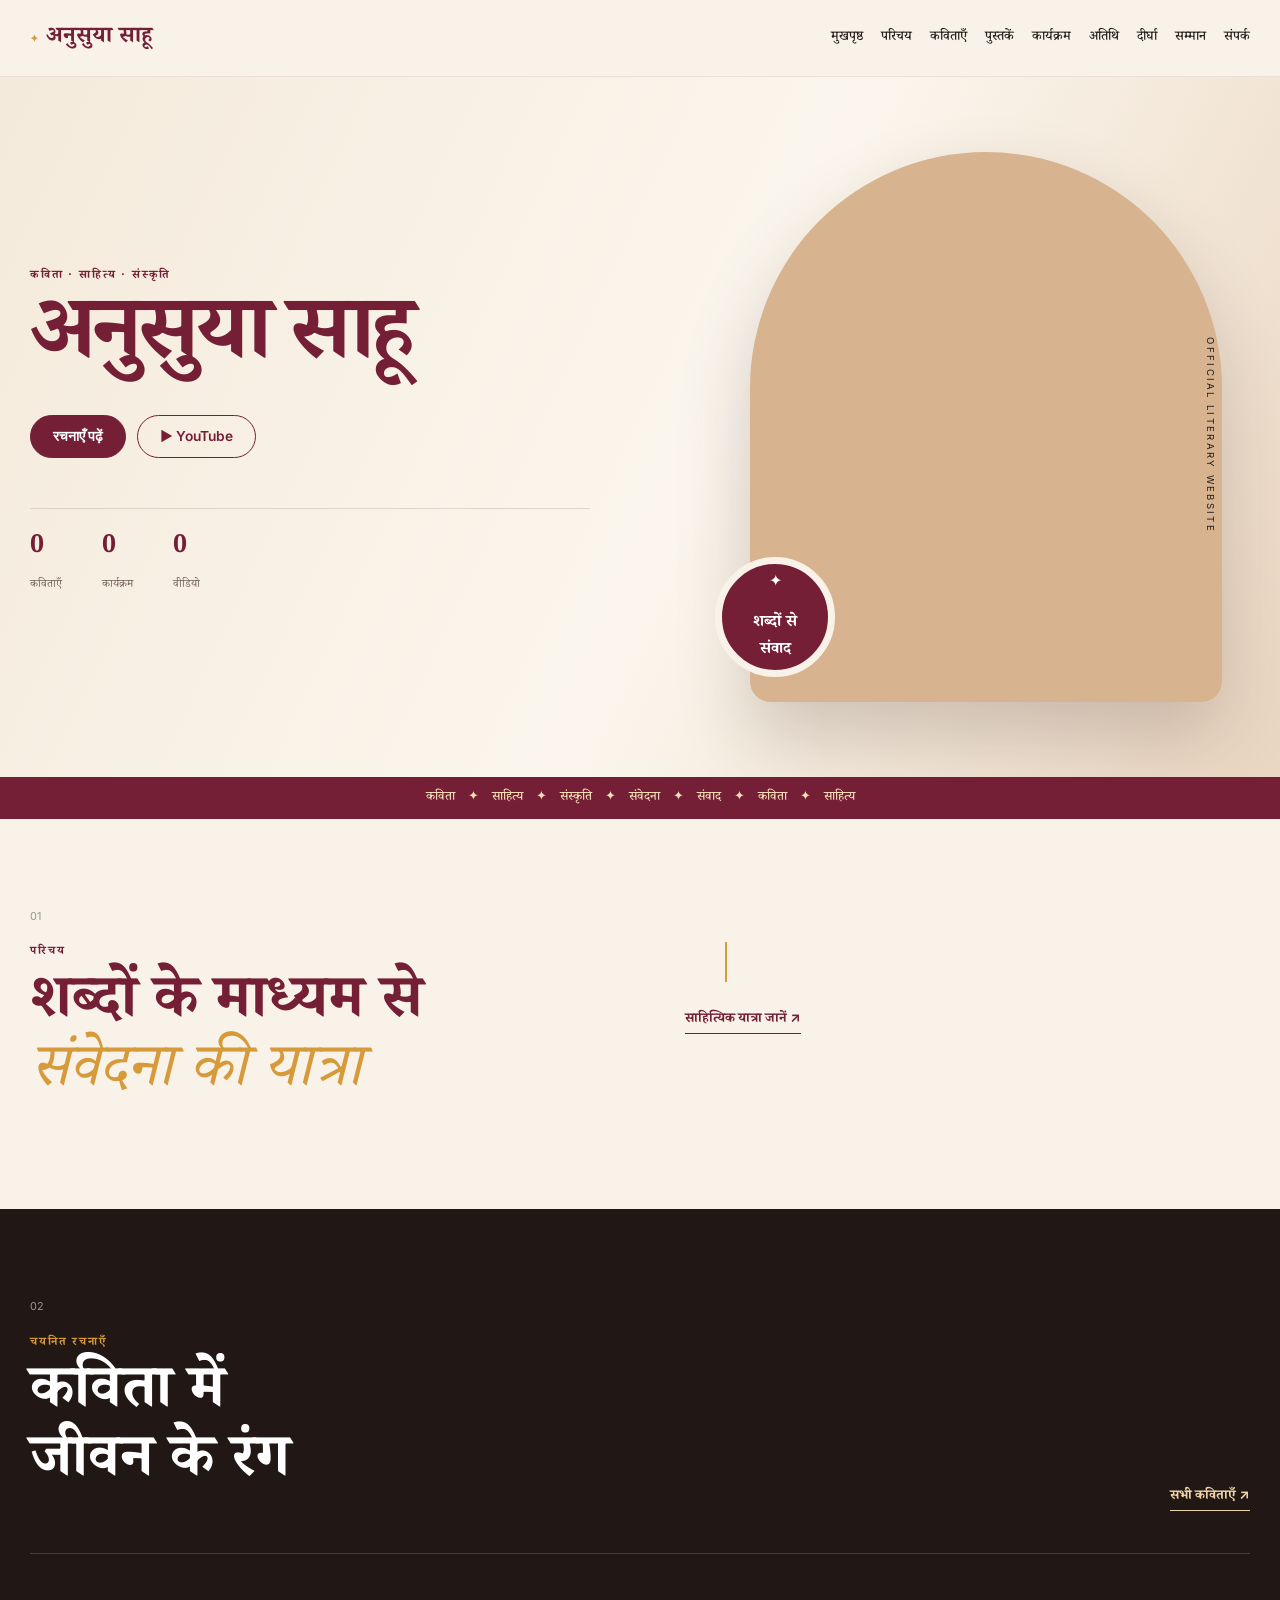
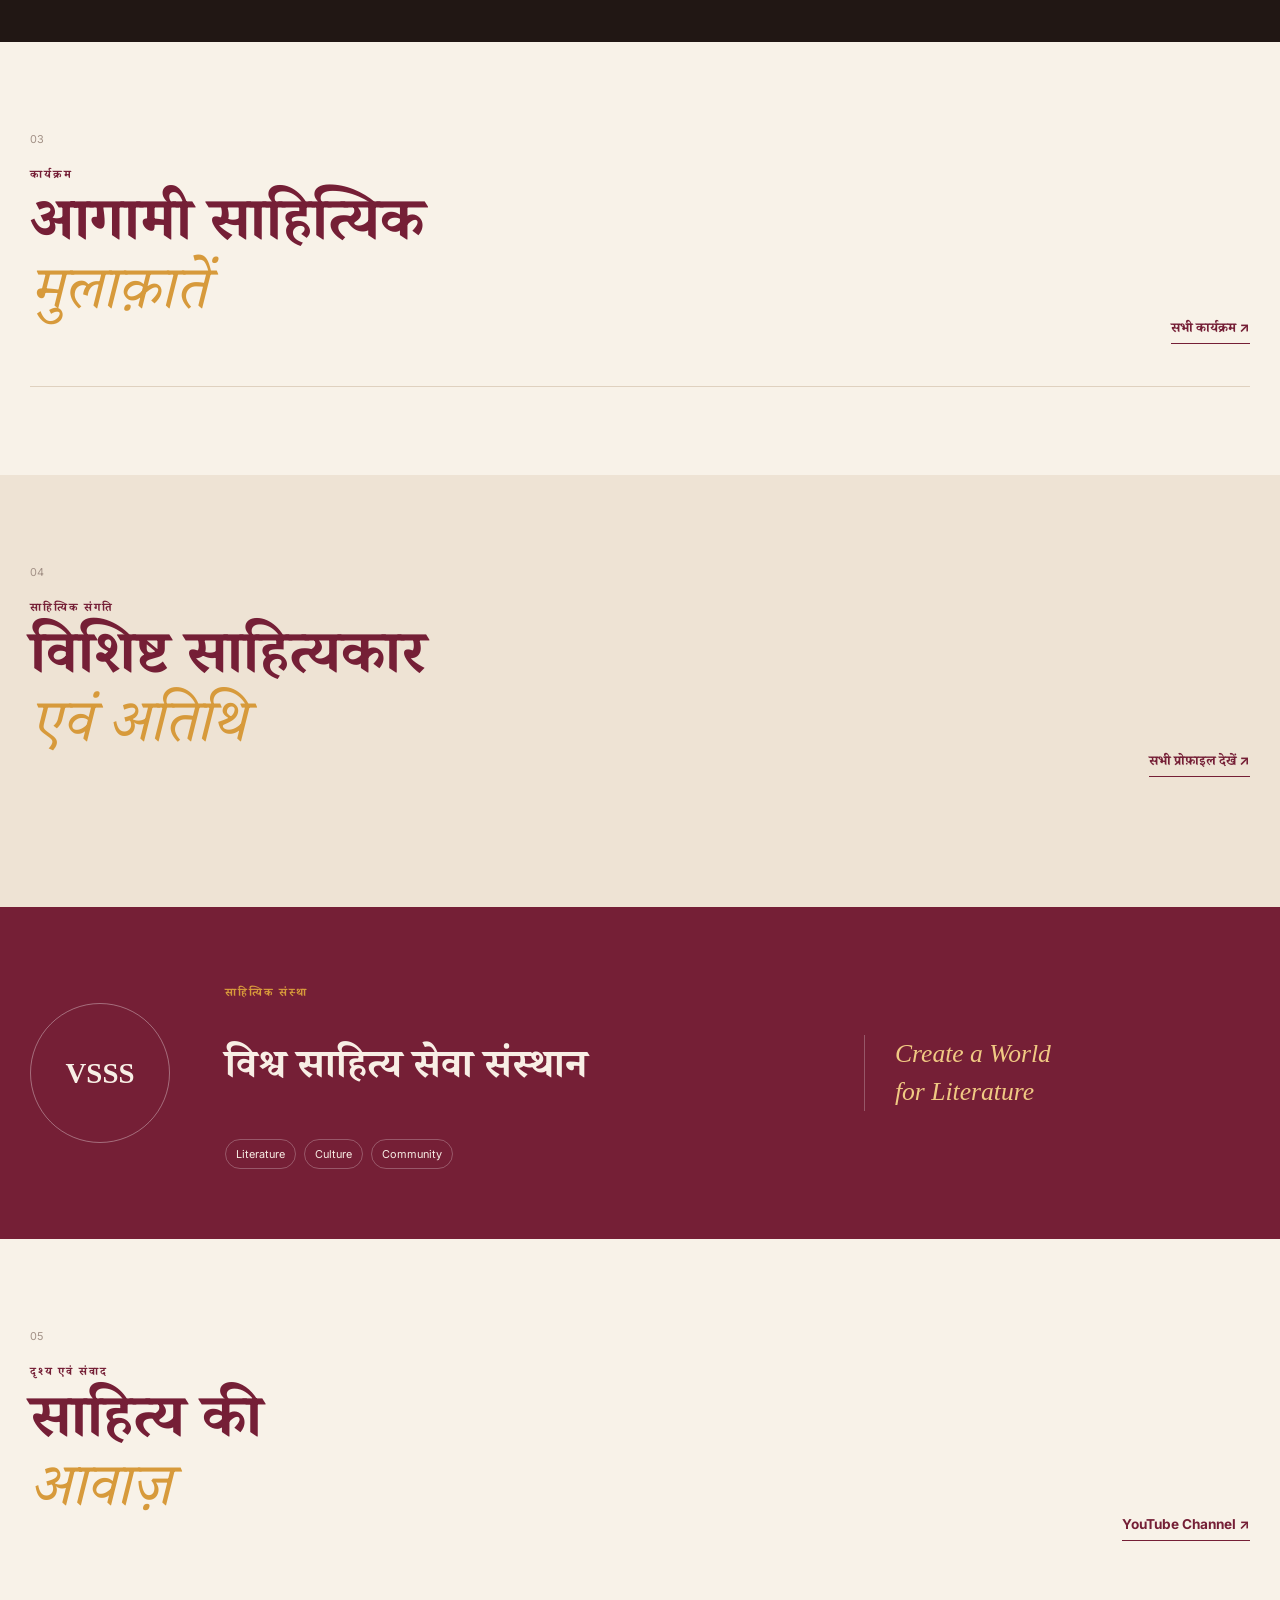
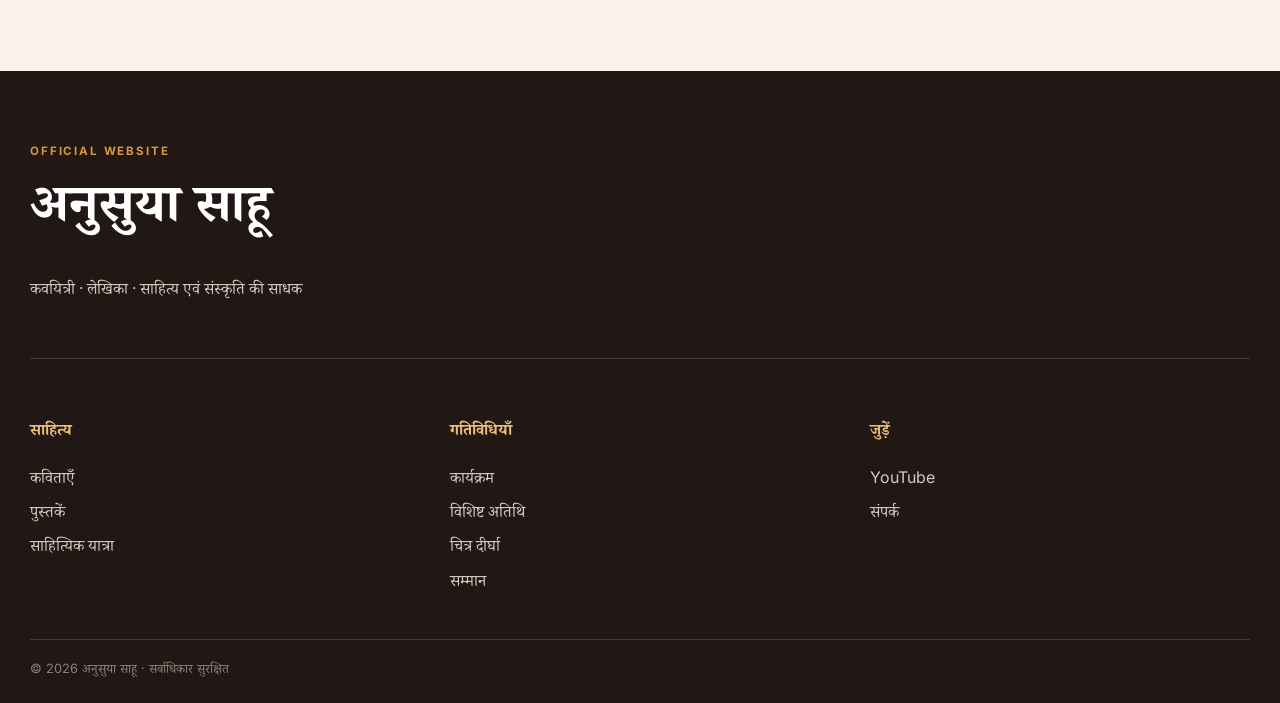
==== commit a79f0b8b: "Load homepage responsive styles" ====
--- a/index.html
+++ b/index.html
@@ -1 +1 @@
-<!doctype html><html lang="hi"><head><meta charset="utf-8"><meta name="viewport" content="width=device-width,initial-scale=1"><meta name="description" content="अनुसुया साहू — कवयित्री, लेखिका, साहित्य एवं संस्कृति की साधक।"><title>अनुसुया साहू | आधिकारिक वेबसाइट</title><link rel="stylesheet" href="css/style.css"></head><body><header><div class="container nav"><a class="brand" href="index.html" data-site-name>अनुसुया साहू</a><button class="menu btn alt" aria-label="Menu">☰</button><nav><a href="index.html">मुखपृष्ठ</a><a href="about.html">परिचय</a><a href="poems.html">कविताएँ</a><a href="books.html">पुस्तकें</a><a href="events.html">कार्यक्रम</a><a href="people.html">अतिथि</a><a href="gallery.html">दीर्घा</a><a href="achievements.html">सम्मान</a><a href="contact.html">संपर्क</a></nav></div></header><main><section class="hero-v2"><div class="container hero-v2-grid"><div class="hero-v2-copy"><div class="eyebrow">कविता · साहित्य · संस्कृति</div><h1 id="heroName">अनुसुया साहू</h1><h2 id="tagline"></h2><p class="hero-quote" id="heroText"></p><div class="actions"><a href="poems.html" class="btn">रचनाएँ पढ़ें</a><a id="yt" class="btn light" target="_blank" rel="noopener">▶ YouTube</a></div><div class="hero-mini-stats"><div><b id="poemCount">0</b><span>कविताएँ</span></div><div><b id="eventCount">0</b><span>कार्यक्रम</span></div><div><b id="videoCount">0</b><span>वीडियो</span></div></div></div><div class="hero-v2-visual"><div class="portrait-frame" id="heroImage"></div><div class="vertical-type">OFFICIAL LITERARY WEBSITE</div><div class="hero-badge"><span>✦</span><b>शब्दों से<br>संवाद</b></div></div></div></section><section class="marquee"><div>कविता　✦　साहित्य　✦　संस्कृति　✦　संवेदना　✦　संवाद　✦　कविता　✦　साहित्य</div></section><section class="section intro-v2"><div class="container editorial-grid"><div class="editorial-title"><span class="section-no">01</span><span class="kicker">परिचय</span><h2>शब्दों के माध्यम से<br><em>संवेदना की यात्रा</em></h2></div><div class="editorial-copy"><p id="aboutText"></p><blockquote id="mainQuote"></blockquote><a class="text-link" href="about.html">साहित्यिक यात्रा जानें ↗</a></div></div></section><section class="section dark-section"><div class="container"><div class="split-heading"><div><span class="section-no">02</span><span class="kicker gold">चयनित रचनाएँ</span><h2>कविता में<br>जीवन के रंग</h2></div><a class="text-link light-link" href="poems.html">सभी कविताएँ ↗</a></div><div class="poem-editorial" id="poemGrid"></div></div></section><section class="section events-home"><div class="container"><div class="split-heading"><div><span class="section-no">03</span><span class="kicker">कार्यक्रम</span><h2>आगामी साहित्यिक<br><em>मुलाक़ातें</em></h2></div><a class="text-link" href="events.html">सभी कार्यक्रम ↗</a></div><div class="event-feature-grid" id="eventGrid"></div></div></section><section class="section guest-preview"><div class="container"><div class="split-heading"><div><span class="section-no">04</span><span class="kicker">साहित्यिक संगति</span><h2>विशिष्ट साहित्यकार<br><em>एवं अतिथि</em></h2></div><a class="text-link" href="people.html">सभी प्रोफ़ाइल देखें ↗</a></div><div class="people-home-grid" id="peopleGrid"></div></div></section><section class="institution-band"><div class="container institution-grid"><div class="institution-mark">VSSS</div><div><span class="kicker gold">साहित्यिक संस्था</span><h2 id="institutionName">विश्व साहित्य सेवा संस्थान</h2><p id="institutionText"></p><div class="institution-tags"><span>Literature</span><span>Culture</span><span>Community</span></div></div><div class="institution-quote">Create a World<br>for Literature</div></div></section><section class="section media-section"><div class="container"><div class="split-heading"><div><span class="section-no">05</span><span class="kicker">दृश्य एवं संवाद</span><h2>साहित्य की<br><em>आवाज़</em></h2></div><a id="channelBtn" class="text-link" target="_blank" rel="noopener">YouTube Channel ↗</a></div><div class="media-feature" id="videoGrid"></div></div></section></main><footer><div class="container"><div class="footer-brand"><span class="kicker gold">Official Website</span><h2 data-site-name>अनुसुया साहू</h2><p>कवयित्री · लेखिका · साहित्य एवं संस्कृति की साधक</p></div><div class="footer-grid"><div><h4>साहित्य</h4><a href="poems.html">कविताएँ</a><a href="books.html">पुस्तकें</a><a href="about.html">साहित्यिक यात्रा</a></div><div><h4>गतिविधियाँ</h4><a href="events.html">कार्यक्रम</a><a href="people.html">विशिष्ट अतिथि</a><a href="gallery.html">चित्र दीर्घा</a><a href="achievements.html">सम्मान</a></div><div><h4>जुड़ें</h4><a id="footerYoutube" target="_blank">YouTube</a><a href="contact.html">संपर्क</a></div></div><div class="footer-bottom">© <span id="year"></span> अनुसुया साहू · सर्वाधिकार सुरक्षित</div></div></footer><script src="js/app.js"></script><script src="js/home.js"></script></body></html>+<!doctype html><html lang="hi"><head><meta charset="utf-8"><meta name="viewport" content="width=device-width,initial-scale=1"><meta name="description" content="अनुसुया साहू — कवयित्री, लेखिका, साहित्य एवं संस्कृति की साधक।"><title>अनुसुया साहू | आधिकारिक वेबसाइट</title><link rel="stylesheet" href="css/style.css"><link rel="stylesheet" href="css/home.css"></head><body><header><div class="container nav"><a class="brand" href="index.html" data-site-name>अनुसुया साहू</a><button class="menu btn alt" aria-label="Menu">☰</button><nav><a href="index.html">मुखपृष्ठ</a><a href="about.html">परिचय</a><a href="poems.html">कविताएँ</a><a href="books.html">पुस्तकें</a><a href="events.html">कार्यक्रम</a><a href="people.html">अतिथि</a><a href="gallery.html">दीर्घा</a><a href="achievements.html">सम्मान</a><a href="contact.html">संपर्क</a></nav></div></header><main><section class="hero-v2"><div class="container hero-v2-grid"><div class="hero-v2-copy"><div class="eyebrow">कविता · साहित्य · संस्कृति</div><h1 id="heroName">अनुसुया साहू</h1><h2 id="tagline"></h2><p class="hero-quote" id="heroText"></p><div class="actions"><a href="poems.html" class="btn">रचनाएँ पढ़ें</a><a id="yt" class="btn light" target="_blank" rel="noopener">▶ YouTube</a></div><div class="hero-mini-stats"><div><b id="poemCount">0</b><span>कविताएँ</span></div><div><b id="eventCount">0</b><span>कार्यक्रम</span></div><div><b id="videoCount">0</b><span>वीडियो</span></div></div></div><div class="hero-v2-visual"><div class="portrait-frame" id="heroImage"></div><div class="vertical-type">OFFICIAL LITERARY WEBSITE</div><div class="hero-badge"><span>✦</span><b>शब्दों से<br>संवाद</b></div></div></div></section><section class="marquee"><div>कविता　✦　साहित्य　✦　संस्कृति　✦　संवेदना　✦　संवाद　✦　कविता　✦　साहित्य</div></section><section class="section intro-v2"><div class="container editorial-grid"><div class="editorial-title"><span class="section-no">01</span><span class="kicker">परिचय</span><h2>शब्दों के माध्यम से<br><em>संवेदना की यात्रा</em></h2></div><div class="editorial-copy"><p id="aboutText"></p><blockquote id="mainQuote"></blockquote><a class="text-link" href="about.html">साहित्यिक यात्रा जानें ↗</a></div></div></section><section class="section dark-section"><div class="container"><div class="split-heading"><div><span class="section-no">02</span><span class="kicker gold">चयनित रचनाएँ</span><h2>कविता में<br>जीवन के रंग</h2></div><a class="text-link light-link" href="poems.html">सभी कविताएँ ↗</a></div><div class="poem-editorial" id="poemGrid"></div></div></section><section class="section events-home"><div class="container"><div class="split-heading"><div><span class="section-no">03</span><span class="kicker">कार्यक्रम</span><h2>आगामी साहित्यिक<br><em>मुलाक़ातें</em></h2></div><a class="text-link" href="events.html">सभी कार्यक्रम ↗</a></div><div class="event-feature-grid" id="eventGrid"></div></div></section><section class="section guest-preview"><div class="container"><div class="split-heading"><div><span class="section-no">04</span><span class="kicker">साहित्यिक संगति</span><h2>विशिष्ट साहित्यकार<br><em>एवं अतिथि</em></h2></div><a class="text-link" href="people.html">सभी प्रोफ़ाइल देखें ↗</a></div><div class="people-home-grid" id="peopleGrid"></div></div></section><section class="institution-band"><div class="container institution-grid"><div class="institution-mark">VSSS</div><div><span class="kicker gold">साहित्यिक संस्था</span><h2 id="institutionName">विश्व साहित्य सेवा संस्थान</h2><p id="institutionText"></p><div class="institution-tags"><span>Literature</span><span>Culture</span><span>Community</span></div></div><div class="institution-quote">Create a World<br>for Literature</div></div></section><section class="section media-section"><div class="container"><div class="split-heading"><div><span class="section-no">05</span><span class="kicker">दृश्य एवं संवाद</span><h2>साहित्य की<br><em>आवाज़</em></h2></div><a id="channelBtn" class="text-link" target="_blank" rel="noopener">YouTube Channel ↗</a></div><div class="media-feature" id="videoGrid"></div></div></section></main><footer><div class="container"><div class="footer-brand"><span class="kicker gold">Official Website</span><h2 data-site-name>अनुसुया साहू</h2><p>कवयित्री · लेखिका · साहित्य एवं संस्कृति की साधक</p></div><div class="footer-grid"><div><h4>साहित्य</h4><a href="poems.html">कविताएँ</a><a href="books.html">पुस्तकें</a><a href="about.html">साहित्यिक यात्रा</a></div><div><h4>गतिविधियाँ</h4><a href="events.html">कार्यक्रम</a><a href="people.html">विशिष्ट अतिथि</a><a href="gallery.html">चित्र दीर्घा</a><a href="achievements.html">सम्मान</a></div><div><h4>जुड़ें</h4><a id="footerYoutube" target="_blank">YouTube</a><a href="contact.html">संपर्क</a></div></div><div class="footer-bottom">© <span id="year"></span> अनुसुया साहू · सर्वाधिकार सुरक्षित</div></div></footer><script src="js/app.js"></script><script src="js/home.js"></script></body></html>
--- a/css/style.css
+++ b/css/style.css
@@ -1,5 +1,9 @@
 @import url('https://fonts.googleapis.com/css2?family=Noto+Serif+Devanagari:wght@400;500;600;700&family=Inter:wght@400;500;600;700&display=swap');
-:root{--primary:#751f36;--primary2:#40121f;--accent:#d79a3b;--bg:#f8f2e8;--surface:#fffdf8;--text:#271d19;--muted:#74645c;--line:#dfd1bf;--dark:#211714;--shadow:0 22px 60px rgba(53,31,20,.12)}*{box-sizing:border-box}html{scroll-behavior:smooth;scroll-padding-top:88px}body{margin:0;background:var(--bg);color:var(--text);font-family:Inter,'Noto Serif Devanagari',sans-serif;line-height:1.7;-webkit-font-smoothing:antialiased}h1,h2,h3{font-family:'Noto Serif Devanagari',serif}.container{width:min(1220px,92%);margin:auto}a{color:var(--primary)}header{position:sticky;top:0;z-index:50;background:rgba(248,242,232,.92);backdrop-filter:blur(18px);border-bottom:1px solid rgba(70,40,25,.08)}header.scrolled{box-shadow:0 8px 30px rgba(50,30,20,.07)}.nav{height:76px;display:flex;align-items:center;justify-content:space-between;gap:28px}.brand{font:700 1.5rem 'Noto Serif Devanagari';color:var(--primary);text-decoration:none}.brand:before{content:'✦';color:var(--accent);font-size:.7rem;margin-right:9px}nav{display:flex;gap:23px}nav a{position:relative;color:var(--text);text-decoration:none;font:500 .9rem 'Noto Serif Devanagari'}nav a:after{content:'';position:absolute;height:2px;left:50%;right:50%;bottom:-9px;background:var(--accent);transition:.2s}nav a:hover:after,nav a.active:after{left:0;right:0}.menu{display:none!important}.btn{display:inline-flex;align-items:center;justify-content:center;padding:12px 22px;border:1px solid var(--primary);border-radius:999px;background:var(--primary);color:#fff;text-decoration:none;font:600 .87rem Inter;transition:.2s}.btn:hover{transform:translateY(-2px);box-shadow:0 10px 25px rgba(80,30,40,.18)}.btn.alt,.btn.light{background:transparent;color:var(--primary)}.eyebrow,.kicker{display:inline-block;color:var(--primary);font-size:.72rem;font-weight:700;letter-spacing:.18em;text-transform:uppercase}.gold{color:var(--accent)!important}.hero-v2{position:relative;overflow:hidden;background:linear-gradient(115deg,#f4eadb 0%,#fbf6ed 55%,#ead6c1 100%)}.hero-v2:before{content:'';position:absolute;width:560px;height:560px;border:1px solid rgba(117,31,54,.13);border-radius:50%;right:-160px;top:-190px}.hero-v2-grid{min-height:720px;display:grid;grid-template-columns:1fr .85fr;align-items:center;gap:70px;padding:65px 0}.hero-v2-copy{position:relative;z-index:2}.hero-v2 h1{font-size:clamp(4.8rem,8vw,7.8rem);line-height:.95;letter-spacing:-.055em;color:var(--primary);margin:.16em 0}.hero-v2 h2{font-size:1.08rem;font-weight:500;color:#5c4941;margin:0 0 22px}.hero-quote{max-width:610px;font:400 1.25rem/1.8 'Noto Serif Devanagari';border-left:2px solid var(--accent);padding-left:20px}.actions{display:flex;gap:11px;flex-wrap:wrap;margin-top:28px}.hero-mini-stats{display:flex;gap:42px;margin-top:55px;padding-top:22px;border-top:1px solid rgba(70,40,25,.15);max-width:560px}.hero-mini-stats b{display:block;font:700 1.6rem 'Noto Serif Devanagari';color:var(--primary)}.hero-mini-stats span{font-size:.72rem;color:var(--muted);text-transform:uppercase;letter-spacing:.08em}.hero-v2-visual{position:relative;padding-right:35px}.portrait-frame{height:570px;border-radius:260px 260px 24px 24px;overflow:hidden;background:#d7b48f;box-shadow:0 35px 75px rgba(55,30,20,.2)}.portrait-frame img{width:100%;height:100%;object-fit:cover;object-position:center 25%}.vertical-type{position:absolute;right:-58px;top:50%;transform:rotate(90deg);font-size:.63rem;letter-spacing:.26em;color:#7e6559}.hero-badge{position:absolute;left:-45px;bottom:32px;width:128px;height:128px;border-radius:50%;display:grid;place-items:center;text-align:center;background:var(--primary);color:white;border:7px solid var(--bg);font-family:'Noto Serif Devanagari'}.hero-badge span{position:absolute;top:13px;color:var(--accent)}.hero-badge b{font-size:.9rem;line-height:1.4}.marquee{overflow:hidden;background:var(--primary);color:#f6dfb8;padding:11px 0;white-space:nowrap;font:500 .8rem 'Noto Serif Devanagari';letter-spacing:.12em}.marquee div{text-align:center}.section{padding:92px 0}.section-no{display:block;font-size:.68rem;color:#a39287;letter-spacing:.12em;margin-bottom:10px}.editorial-grid{display:grid;grid-template-columns:1fr 1fr;gap:110px}.editorial-title h2,.split-heading h2{font-size:clamp(2.8rem,5vw,4.6rem);line-height:1.15;margin:10px 0;color:var(--primary);letter-spacing:-.03em}.editorial-title em,.split-heading em{font-weight:400;color:var(--accent)}.editorial-copy>p{font:400 1.12rem/2 'Noto Serif Devanagari';margin-top:38px}.editorial-copy blockquote{font:500 1.35rem/1.8 'Noto Serif Devanagari';color:var(--primary);margin:35px 0;padding:22px 0 22px 25px;border-left:2px solid var(--accent)}.text-link{display:inline-flex;gap:10px;text-decoration:none;font-weight:700;font-size:.86rem;border-bottom:1px solid currentColor;padding-bottom:4px}.dark-section{background:var(--dark);color:#eee2d8}.dark-section .split-heading h2{color:#fff}.split-heading{display:flex;justify-content:space-between;align-items:end;margin-bottom:45px}.light-link{color:#efd4a7}.poem-editorial{border-top:1px solid #4a3932}.poem-feature{display:grid;grid-template-columns:90px 1fr;gap:20px;padding:34px 0;border-bottom:1px solid #4a3932}.poem-index{font-size:.7rem;color:#9b8479;letter-spacing:.1em}.poem-feature h3{font-size:2rem;color:#fff;margin:4px 0 12px}.poem-feature .poem-excerpt{font:400 1rem/1.9 'Noto Serif Devanagari';color:#cbbab1;max-width:800px;display:-webkit-box;-webkit-line-clamp:3;-webkit-box-orient:vertical;overflow:hidden;white-space:pre-line}.meta{color:var(--accent);font-size:.7rem;font-weight:700;letter-spacing:.1em}.event-feature-grid{display:grid;grid-template-columns:repeat(2,1fr);border-top:1px solid var(--line);border-left:1px solid var(--line)}.home-event{min-height:260px;border-right:1px solid var(--line);border-bottom:1px solid var(--line);background:rgba(255,255,255,.32);display:grid;grid-template-columns:.75fr 1fr;transition:.25s}.home-event:hover{background:#fff;box-shadow:var(--shadow);z-index:1}.home-event:not(:has(.home-event-image)){grid-template-columns:1fr}.home-event-image{overflow:hidden;min-height:260px}.home-event-image img{width:100%;height:100%;object-fit:cover}.home-event-content{padding:28px;display:flex;flex-direction:column}.event-topline{display:flex;justify-content:space-between;gap:15px;font-size:.68rem;font-weight:700;color:var(--accent);letter-spacing:.08em}.home-event h3{font-size:1.55rem;line-height:1.4;margin:18px 0 8px}.home-event p{color:var(--muted);margin:0 0 22px}.home-event .text-link{margin-top:auto;width:max-content}.institution-band{background:var(--primary);color:#f8eee5;padding:75px 0}.institution-grid{display:grid;grid-template-columns:170px 1fr .75fr;gap:55px;align-items:center}.institution-mark{width:150px;height:150px;border-radius:50%;border:1px solid rgba(255,255,255,.35);display:grid;place-items:center;font:700 2rem Georgia;color:#fff;box-shadow:inset 0 0 0 10px rgba(255,255,255,.05)}.institution-grid h2{font-size:2.6rem;margin:5px 0}.institution-grid p{color:#e2cfc7;max-width:600px}.institution-tags{display:flex;gap:8px;flex-wrap:wrap}.institution-tags span{border:1px solid rgba(255,255,255,.25);border-radius:999px;padding:5px 10px;font-size:.68rem;letter-spacing:.08em}.institution-quote{font:italic 1.7rem/1.5 Georgia;color:#f0c983;border-left:1px solid rgba(255,255,255,.25);padding-left:38px}.media-feature{display:grid;grid-template-columns:repeat(2,1fr);gap:22px}.media-card{background:#fff;border:1px solid var(--line);padding:12px}.media-main{grid-row:span 2}.media-frame iframe{width:100%;aspect-ratio:16/9;border:0;display:block}.media-card h3{padding:0 10px 8px;font-size:1.2rem}.media-card .meta{display:block;padding:12px 10px 0}.youtube-channel-card{grid-column:1/-1;display:grid;grid-template-columns:160px 1fr;align-items:center;gap:40px;text-decoration:none;background:#fff;border:1px solid var(--line);padding:45px;color:var(--text)}.play-large{width:120px;height:120px;border-radius:50%;display:grid;place-items:center;background:var(--primary);color:white;font-size:2rem}.youtube-channel-card h3{font-size:2rem;margin:8px 0}.guest-preview{background:#eee3d4}.section-title{text-align:center;max-width:760px;margin:0 auto 42px}.section-title h2{font-size:3rem;color:var(--primary);margin:8px 0}.section-title p{color:var(--muted)}.guest-placeholder{max-width:850px;margin:auto;display:flex;align-items:center;gap:28px;padding:30px;border-block:1px solid #cfbda8}.guest-placeholder>span{font-size:3rem;color:var(--accent)}.guest-placeholder b{font:600 1.4rem 'Noto Serif Devanagari'}.guest-placeholder p{margin:5px 0;color:var(--muted)}.page-hero{padding:72px 0 38px;text-align:center}.page-hero h1{font-size:clamp(2.6rem,5vw,4rem);color:var(--primary);margin:0}.page-hero p{max-width:650px;margin:8px auto;color:var(--muted)}.ornament{color:var(--accent)}.grid{display:grid;grid-template-columns:repeat(3,minmax(0,1fr));gap:24px}.grid.two{grid-template-columns:repeat(2,1fr)}.card{background:#fff;border:1px solid var(--line);padding:25px;box-shadow:0 8px 25px rgba(50,30,20,.035)}.card img{width:100%;aspect-ratio:16/10;object-fit:cover}.card h3{font-size:1.35rem}.poem-card .poem-excerpt{white-space:pre-line;font-family:'Noto Serif Devanagari'}.event-card{position:relative}.event-card .event-date{display:inline-block;background:#f0e3d1;color:var(--primary);padding:5px 9px;font-size:.75rem}.event-status{display:inline-flex;border-radius:999px;padding:4px 8px;font-size:.7rem}.event-status.live{background:#fff0d6;color:#8c5508}.event-status.done{background:#e8f1eb;color:#376148}.event-tabs{display:flex;justify-content:center;gap:8px;margin-bottom:45px}.event-tab{border:1px solid var(--line);background:#fff;padding:10px 18px;border-radius:999px;cursor:pointer}.event-tab.active{background:var(--primary);color:#fff}.event-tab-panel{display:none}.event-tab-panel.active{display:block}.event-image{position:relative}.event-image img{width:100%}.event-image .event-status,.event-placeholder .event-status{position:absolute;top:12px;right:12px}.event-placeholder{position:relative;min-height:150px;display:grid;place-items:center;background:#efe1ce}.event-body{padding-top:15px}.event-venue{color:var(--muted)}.prose{max-width:850px;margin:auto}.prose p{font-family:'Noto Serif Devanagari';font-size:1.05rem}.empty{grid-column:1/-1;text-align:center;padding:45px;border:1px dashed var(--line);color:var(--muted)}.dark-empty{border-color:#514039}.footer-brand{padding-bottom:45px;border-bottom:1px solid #4a3932}.footer-brand h2{font-size:3.5rem;margin:6px 0;color:#fff}footer{background:#211714;color:#d8c7bc;padding:70px 0 25px}footer .footer-grid{display:grid;grid-template-columns:repeat(3,1fr);gap:45px;padding-top:40px}footer h4{color:#e9bd79}footer a{display:block;color:#d8c7bc;text-decoration:none;margin:7px 0}.footer-bottom{border-top:1px solid #493731;margin-top:40px;padding-top:20px;color:#927f75;font-size:.8rem}.to-top{position:fixed;right:22px;bottom:22px;width:46px;height:46px;border-radius:50%;border:1px solid var(--line);background:#fff;color:var(--primary);opacity:0;pointer-events:none;transition:.2s;z-index:40}.to-top.show{opacity:1;pointer-events:auto}
-@media(max-width:950px){nav{gap:14px}.hero-v2-grid{gap:35px}.hero-v2 h1{font-size:5.5rem}.editorial-grid{gap:55px}.institution-grid{grid-template-columns:130px 1fr}.institution-quote{grid-column:2}.event-feature-grid{grid-template-columns:1fr}}
-@media(max-width:780px){.nav{height:68px}.menu{display:inline-flex!important;padding:8px 13px}.nav nav{display:none;position:absolute;left:4%;right:4%;top:72px;background:#faf3e9;padding:10px;flex-direction:column;gap:0;border:1px solid var(--line);box-shadow:var(--shadow)}.nav nav.open{display:flex}.nav nav a{padding:10px}.nav nav a:after{display:none}.hero-v2-grid{min-height:auto;grid-template-columns:1fr;padding:50px 0}.hero-v2 h1{font-size:4.2rem}.hero-v2-visual{padding:0}.portrait-frame{height:500px;max-width:430px;margin:auto}.vertical-type{display:none}.hero-badge{left:5%;width:105px;height:105px}.editorial-grid{grid-template-columns:1fr;gap:15px}.editorial-copy>p{margin-top:10px}.split-heading{align-items:flex-start;flex-direction:column;gap:15px}.poem-feature{grid-template-columns:45px 1fr}.institution-grid{grid-template-columns:1fr;text-align:center}.institution-mark{margin:auto}.institution-quote{grid-column:auto;border:0;padding:0}.institution-tags{justify-content:center}.media-feature{grid-template-columns:1fr}.media-main{grid-row:auto}.youtube-channel-card{grid-template-columns:1fr;text-align:center}.play-large{margin:auto}.grid,.grid.two{grid-template-columns:1fr}.footer-grid{grid-template-columns:1fr!important}.section{padding:68px 0}}
-@media(max-width:480px){.hero-v2 h1{font-size:3.35rem}.portrait-frame{height:430px}.hero-mini-stats{gap:24px}.editorial-title h2,.split-heading h2{font-size:2.6rem}.home-event{grid-template-columns:1fr}.home-event-image{min-height:210px}.section-title h2{font-size:2.35rem}.footer-brand h2{font-size:2.8rem}.youtube-channel-card{padding:28px}.play-large{width:90px;height:90px}}
+:root{--primary:#751f36;--primary2:#40121f;--accent:#d79a3b;--bg:#f8f2e8;--surface:#fffdf8;--text:#271d19;--muted:#74645c;--line:#dfd1bf;--dark:#211714;--shadow:0 22px 60px rgba(53,31,20,.12)}*{box-sizing:border-box}html{scroll-behavior:smooth;scroll-padding-top:88px}body{margin:0;overflow-x:hidden;background:var(--bg);color:var(--text);font-family:Inter,'Noto Serif Devanagari',sans-serif;line-height:1.7;-webkit-font-smoothing:antialiased}img,iframe{max-width:100%}h1,h2,h3{font-family:'Noto Serif Devanagari',serif}.container{width:min(1220px,calc(100% - 48px));margin:auto}a{color:var(--primary)}header{position:sticky;top:0;z-index:50;background:rgba(248,242,232,.94);backdrop-filter:blur(18px);border-bottom:1px solid rgba(70,40,25,.08)}.nav{height:76px;display:flex;align-items:center;justify-content:space-between;gap:22px}.brand{flex:none;font:700 1.42rem 'Noto Serif Devanagari';color:var(--primary);text-decoration:none}.brand:before{content:'✦';color:var(--accent);font-size:.65rem;margin-right:8px}nav{display:flex;gap:18px;align-items:center}nav a{white-space:nowrap;color:var(--text);text-decoration:none;font:500 .84rem 'Noto Serif Devanagari'}.menu{display:none!important}.btn{display:inline-flex;align-items:center;justify-content:center;padding:12px 22px;border:1px solid var(--primary);border-radius:999px;background:var(--primary);color:#fff;text-decoration:none;font:600 .86rem Inter;transition:.2s}.btn.alt,.btn.light{background:transparent;color:var(--primary)}.eyebrow,.kicker{display:inline-block;color:var(--primary);font-size:.72rem;font-weight:700;letter-spacing:.16em;text-transform:uppercase}.gold{color:var(--accent)!important}.hero-v2{overflow:hidden;background:linear-gradient(115deg,#f4eadb,#fbf6ed 55%,#ead6c1)}.hero-v2-grid{min-height:700px;display:grid;grid-template-columns:minmax(0,1.05fr) minmax(360px,.8fr);align-items:center;gap:64px;padding:60px 0}.hero-v2 h1{font-size:clamp(4.5rem,7vw,7.3rem);line-height:.96;letter-spacing:-.05em;color:var(--primary);margin:.16em 0}.hero-v2 h2{font-size:1.05rem;font-weight:500;color:#5c4941}.hero-quote{max-width:610px;font:400 1.22rem/1.8 'Noto Serif Devanagari';border-left:2px solid var(--accent);padding-left:20px}.actions{display:flex;gap:11px;flex-wrap:wrap;margin-top:28px}.hero-mini-stats{display:flex;gap:40px;margin-top:50px;padding-top:20px;border-top:1px solid rgba(70,40,25,.15);max-width:560px}.hero-mini-stats b{display:block;font:700 1.55rem 'Noto Serif Devanagari';color:var(--primary)}.hero-mini-stats span{font-size:.7rem;color:var(--muted)}.hero-v2-visual{position:relative;padding-right:28px}.portrait-frame{height:550px;border-radius:250px 250px 22px 22px;overflow:hidden;background:#d7b48f;box-shadow:0 35px 75px rgba(55,30,20,.2)}.portrait-frame img{width:100%;height:100%;object-fit:cover;object-position:center 24%}.vertical-type{position:absolute;right:-58px;top:50%;transform:rotate(90deg);font-size:.6rem;letter-spacing:.24em}.hero-badge{position:absolute;left:-35px;bottom:25px;width:120px;height:120px;border-radius:50%;display:grid;place-items:center;text-align:center;background:var(--primary);color:white;border:7px solid var(--bg);font-family:'Noto Serif Devanagari'}.marquee{overflow:hidden;background:var(--primary);color:#f6dfb8;padding:11px;white-space:nowrap;font:500 .8rem 'Noto Serif Devanagari'}.marquee div{text-align:center}.section{padding:88px 0}.section-no{display:block;font-size:.68rem;color:#a39287;margin-bottom:10px}.editorial-grid{display:grid;grid-template-columns:minmax(0,1fr) minmax(0,1fr);gap:90px}.editorial-title h2,.split-heading h2{font-size:clamp(2.7rem,4.7vw,4.4rem);line-height:1.15;margin:10px 0;color:var(--primary)}.editorial-title em,.split-heading em{font-weight:400;color:var(--accent)}.editorial-copy>p{font:400 1.1rem/2 'Noto Serif Devanagari';margin-top:35px}.editorial-copy blockquote{font:500 1.3rem/1.8 'Noto Serif Devanagari';color:var(--primary);padding:20px 0 20px 24px;border-left:2px solid var(--accent)}.text-link{display:inline-flex;text-decoration:none;font-weight:700;font-size:.85rem;border-bottom:1px solid currentColor;padding-bottom:4px}.dark-section{background:var(--dark);color:#eee2d8}.dark-section .split-heading h2{color:#fff}.split-heading{display:flex;justify-content:space-between;align-items:end;gap:30px;margin-bottom:42px}.light-link{color:#efd4a7}.poem-editorial{border-top:1px solid #4a3932}.poem-feature{display:grid;grid-template-columns:70px 1fr;gap:18px;padding:32px 0;border-bottom:1px solid #4a3932}.poem-feature h3{font-size:1.9rem;color:#fff;margin:4px 0 10px}.poem-feature .poem-excerpt{font:400 1rem/1.9 'Noto Serif Devanagari';color:#cbbab1;display:-webkit-box;-webkit-line-clamp:3;-webkit-box-orient:vertical;overflow:hidden}.meta{color:var(--accent);font-size:.68rem;font-weight:700;letter-spacing:.09em}.event-feature-grid{display:grid;grid-template-columns:repeat(2,minmax(0,1fr));border-top:1px solid var(--line);border-left:1px solid var(--line)}.home-event{min-width:0;min-height:250px;border-right:1px solid var(--line);border-bottom:1px solid var(--line);background:rgba(255,255,255,.32);display:grid;grid-template-columns:minmax(130px,.75fr) minmax(0,1fr)}.home-event:not(:has(.home-event-image)){grid-template-columns:1fr}.home-event-image{overflow:hidden;min-height:250px}.home-event-image img{width:100%;height:100%;object-fit:cover}.home-event-content{min-width:0;padding:25px;display:flex;flex-direction:column}.event-topline{display:flex;justify-content:space-between;gap:10px;font-size:.65rem;font-weight:700;color:var(--accent)}.home-event h3{font-size:1.45rem;line-height:1.35}.guest-preview{background:#eee3d4}.people-home-grid,.people-grid{display:grid;grid-template-columns:repeat(4,minmax(0,1fr));gap:20px}.person-home-card,.person-card{min-width:0;background:#fff;border:1px solid var(--line);overflow:hidden}.person-home-photo,.person-photo{display:block;aspect-ratio:4/5;background:#e7d8c6;overflow:hidden;text-decoration:none}.person-home-photo img,.person-photo img{width:100%;height:100%;object-fit:cover}.person-home-photo>span,.person-photo>span{height:100%;display:grid;place-items:center;font-size:3rem;color:var(--accent)}.person-home-card>div,.person-info{padding:19px}.person-home-card h3,.person-info h2{font-size:1.35rem;margin:6px 0}.person-home-card p,.person-info p{color:var(--muted)}.people-tools{display:grid;grid-template-columns:1fr 260px;gap:12px;margin-bottom:30px}.people-tools input,.people-tools select{width:100%;min-width:0;padding:13px;border:1px solid var(--line);background:#fff;font:inherit}.institution-band{background:var(--primary);color:#f8eee5;padding:70px 0}.institution-grid{display:grid;grid-template-columns:150px minmax(0,1fr) minmax(220px,.65fr);gap:45px;align-items:center}.institution-mark,.institution-seal{width:140px;height:140px;border-radius:50%;border:1px solid rgba(255,255,255,.35);display:grid;place-items:center;font:700 1.8rem Georgia}.institution-grid h2{font-size:2.5rem}.institution-grid p{color:#e2cfc7}.institution-tags{display:flex;gap:8px;flex-wrap:wrap}.institution-tags span{border:1px solid rgba(255,255,255,.25);border-radius:999px;padding:5px 10px;font-size:.68rem}.institution-quote{font:italic 1.6rem/1.5 Georgia;color:#f0c983;border-left:1px solid rgba(255,255,255,.25);padding-left:30px}.media-feature{display:grid;grid-template-columns:repeat(2,minmax(0,1fr));gap:20px}.media-card{min-width:0;background:#fff;border:1px solid var(--line);padding:12px}.media-frame iframe{width:100%;aspect-ratio:16/9;border:0}.youtube-channel-card{grid-column:1/-1;display:grid;grid-template-columns:150px minmax(0,1fr);align-items:center;gap:35px;text-decoration:none;background:#fff;border:1px solid var(--line);padding:40px;color:var(--text)}.play-large{width:110px;height:110px;border-radius:50%;display:grid;place-items:center;background:var(--primary);color:white;font-size:2rem}.page-hero{padding:68px 0 35px;text-align:center}.page-hero h1{font-size:clamp(2.5rem,5vw,4rem);color:var(--primary);margin:0}.grid{display:grid;grid-template-columns:repeat(3,minmax(0,1fr));gap:22px}.grid.two{grid-template-columns:repeat(2,minmax(0,1fr))}.card{min-width:0;background:#fff;border:1px solid var(--line);padding:24px}.card img{width:100%;aspect-ratio:16/10;object-fit:cover}.poem-card .poem-excerpt{white-space:pre-line;font-family:'Noto Serif Devanagari'}.event-tabs{display:flex;justify-content:center;gap:8px;flex-wrap:wrap;margin-bottom:40px}.event-tab{border:1px solid var(--line);background:#fff;padding:10px 18px;border-radius:999px}.event-tab.active{background:var(--primary);color:#fff}.event-tab-panel{display:none}.event-tab-panel.active{display:block}.event-image img{width:100%}.event-status{display:inline-flex;border-radius:999px;padding:4px 8px;font-size:.7rem}.event-status.live{background:#fff0d6}.event-status.done{background:#e8f1eb}.prose{max-width:850px;margin:auto}.empty{grid-column:1/-1;text-align:center;padding:42px;border:1px dashed var(--line);color:var(--muted)}
+/* About */.about-hero{background:linear-gradient(120deg,#f0e1ce,#fbf7ef);overflow:hidden}.about-hero-grid{min-height:650px;display:grid;grid-template-columns:minmax(0,1fr) 430px;gap:70px;align-items:center;padding:60px 0}.about-hero h1{font-size:clamp(4rem,7vw,6.8rem);line-height:.95;color:var(--primary);margin:15px 0}.about-hero h1 em{font-weight:400;color:var(--accent)}.about-lead{font:500 1.2rem 'Noto Serif Devanagari'}.about-hero blockquote{font:400 1.2rem/1.8 'Noto Serif Devanagari';border-left:2px solid var(--accent);padding-left:20px;margin:25px 0}.about-portrait{height:540px;border-radius:220px 220px 20px 20px;overflow:hidden;background:#dbc3a9}.about-portrait img{width:100%;height:100%;object-fit:cover}.portrait-fallback{height:100%;display:grid;place-items:center;font:700 6rem 'Noto Serif Devanagari';color:var(--primary)}.portrait-fallback small{font-size:1rem}.about-nav{position:sticky;top:76px;z-index:20;background:#fffdf9;border-block:1px solid var(--line)}.about-nav .container{display:flex;gap:28px;overflow-x:auto;scrollbar-width:none}.about-nav a{flex:none;padding:14px 0;text-decoration:none;font:600 .82rem 'Noto Serif Devanagari'}.about-story{display:grid;grid-template-columns:180px minmax(0,1fr);gap:70px}.story-label span{display:block;color:var(--accent);font-size:.75rem}.story-label b{font:600 1rem 'Noto Serif Devanagari'}.story-copy{max-width:850px}.story-copy h2{font-size:clamp(2.7rem,5vw,4.4rem);line-height:1.2;color:var(--primary);margin:0 0 25px}.story-copy h2 em{font-weight:400;color:var(--accent)}.story-copy>p{font:400 1.12rem/2 'Noto Serif Devanagari'}.about-soft{background:#efe4d5}.about-facts{display:grid;grid-template-columns:repeat(3,minmax(0,1fr));margin-top:45px;border-top:1px solid #cdbca7}.about-facts article{padding:22px 20px 0 0}.about-facts span{font-size:.7rem;color:var(--accent);font-weight:700}.about-facts p{font:400 .95rem/1.7 'Noto Serif Devanagari'}.purpose-grid{display:grid;grid-template-columns:repeat(2,minmax(0,1fr));border-top:1px solid #4c3a33}.purpose-grid article{padding:35px 40px 15px 0}.purpose-grid article+article{border-left:1px solid #4c3a33;padding-left:40px}.purpose-grid span{font-size:.68rem;color:var(--accent);letter-spacing:.14em}.purpose-grid h3{font-size:2rem;color:white}.purpose-grid p{font:400 1.05rem/1.9 'Noto Serif Devanagari';color:#cfbdb3}.institution-about{display:grid;grid-template-columns:180px minmax(0,1fr);gap:55px;align-items:center}.institution-about .institution-seal{border-color:var(--line);color:var(--primary);width:160px;height:160px}.institution-about h2{font-size:clamp(2.3rem,4vw,3.5rem);color:var(--primary);margin:8px 0}.institution-about p{font:400 1.05rem/1.9 'Noto Serif Devanagari';max-width:800px}.about-cta{padding:80px 0;background:var(--primary);color:white;text-align:center}.about-cta h2{font-size:clamp(2.8rem,5vw,4.8rem);line-height:1.2;margin:12px 0}.about-cta .actions{justify-content:center}.about-cta .btn.light{border-color:#eed3aa;color:#fff}
+/* People detail */.person-hero{padding:70px 0;background:linear-gradient(120deg,#efe0ce,#fbf7ef)}.person-hero-grid{display:grid;grid-template-columns:360px minmax(0,1fr);gap:60px;align-items:center}.person-detail-photo{height:480px;background:#dbc2a8;overflow:hidden;border-radius:180px 180px 18px 18px}.person-detail-photo img{width:100%;height:100%;object-fit:cover}.person-hero h1{font-size:clamp(3rem,6vw,5rem);color:var(--primary);line-height:1.1}.profile-content{display:grid;grid-template-columns:minmax(0,1fr) 250px;gap:65px}.rich-copy{font:400 1.08rem/2 'Noto Serif Devanagari';margin-bottom:50px}.profile-side{border-left:1px solid var(--line);padding-left:28px}.profile-fact{padding:16px 0;border-bottom:1px solid var(--line)}
+footer{background:#211714;color:#d8c7bc;padding:65px 0 24px}.footer-brand{padding-bottom:40px;border-bottom:1px solid #4a3932}.footer-brand h2{font-size:3.3rem;margin:6px 0;color:#fff}footer .footer-grid{display:grid;grid-template-columns:repeat(3,1fr);gap:40px;padding-top:35px}footer h4{color:#e9bd79}footer a{display:block;color:#d8c7bc;text-decoration:none;margin:7px 0}.footer-bottom{border-top:1px solid #493731;margin-top:38px;padding-top:18px;color:#927f75;font-size:.8rem}.to-top{position:fixed;right:20px;bottom:20px;width:44px;height:44px;border-radius:50%;border:1px solid var(--line);background:#fff;color:var(--primary);opacity:0;pointer-events:none;z-index:40}.to-top.show{opacity:1;pointer-events:auto}
+@media(max-width:1100px){.container{width:min(100% - 40px,1080px)}nav{gap:12px}nav a{font-size:.78rem}.hero-v2-grid{grid-template-columns:minmax(0,1fr) 390px;gap:40px}.hero-v2 h1{font-size:5.3rem}.people-home-grid,.people-grid{grid-template-columns:repeat(3,minmax(0,1fr))}.institution-grid{grid-template-columns:130px minmax(0,1fr)}.institution-quote{grid-column:2}.about-hero-grid{grid-template-columns:minmax(0,1fr) 370px;gap:45px}.about-portrait{height:480px}}
+@media(max-width:900px){.menu{display:inline-flex!important;padding:8px 13px}.nav nav{display:none;position:absolute;left:20px;right:20px;top:72px;max-height:calc(100vh - 90px);overflow:auto;background:#faf3e9;padding:10px;flex-direction:column;align-items:stretch;gap:0;border:1px solid var(--line);box-shadow:var(--shadow)}.nav nav.open{display:flex}.nav nav a{font-size:.95rem;padding:11px 12px;border-bottom:1px solid rgba(90,60,40,.08)}.hero-v2-grid{grid-template-columns:1fr 340px;gap:28px;min-height:620px}.hero-v2 h1{font-size:4.5rem}.portrait-frame{height:470px}.vertical-type{display:none}.hero-badge{left:-15px;width:100px;height:100px}.editorial-grid{gap:45px}.people-home-grid,.people-grid{grid-template-columns:repeat(2,minmax(0,1fr))}.event-feature-grid{grid-template-columns:1fr}.about-hero-grid{grid-template-columns:1fr 320px}.about-portrait{height:430px}.about-story{grid-template-columns:120px minmax(0,1fr);gap:40px}.about-facts{grid-template-columns:1fr 1fr}.person-hero-grid{grid-template-columns:290px minmax(0,1fr)}.person-detail-photo{height:410px}}
+@media(max-width:700px){.container{width:calc(100% - 32px)}.nav{height:66px}.brand{font-size:1.25rem}.nav nav{left:16px;right:16px;top:68px}.hero-v2-grid,.about-hero-grid,.editorial-grid,.person-hero-grid,.profile-content{grid-template-columns:1fr}.hero-v2-grid{padding:44px 0}.hero-v2 h1{font-size:clamp(3.3rem,16vw,4.5rem)}.hero-v2-visual{padding:0;order:-1}.portrait-frame{height:auto;aspect-ratio:4/5;max-width:390px;margin:auto}.hero-badge{left:3%;bottom:15px}.hero-mini-stats{justify-content:space-between;gap:12px}.section{padding:62px 0}.split-heading{align-items:flex-start;flex-direction:column}.editorial-title h2,.split-heading h2{font-size:clamp(2.4rem,11vw,3.3rem)}.poem-feature{grid-template-columns:38px 1fr}.home-event{grid-template-columns:1fr}.home-event-image{min-height:210px}.institution-grid{grid-template-columns:1fr;text-align:center}.institution-mark{margin:auto}.institution-quote{grid-column:auto;border-left:0;padding-left:0}.institution-tags{justify-content:center}.media-feature{grid-template-columns:1fr}.youtube-channel-card{grid-template-columns:1fr;text-align:center;padding:28px}.play-large{margin:auto}.grid,.grid.two{grid-template-columns:1fr}.about-hero-grid{padding:40px 0}.about-hero-grid>div:first-child{order:2}.about-portrait{order:1;width:min(100%,390px);height:auto;aspect-ratio:4/5;margin:auto}.about-hero h1{font-size:clamp(3.5rem,17vw,5rem)}.about-nav{top:66px}.about-story{grid-template-columns:1fr;gap:18px}.story-label{display:flex;gap:10px;align-items:center}.about-facts{grid-template-columns:1fr}.purpose-grid{grid-template-columns:1fr}.purpose-grid article+article{border-left:0;border-top:1px solid #4c3a33;padding-left:0}.institution-about{grid-template-columns:1fr;text-align:center}.institution-about .institution-seal{margin:auto}.institution-about .actions{justify-content:center}.person-detail-photo{width:min(100%,380px);height:auto;aspect-ratio:4/5;margin:auto}.profile-side{border-left:0;border-top:1px solid var(--line);padding:22px 0 0}.footer-grid{grid-template-columns:1fr!important}.footer-brand h2{font-size:2.8rem}}
+@media(max-width:480px){.container{width:calc(100% - 26px)}.hero-v2 h1{font-size:3.25rem}.hero-quote{font-size:1.05rem}.hero-mini-stats b{font-size:1.3rem}.actions .btn{flex:1;min-width:130px}.people-home-grid,.people-grid{grid-template-columns:1fr}.person-home-photo,.person-photo{aspect-ratio:4/4.6}.people-tools{grid-template-columns:1fr}.event-tabs{justify-content:flex-start;overflow-x:auto;flex-wrap:nowrap;padding-bottom:5px}.event-tab{flex:none}.about-hero h1{font-size:3.5rem}.about-hero blockquote{font-size:1.05rem}.about-cta .actions{flex-direction:column}.about-cta .btn{width:100%}.purpose-grid article{padding-right:0}.footer-brand h2{font-size:2.5rem}}
--- a/css/home.css
+++ b/css/home.css
@@ -0,0 +1,19 @@
+/* Homepage-specific responsive polish */
+@media(max-width:700px){
+  .hero-v2-grid{display:flex;flex-direction:column;padding:26px 0 42px;gap:24px;min-height:auto}
+  .hero-v2-visual{order:0;width:100%}
+  .portrait-frame{height:390px;aspect-ratio:auto;max-width:none;width:100%;border-radius:180px 180px 18px 18px}
+  .portrait-frame img{object-position:center 22%}
+  .hero-v2-grid>div:first-child{order:1}
+  .hero-v2 h1{font-size:clamp(3rem,15vw,4.25rem);margin:.08em 0;line-height:1}
+  .hero-v2 h2{margin:8px 0 12px}
+  .hero-quote{font-size:1rem;line-height:1.7;margin:14px 0}
+  .hero-badge{width:82px;height:82px;border-width:5px;font-size:.8rem;left:12px;bottom:12px}
+  .hero-mini-stats{margin-top:28px;padding-top:15px}
+}
+@media(max-width:430px){
+  .portrait-frame{height:330px;border-radius:150px 150px 16px 16px}
+  .hero-v2 h1{font-size:3rem}
+  .hero-v2 .actions{display:grid;grid-template-columns:1fr 1fr;gap:8px}
+  .hero-v2 .actions .btn{min-width:0;padding:11px 10px}
+}
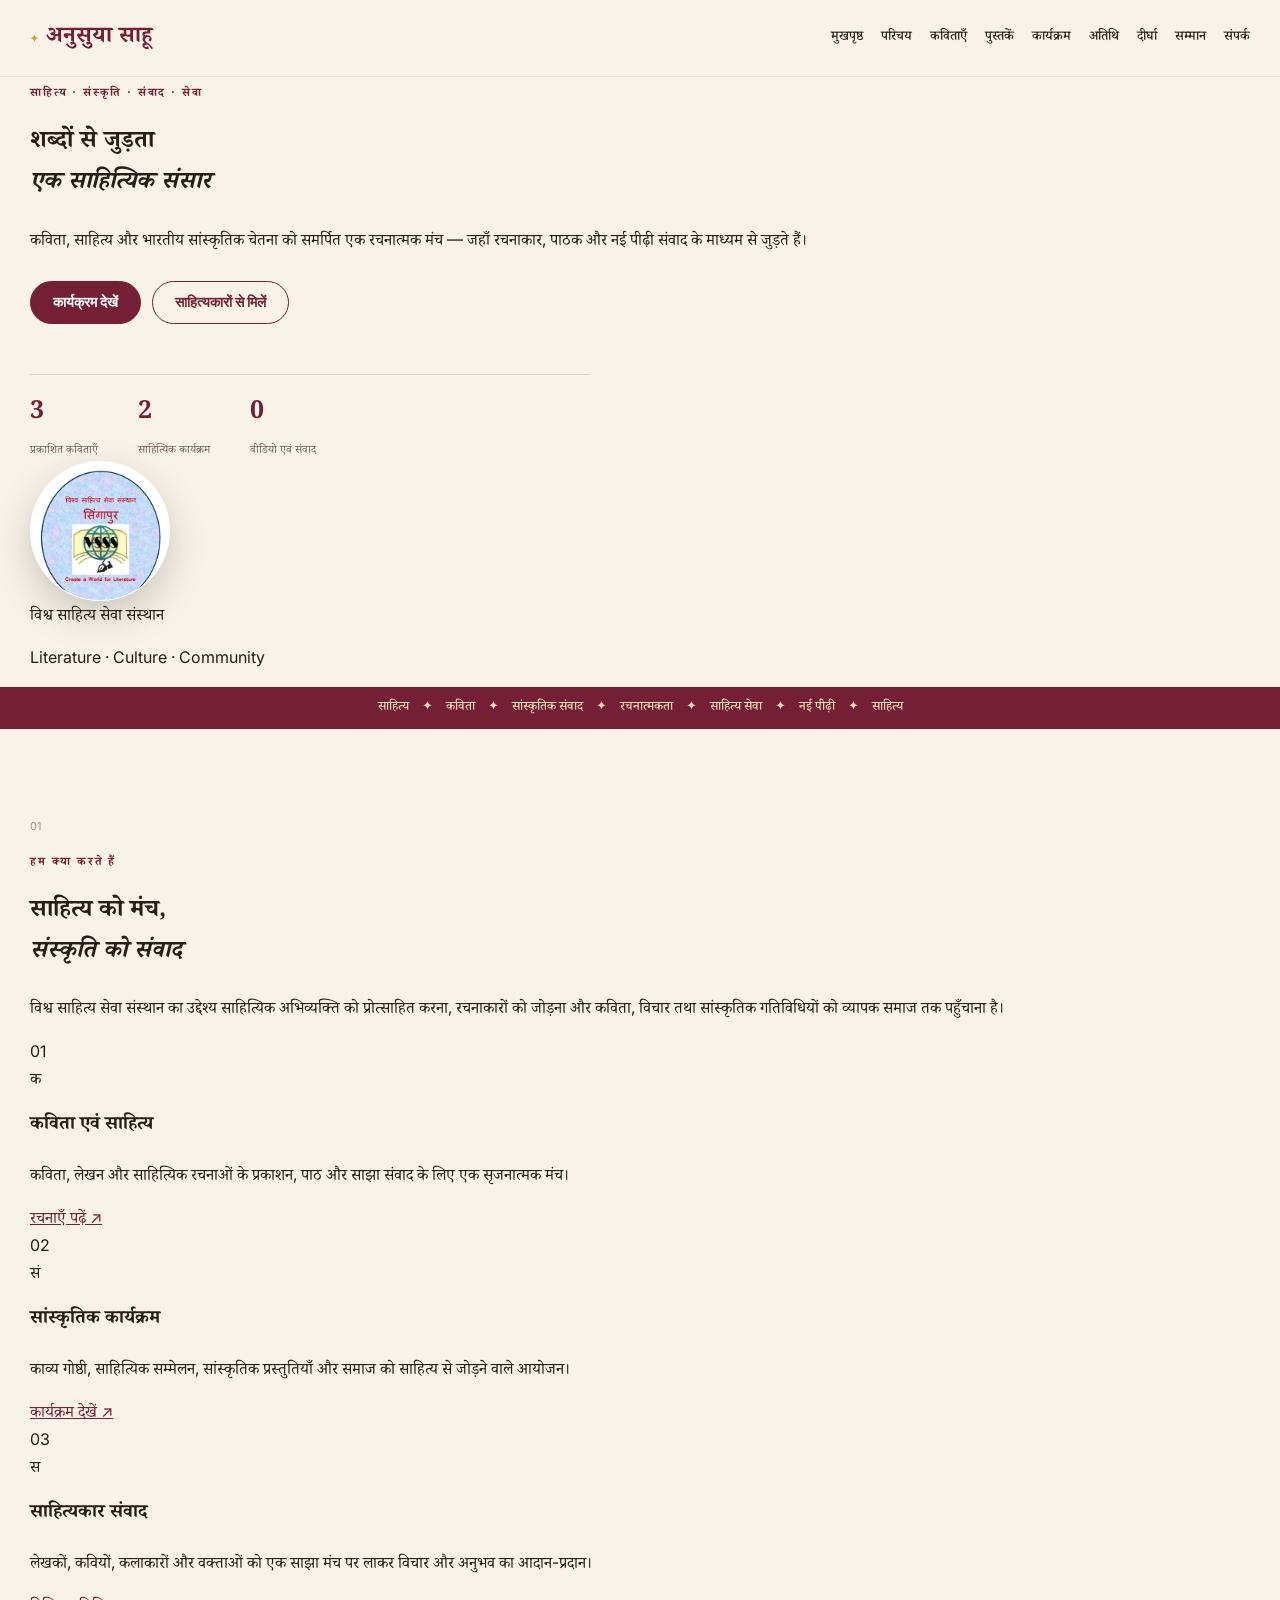
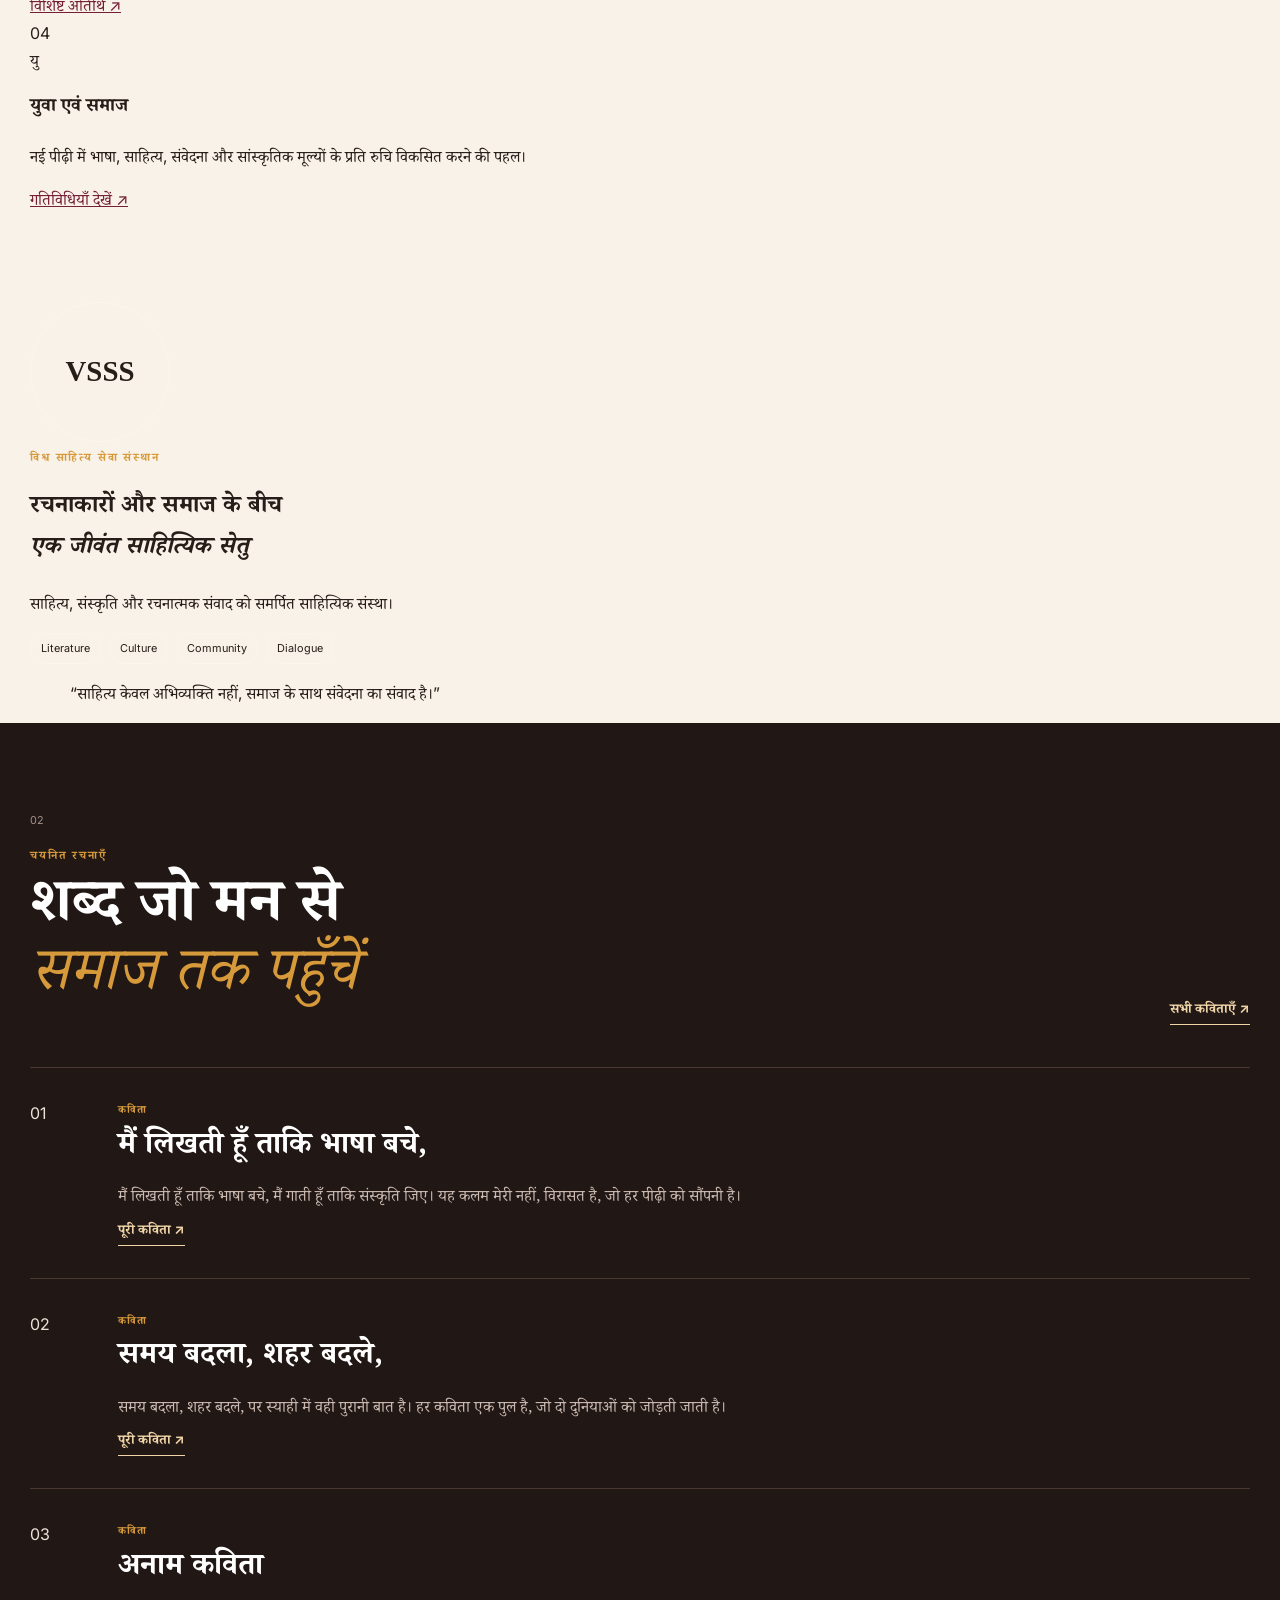
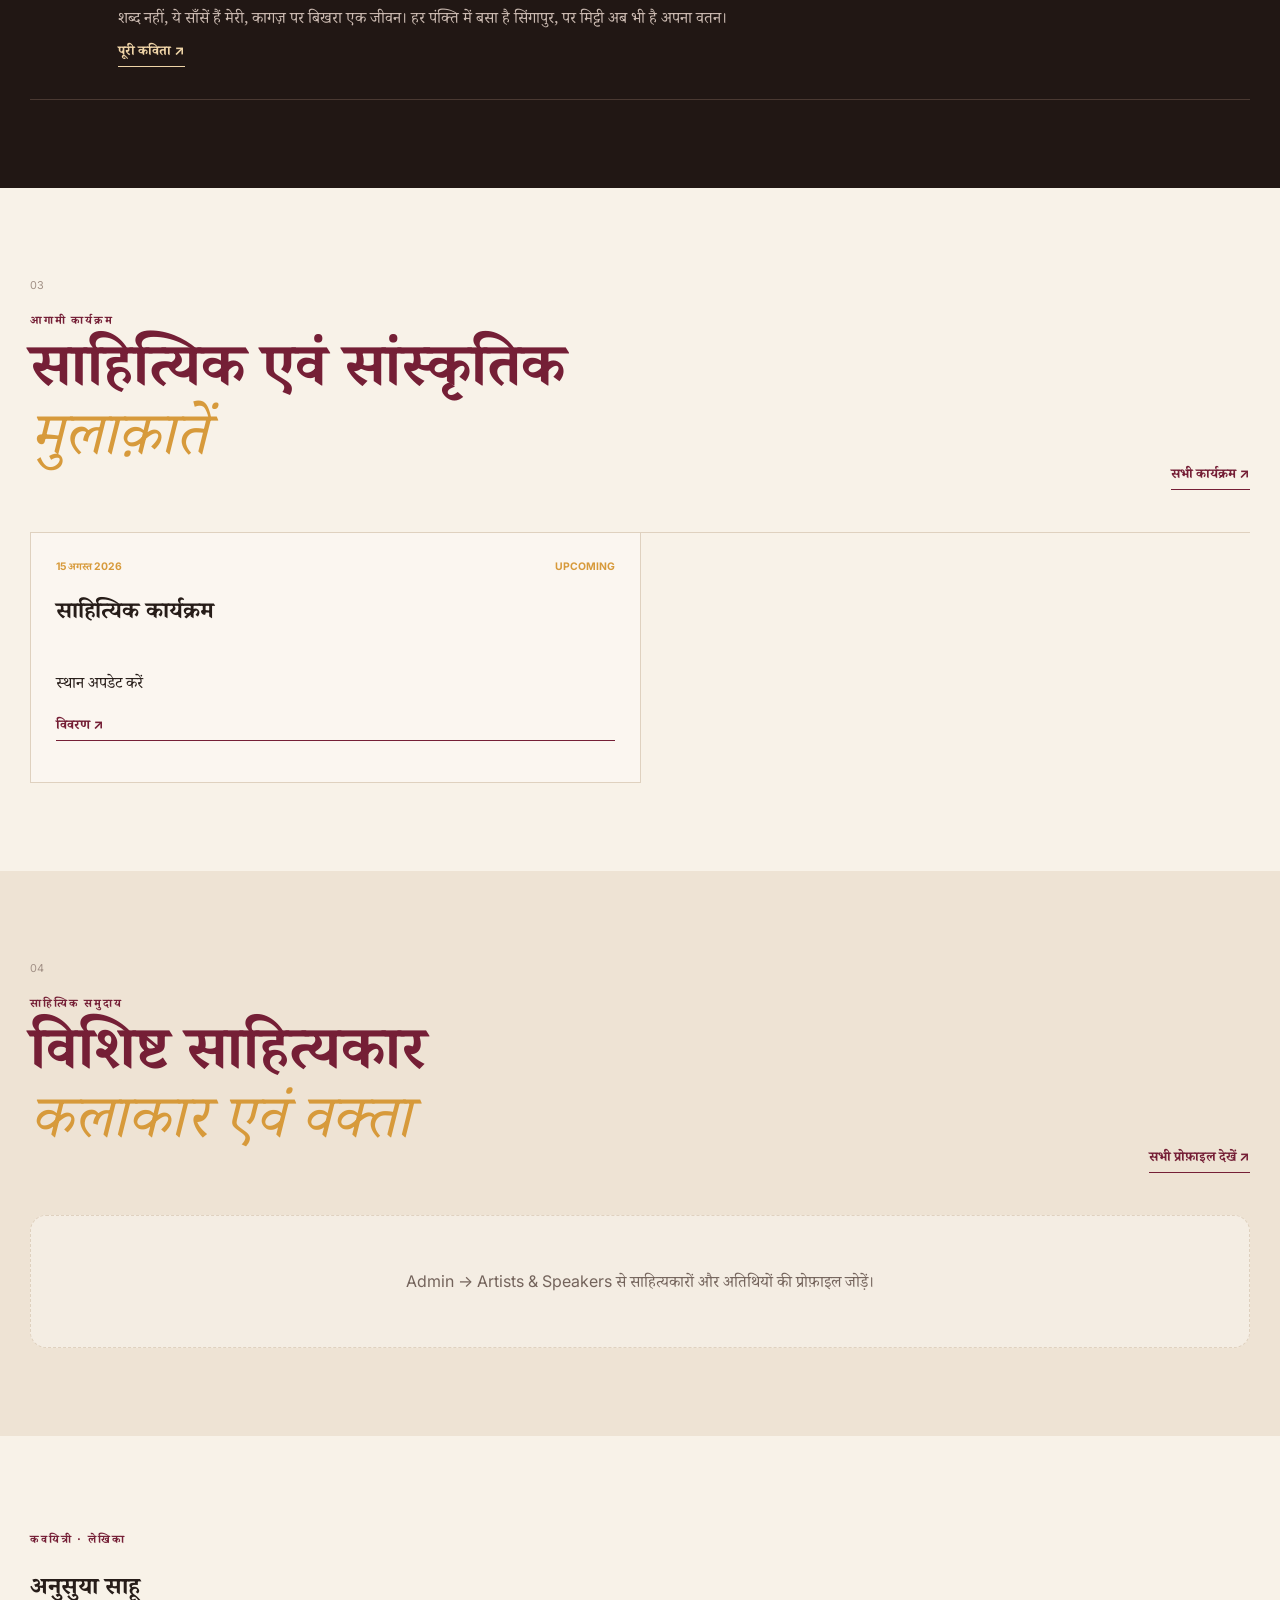
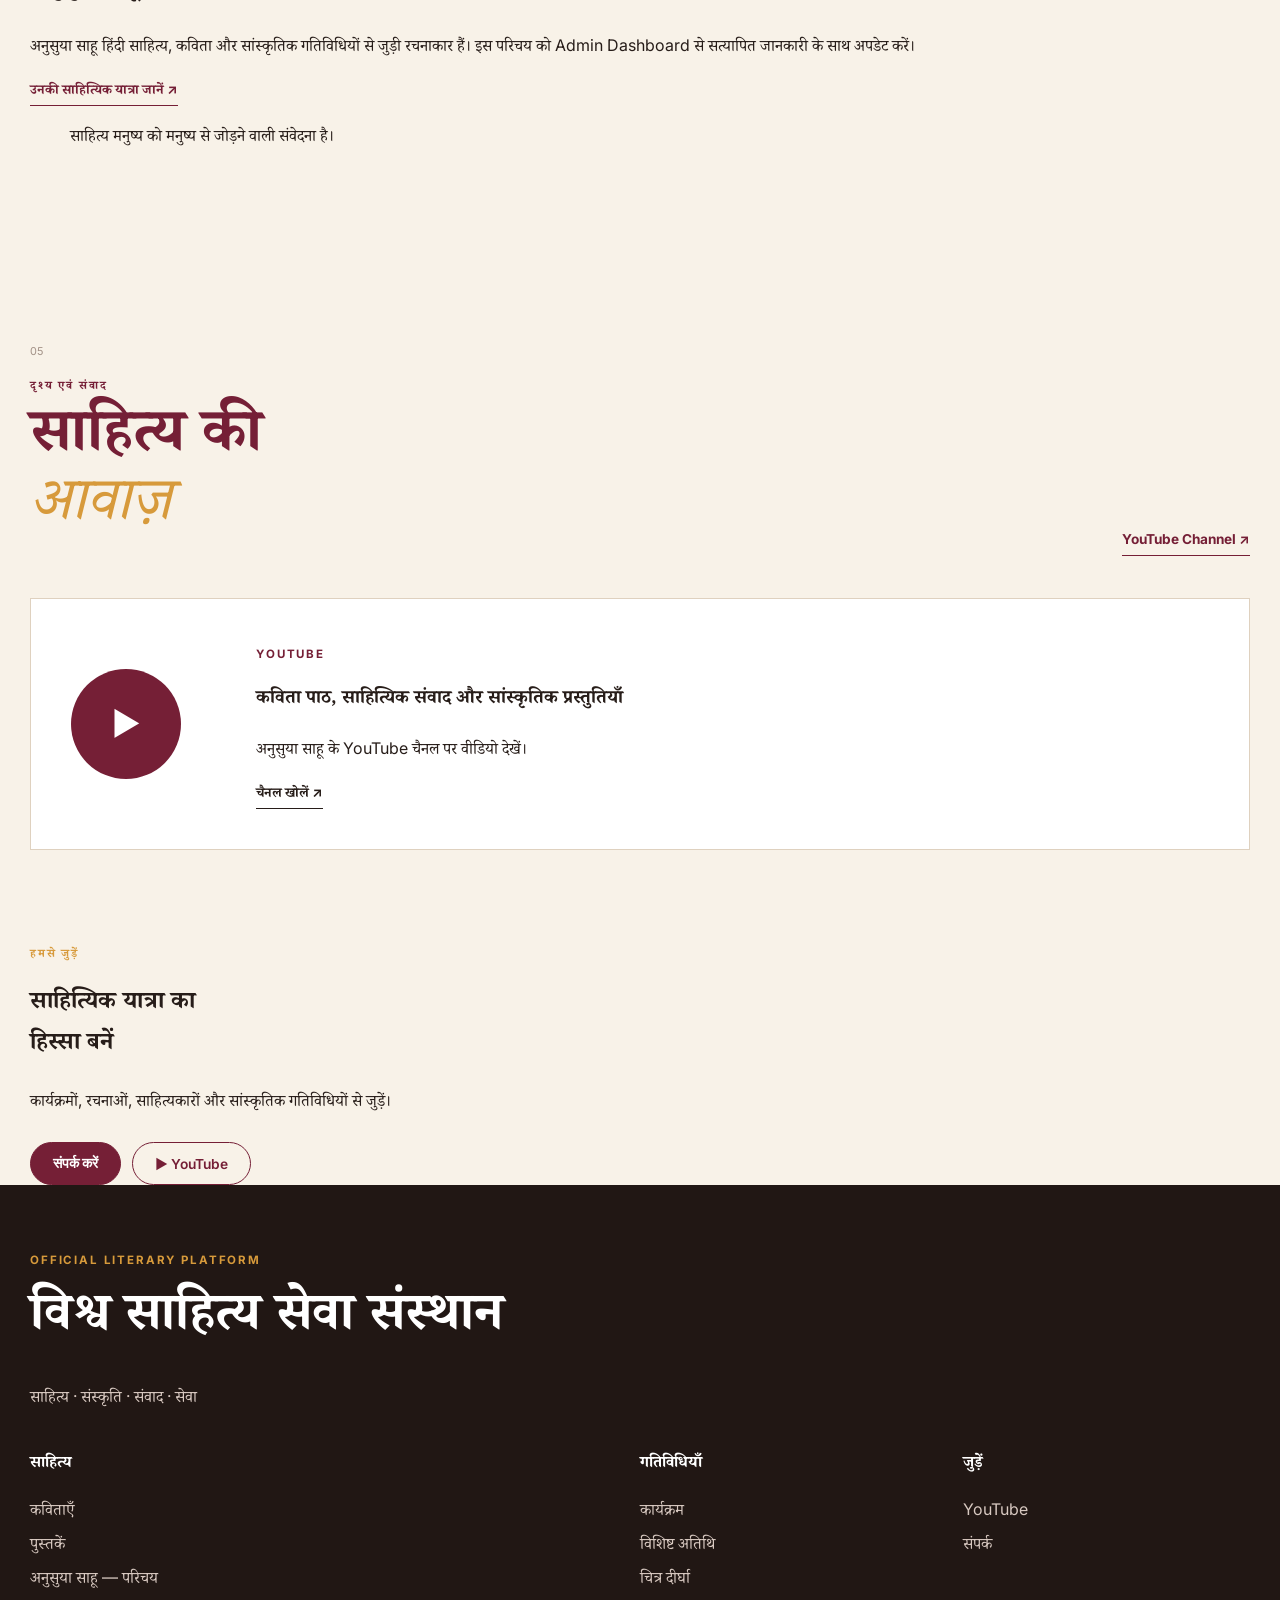
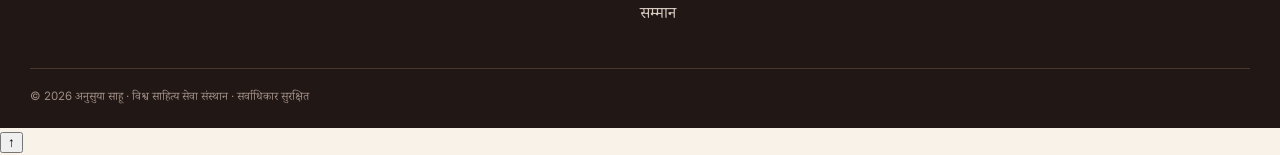
==== commit 571222ea: "Redesign homepage around VSSS mission and literary community" ====
--- a/index.html
+++ b/index.html
@@ -1 +1 @@
-<!doctype html><html lang="hi"><head><meta charset="utf-8"><meta name="viewport" content="width=device-width,initial-scale=1"><meta name="description" content="अनुसुया साहू — कवयित्री, लेखिका, साहित्य एवं संस्कृति की साधक।"><title>अनुसुया साहू | आधिकारिक वेबसाइट</title><link rel="stylesheet" href="css/style.css"><link rel="stylesheet" href="css/home.css"></head><body><header><div class="container nav"><a class="brand" href="index.html" data-site-name>अनुसुया साहू</a><button class="menu btn alt" aria-label="Menu">☰</button><nav><a href="index.html">मुखपृष्ठ</a><a href="about.html">परिचय</a><a href="poems.html">कविताएँ</a><a href="books.html">पुस्तकें</a><a href="events.html">कार्यक्रम</a><a href="people.html">अतिथि</a><a href="gallery.html">दीर्घा</a><a href="achievements.html">सम्मान</a><a href="contact.html">संपर्क</a></nav></div></header><main><section class="hero-v2"><div class="container hero-v2-grid"><div class="hero-v2-copy"><div class="eyebrow">कविता · साहित्य · संस्कृति</div><h1 id="heroName">अनुसुया साहू</h1><h2 id="tagline"></h2><p class="hero-quote" id="heroText"></p><div class="actions"><a href="poems.html" class="btn">रचनाएँ पढ़ें</a><a id="yt" class="btn light" target="_blank" rel="noopener">▶ YouTube</a></div><div class="hero-mini-stats"><div><b id="poemCount">0</b><span>कविताएँ</span></div><div><b id="eventCount">0</b><span>कार्यक्रम</span></div><div><b id="videoCount">0</b><span>वीडियो</span></div></div></div><div class="hero-v2-visual"><div class="portrait-frame" id="heroImage"></div><div class="vertical-type">OFFICIAL LITERARY WEBSITE</div><div class="hero-badge"><span>✦</span><b>शब्दों से<br>संवाद</b></div></div></div></section><section class="marquee"><div>कविता　✦　साहित्य　✦　संस्कृति　✦　संवेदना　✦　संवाद　✦　कविता　✦　साहित्य</div></section><section class="section intro-v2"><div class="container editorial-grid"><div class="editorial-title"><span class="section-no">01</span><span class="kicker">परिचय</span><h2>शब्दों के माध्यम से<br><em>संवेदना की यात्रा</em></h2></div><div class="editorial-copy"><p id="aboutText"></p><blockquote id="mainQuote"></blockquote><a class="text-link" href="about.html">साहित्यिक यात्रा जानें ↗</a></div></div></section><section class="section dark-section"><div class="container"><div class="split-heading"><div><span class="section-no">02</span><span class="kicker gold">चयनित रचनाएँ</span><h2>कविता में<br>जीवन के रंग</h2></div><a class="text-link light-link" href="poems.html">सभी कविताएँ ↗</a></div><div class="poem-editorial" id="poemGrid"></div></div></section><section class="section events-home"><div class="container"><div class="split-heading"><div><span class="section-no">03</span><span class="kicker">कार्यक्रम</span><h2>आगामी साहित्यिक<br><em>मुलाक़ातें</em></h2></div><a class="text-link" href="events.html">सभी कार्यक्रम ↗</a></div><div class="event-feature-grid" id="eventGrid"></div></div></section><section class="section guest-preview"><div class="container"><div class="split-heading"><div><span class="section-no">04</span><span class="kicker">साहित्यिक संगति</span><h2>विशिष्ट साहित्यकार<br><em>एवं अतिथि</em></h2></div><a class="text-link" href="people.html">सभी प्रोफ़ाइल देखें ↗</a></div><div class="people-home-grid" id="peopleGrid"></div></div></section><section class="institution-band"><div class="container institution-grid"><div class="institution-mark">VSSS</div><div><span class="kicker gold">साहित्यिक संस्था</span><h2 id="institutionName">विश्व साहित्य सेवा संस्थान</h2><p id="institutionText"></p><div class="institution-tags"><span>Literature</span><span>Culture</span><span>Community</span></div></div><div class="institution-quote">Create a World<br>for Literature</div></div></section><section class="section media-section"><div class="container"><div class="split-heading"><div><span class="section-no">05</span><span class="kicker">दृश्य एवं संवाद</span><h2>साहित्य की<br><em>आवाज़</em></h2></div><a id="channelBtn" class="text-link" target="_blank" rel="noopener">YouTube Channel ↗</a></div><div class="media-feature" id="videoGrid"></div></div></section></main><footer><div class="container"><div class="footer-brand"><span class="kicker gold">Official Website</span><h2 data-site-name>अनुसुया साहू</h2><p>कवयित्री · लेखिका · साहित्य एवं संस्कृति की साधक</p></div><div class="footer-grid"><div><h4>साहित्य</h4><a href="poems.html">कविताएँ</a><a href="books.html">पुस्तकें</a><a href="about.html">साहित्यिक यात्रा</a></div><div><h4>गतिविधियाँ</h4><a href="events.html">कार्यक्रम</a><a href="people.html">विशिष्ट अतिथि</a><a href="gallery.html">चित्र दीर्घा</a><a href="achievements.html">सम्मान</a></div><div><h4>जुड़ें</h4><a id="footerYoutube" target="_blank">YouTube</a><a href="contact.html">संपर्क</a></div></div><div class="footer-bottom">© <span id="year"></span> अनुसुया साहू · सर्वाधिकार सुरक्षित</div></div></footer><script src="js/app.js"></script><script src="js/home.js"></script></body></html>+<!doctype html><html lang="hi"><head><meta charset="utf-8"><meta name="viewport" content="width=device-width,initial-scale=1"><meta name="description" content="विश्व साहित्य सेवा संस्थान और कवयित्री अनुसुया साहू का आधिकारिक साहित्यिक मंच — कविता, साहित्य, संस्कृति, कार्यक्रम और रचनात्मक संवाद।"><title>अनुसुया साहू | विश्व साहित्य सेवा संस्थान</title><link rel="stylesheet" href="css/style.css"><link rel="stylesheet" href="css/home.css"></head><body><header><div class="container nav"><a class="brand" href="index.html" data-site-name>अनुसुया साहू</a><button class="menu btn alt" aria-label="Menu">☰</button><nav><a href="index.html">मुखपृष्ठ</a><a href="about.html">परिचय</a><a href="poems.html">कविताएँ</a><a href="books.html">पुस्तकें</a><a href="events.html">कार्यक्रम</a><a href="people.html">अतिथि</a><a href="gallery.html">दीर्घा</a><a href="achievements.html">सम्मान</a><a href="contact.html">संपर्क</a></nav></div></header><main><section class="vsss-hero"><div class="container vsss-hero-grid"><div class="vsss-hero-copy"><span class="eyebrow">साहित्य · संस्कृति · संवाद · सेवा</span><h1>शब्दों से जुड़ता<br><em>एक साहित्यिक संसार</em></h1><p>कविता, साहित्य और भारतीय सांस्कृतिक चेतना को समर्पित एक रचनात्मक मंच — जहाँ रचनाकार, पाठक और नई पीढ़ी संवाद के माध्यम से जुड़ते हैं।</p><div class="actions"><a href="events.html" class="btn">कार्यक्रम देखें</a><a href="people.html" class="btn light">साहित्यकारों से मिलें</a></div><div class="hero-mini-stats"><div><b id="poemCount">0</b><span>प्रकाशित कविताएँ</span></div><div><b id="eventCount">0</b><span>साहित्यिक कार्यक्रम</span></div><div><b id="videoCount">0</b><span>वीडियो एवं संवाद</span></div></div></div><div class="vsss-hero-emblem"><div class="hero-logo-shell"><div class="institution-mark hero-institution-mark">VSSS</div></div><span>विश्व साहित्य सेवा संस्थान</span><p>Literature · Culture · Community</p></div></div></section><section class="marquee"><div>साहित्य　✦　कविता　✦　सांस्कृतिक संवाद　✦　रचनात्मकता　✦　साहित्य सेवा　✦　नई पीढ़ी　✦　साहित्य</div></section><section class="section purpose-home"><div class="container"><div class="purpose-intro"><div><span class="section-no">01</span><span class="kicker">हम क्या करते हैं</span><h2>साहित्य को मंच,<br><em>संस्कृति को संवाद</em></h2></div><p>विश्व साहित्य सेवा संस्थान का उद्देश्य साहित्यिक अभिव्यक्ति को प्रोत्साहित करना, रचनाकारों को जोड़ना और कविता, विचार तथा सांस्कृतिक गतिविधियों को व्यापक समाज तक पहुँचाना है।</p></div><div class="work-grid"><article><span>01</span><div class="work-icon">क</div><h3>कविता एवं साहित्य</h3><p>कविता, लेखन और साहित्यिक रचनाओं के प्रकाशन, पाठ और साझा संवाद के लिए एक सृजनात्मक मंच।</p><a href="poems.html">रचनाएँ पढ़ें ↗</a></article><article><span>02</span><div class="work-icon">सं</div><h3>सांस्कृतिक कार्यक्रम</h3><p>काव्य गोष्ठी, साहित्यिक सम्मेलन, सांस्कृतिक प्रस्तुतियाँ और समाज को साहित्य से जोड़ने वाले आयोजन।</p><a href="events.html">कार्यक्रम देखें ↗</a></article><article><span>03</span><div class="work-icon">स</div><h3>साहित्यकार संवाद</h3><p>लेखकों, कवियों, कलाकारों और वक्ताओं को एक साझा मंच पर लाकर विचार और अनुभव का आदान-प्रदान।</p><a href="people.html">विशिष्ट अतिथि ↗</a></article><article><span>04</span><div class="work-icon">यु</div><h3>युवा एवं समाज</h3><p>नई पीढ़ी में भाषा, साहित्य, संवेदना और सांस्कृतिक मूल्यों के प्रति रुचि विकसित करने की पहल।</p><a href="gallery.html">गतिविधियाँ देखें ↗</a></article></div></div></section><section class="institution-story"><div class="container institution-story-grid"><div class="story-emblem"><div class="institution-mark story-institution-mark">VSSS</div></div><div><span class="kicker gold">विश्व साहित्य सेवा संस्थान</span><h2>रचनाकारों और समाज के बीच<br><em>एक जीवंत साहित्यिक सेतु</em></h2><p id="institutionText">साहित्य, संस्कृति और रचनात्मक संवाद को समर्पित साहित्यिक संस्था।</p><div class="institution-tags"><span>Literature</span><span>Culture</span><span>Community</span><span>Dialogue</span></div></div><blockquote>“साहित्य केवल अभिव्यक्ति नहीं, समाज के साथ संवेदना का संवाद है।”</blockquote></div></section><section class="section dark-section"><div class="container"><div class="split-heading"><div><span class="section-no">02</span><span class="kicker gold">चयनित रचनाएँ</span><h2>शब्द जो मन से<br><em>समाज तक पहुँचें</em></h2></div><a class="text-link light-link" href="poems.html">सभी कविताएँ ↗</a></div><div class="poem-editorial" id="poemGrid"></div></div></section><section class="section events-home"><div class="container"><div class="split-heading"><div><span class="section-no">03</span><span class="kicker">आगामी कार्यक्रम</span><h2>साहित्यिक एवं सांस्कृतिक<br><em>मुलाक़ातें</em></h2></div><a class="text-link" href="events.html">सभी कार्यक्रम ↗</a></div><div class="event-feature-grid" id="eventGrid"></div></div></section><section class="section guest-preview"><div class="container"><div class="split-heading"><div><span class="section-no">04</span><span class="kicker">साहित्यिक समुदाय</span><h2>विशिष्ट साहित्यकार<br><em>कलाकार एवं वक्ता</em></h2></div><a class="text-link" href="people.html">सभी प्रोफ़ाइल देखें ↗</a></div><div class="people-home-grid" id="peopleGrid"></div></div></section><section class="section founder-strip"><div class="container founder-strip-grid"><div><span class="kicker">कवयित्री · लेखिका</span><h2 id="heroName">अनुसुया साहू</h2><p id="aboutText"></p><a class="text-link" href="about.html">उनकी साहित्यिक यात्रा जानें ↗</a></div><blockquote id="mainQuote"></blockquote></div></section><section class="section media-section"><div class="container"><div class="split-heading"><div><span class="section-no">05</span><span class="kicker">दृश्य एवं संवाद</span><h2>साहित्य की<br><em>आवाज़</em></h2></div><a id="channelBtn" class="text-link" target="_blank" rel="noopener">YouTube Channel ↗</a></div><div class="media-feature" id="videoGrid"></div></div></section><section class="home-cta"><div class="container"><span class="kicker gold">हमसे जुड़ें</span><h2>साहित्यिक यात्रा का<br>हिस्सा बनें</h2><p>कार्यक्रमों, रचनाओं, साहित्यकारों और सांस्कृतिक गतिविधियों से जुड़ें।</p><div class="actions"><a href="contact.html" class="btn">संपर्क करें</a><a id="yt" class="btn light" target="_blank" rel="noopener">▶ YouTube</a></div></div></section></main><footer><div class="container"><div class="footer-brand"><span class="kicker gold">Official Literary Platform</span><h2>विश्व साहित्य सेवा संस्थान</h2><p>साहित्य · संस्कृति · संवाद · सेवा</p></div><div class="footer-grid"><div><h4>साहित्य</h4><a href="poems.html">कविताएँ</a><a href="books.html">पुस्तकें</a><a href="about.html">अनुसुया साहू — परिचय</a></div><div><h4>गतिविधियाँ</h4><a href="events.html">कार्यक्रम</a><a href="people.html">विशिष्ट अतिथि</a><a href="gallery.html">चित्र दीर्घा</a><a href="achievements.html">सम्मान</a></div><div><h4>जुड़ें</h4><a id="footerYoutube" target="_blank">YouTube</a><a href="contact.html">संपर्क</a></div></div><div class="footer-bottom">© <span id="year"></span> अनुसुया साहू · विश्व साहित्य सेवा संस्थान · सर्वाधिकार सुरक्षित</div></div></footer><script src="js/app.js"></script><script src="js/home.js"></script></body></html>
--- a/css/style.css
+++ b/css/style.css
@@ -1,9 +1,9 @@
 @import url('https://fonts.googleapis.com/css2?family=Noto+Serif+Devanagari:wght@400;500;600;700&family=Inter:wght@400;500;600;700&display=swap');
-:root{--primary:#751f36;--primary2:#40121f;--accent:#d79a3b;--bg:#f8f2e8;--surface:#fffdf8;--text:#271d19;--muted:#74645c;--line:#dfd1bf;--dark:#211714;--shadow:0 22px 60px rgba(53,31,20,.12)}*{box-sizing:border-box}html{scroll-behavior:smooth;scroll-padding-top:88px}body{margin:0;overflow-x:hidden;background:var(--bg);color:var(--text);font-family:Inter,'Noto Serif Devanagari',sans-serif;line-height:1.7;-webkit-font-smoothing:antialiased}img,iframe{max-width:100%}h1,h2,h3{font-family:'Noto Serif Devanagari',serif}.container{width:min(1220px,calc(100% - 48px));margin:auto}a{color:var(--primary)}header{position:sticky;top:0;z-index:50;background:rgba(248,242,232,.94);backdrop-filter:blur(18px);border-bottom:1px solid rgba(70,40,25,.08)}.nav{height:76px;display:flex;align-items:center;justify-content:space-between;gap:22px}.brand{flex:none;font:700 1.42rem 'Noto Serif Devanagari';color:var(--primary);text-decoration:none}.brand:before{content:'✦';color:var(--accent);font-size:.65rem;margin-right:8px}nav{display:flex;gap:18px;align-items:center}nav a{white-space:nowrap;color:var(--text);text-decoration:none;font:500 .84rem 'Noto Serif Devanagari'}.menu{display:none!important}.btn{display:inline-flex;align-items:center;justify-content:center;padding:12px 22px;border:1px solid var(--primary);border-radius:999px;background:var(--primary);color:#fff;text-decoration:none;font:600 .86rem Inter;transition:.2s}.btn.alt,.btn.light{background:transparent;color:var(--primary)}.eyebrow,.kicker{display:inline-block;color:var(--primary);font-size:.72rem;font-weight:700;letter-spacing:.16em;text-transform:uppercase}.gold{color:var(--accent)!important}.hero-v2{overflow:hidden;background:linear-gradient(115deg,#f4eadb,#fbf6ed 55%,#ead6c1)}.hero-v2-grid{min-height:700px;display:grid;grid-template-columns:minmax(0,1.05fr) minmax(360px,.8fr);align-items:center;gap:64px;padding:60px 0}.hero-v2 h1{font-size:clamp(4.5rem,7vw,7.3rem);line-height:.96;letter-spacing:-.05em;color:var(--primary);margin:.16em 0}.hero-v2 h2{font-size:1.05rem;font-weight:500;color:#5c4941}.hero-quote{max-width:610px;font:400 1.22rem/1.8 'Noto Serif Devanagari';border-left:2px solid var(--accent);padding-left:20px}.actions{display:flex;gap:11px;flex-wrap:wrap;margin-top:28px}.hero-mini-stats{display:flex;gap:40px;margin-top:50px;padding-top:20px;border-top:1px solid rgba(70,40,25,.15);max-width:560px}.hero-mini-stats b{display:block;font:700 1.55rem 'Noto Serif Devanagari';color:var(--primary)}.hero-mini-stats span{font-size:.7rem;color:var(--muted)}.hero-v2-visual{position:relative;padding-right:28px}.portrait-frame{height:550px;border-radius:250px 250px 22px 22px;overflow:hidden;background:#d7b48f;box-shadow:0 35px 75px rgba(55,30,20,.2)}.portrait-frame img{width:100%;height:100%;object-fit:cover;object-position:center 24%}.vertical-type{position:absolute;right:-58px;top:50%;transform:rotate(90deg);font-size:.6rem;letter-spacing:.24em}.hero-badge{position:absolute;left:-35px;bottom:25px;width:120px;height:120px;border-radius:50%;display:grid;place-items:center;text-align:center;background:var(--primary);color:white;border:7px solid var(--bg);font-family:'Noto Serif Devanagari'}.marquee{overflow:hidden;background:var(--primary);color:#f6dfb8;padding:11px;white-space:nowrap;font:500 .8rem 'Noto Serif Devanagari'}.marquee div{text-align:center}.section{padding:88px 0}.section-no{display:block;font-size:.68rem;color:#a39287;margin-bottom:10px}.editorial-grid{display:grid;grid-template-columns:minmax(0,1fr) minmax(0,1fr);gap:90px}.editorial-title h2,.split-heading h2{font-size:clamp(2.7rem,4.7vw,4.4rem);line-height:1.15;margin:10px 0;color:var(--primary)}.editorial-title em,.split-heading em{font-weight:400;color:var(--accent)}.editorial-copy>p{font:400 1.1rem/2 'Noto Serif Devanagari';margin-top:35px}.editorial-copy blockquote{font:500 1.3rem/1.8 'Noto Serif Devanagari';color:var(--primary);padding:20px 0 20px 24px;border-left:2px solid var(--accent)}.text-link{display:inline-flex;text-decoration:none;font-weight:700;font-size:.85rem;border-bottom:1px solid currentColor;padding-bottom:4px}.dark-section{background:var(--dark);color:#eee2d8}.dark-section .split-heading h2{color:#fff}.split-heading{display:flex;justify-content:space-between;align-items:end;gap:30px;margin-bottom:42px}.light-link{color:#efd4a7}.poem-editorial{border-top:1px solid #4a3932}.poem-feature{display:grid;grid-template-columns:70px 1fr;gap:18px;padding:32px 0;border-bottom:1px solid #4a3932}.poem-feature h3{font-size:1.9rem;color:#fff;margin:4px 0 10px}.poem-feature .poem-excerpt{font:400 1rem/1.9 'Noto Serif Devanagari';color:#cbbab1;display:-webkit-box;-webkit-line-clamp:3;-webkit-box-orient:vertical;overflow:hidden}.meta{color:var(--accent);font-size:.68rem;font-weight:700;letter-spacing:.09em}.event-feature-grid{display:grid;grid-template-columns:repeat(2,minmax(0,1fr));border-top:1px solid var(--line);border-left:1px solid var(--line)}.home-event{min-width:0;min-height:250px;border-right:1px solid var(--line);border-bottom:1px solid var(--line);background:rgba(255,255,255,.32);display:grid;grid-template-columns:minmax(130px,.75fr) minmax(0,1fr)}.home-event:not(:has(.home-event-image)){grid-template-columns:1fr}.home-event-image{overflow:hidden;min-height:250px}.home-event-image img{width:100%;height:100%;object-fit:cover}.home-event-content{min-width:0;padding:25px;display:flex;flex-direction:column}.event-topline{display:flex;justify-content:space-between;gap:10px;font-size:.65rem;font-weight:700;color:var(--accent)}.home-event h3{font-size:1.45rem;line-height:1.35}.guest-preview{background:#eee3d4}.people-home-grid,.people-grid{display:grid;grid-template-columns:repeat(4,minmax(0,1fr));gap:20px}.person-home-card,.person-card{min-width:0;background:#fff;border:1px solid var(--line);overflow:hidden}.person-home-photo,.person-photo{display:block;aspect-ratio:4/5;background:#e7d8c6;overflow:hidden;text-decoration:none}.person-home-photo img,.person-photo img{width:100%;height:100%;object-fit:cover}.person-home-photo>span,.person-photo>span{height:100%;display:grid;place-items:center;font-size:3rem;color:var(--accent)}.person-home-card>div,.person-info{padding:19px}.person-home-card h3,.person-info h2{font-size:1.35rem;margin:6px 0}.person-home-card p,.person-info p{color:var(--muted)}.people-tools{display:grid;grid-template-columns:1fr 260px;gap:12px;margin-bottom:30px}.people-tools input,.people-tools select{width:100%;min-width:0;padding:13px;border:1px solid var(--line);background:#fff;font:inherit}.institution-band{background:var(--primary);color:#f8eee5;padding:70px 0}.institution-grid{display:grid;grid-template-columns:150px minmax(0,1fr) minmax(220px,.65fr);gap:45px;align-items:center}.institution-mark,.institution-seal{width:140px;height:140px;border-radius:50%;border:1px solid rgba(255,255,255,.35);display:grid;place-items:center;font:700 1.8rem Georgia}.institution-grid h2{font-size:2.5rem}.institution-grid p{color:#e2cfc7}.institution-tags{display:flex;gap:8px;flex-wrap:wrap}.institution-tags span{border:1px solid rgba(255,255,255,.25);border-radius:999px;padding:5px 10px;font-size:.68rem}.institution-quote{font:italic 1.6rem/1.5 Georgia;color:#f0c983;border-left:1px solid rgba(255,255,255,.25);padding-left:30px}.media-feature{display:grid;grid-template-columns:repeat(2,minmax(0,1fr));gap:20px}.media-card{min-width:0;background:#fff;border:1px solid var(--line);padding:12px}.media-frame iframe{width:100%;aspect-ratio:16/9;border:0}.youtube-channel-card{grid-column:1/-1;display:grid;grid-template-columns:150px minmax(0,1fr);align-items:center;gap:35px;text-decoration:none;background:#fff;border:1px solid var(--line);padding:40px;color:var(--text)}.play-large{width:110px;height:110px;border-radius:50%;display:grid;place-items:center;background:var(--primary);color:white;font-size:2rem}.page-hero{padding:68px 0 35px;text-align:center}.page-hero h1{font-size:clamp(2.5rem,5vw,4rem);color:var(--primary);margin:0}.grid{display:grid;grid-template-columns:repeat(3,minmax(0,1fr));gap:22px}.grid.two{grid-template-columns:repeat(2,minmax(0,1fr))}.card{min-width:0;background:#fff;border:1px solid var(--line);padding:24px}.card img{width:100%;aspect-ratio:16/10;object-fit:cover}.poem-card .poem-excerpt{white-space:pre-line;font-family:'Noto Serif Devanagari'}.event-tabs{display:flex;justify-content:center;gap:8px;flex-wrap:wrap;margin-bottom:40px}.event-tab{border:1px solid var(--line);background:#fff;padding:10px 18px;border-radius:999px}.event-tab.active{background:var(--primary);color:#fff}.event-tab-panel{display:none}.event-tab-panel.active{display:block}.event-image img{width:100%}.event-status{display:inline-flex;border-radius:999px;padding:4px 8px;font-size:.7rem}.event-status.live{background:#fff0d6}.event-status.done{background:#e8f1eb}.prose{max-width:850px;margin:auto}.empty{grid-column:1/-1;text-align:center;padding:42px;border:1px dashed var(--line);color:var(--muted)}
+:root{--primary:#751f36;--primary2:#40121f;--accent:#d79a3b;--bg:#f8f2e8;--surface:#fffdf8;--text:#271d19;--muted:#74645c;--line:#dfd1bf;--dark:#211714;--shadow:0 22px 60px rgba(53,31,20,.12)}*{box-sizing:border-box}html{scroll-behavior:smooth;scroll-padding-top:88px}body{margin:0;overflow-x:hidden;background:var(--bg);color:var(--text);font-family:Inter,'Noto Serif Devanagari',sans-serif;line-height:1.7;-webkit-font-smoothing:antialiased}img,iframe{max-width:100%}h1,h2,h3{font-family:'Noto Serif Devanagari',serif}.container{width:min(1220px,calc(100% - 48px));margin:auto}a{color:var(--primary)}header{position:sticky;top:0;z-index:50;background:rgba(248,242,232,.94);backdrop-filter:blur(18px);border-bottom:1px solid rgba(70,40,25,.08)}.nav{height:76px;display:flex;align-items:center;justify-content:space-between;gap:22px}.brand{flex:none;font:700 1.42rem 'Noto Serif Devanagari';color:var(--primary);text-decoration:none}.brand:before{content:'✦';color:var(--accent);font-size:.65rem;margin-right:8px}nav{display:flex;gap:18px;align-items:center}nav a{white-space:nowrap;color:var(--text);text-decoration:none;font:500 .84rem 'Noto Serif Devanagari'}.menu{display:none!important}.btn{display:inline-flex;align-items:center;justify-content:center;padding:12px 22px;border:1px solid var(--primary);border-radius:999px;background:var(--primary);color:#fff;text-decoration:none;font:600 .86rem Inter;transition:.2s}.btn:hover{transform:translateY(-2px);box-shadow:0 10px 25px rgba(117,31,54,.15)}.btn.alt,.btn.light{background:transparent;color:var(--primary)}.eyebrow,.kicker{display:inline-block;color:var(--primary);font-size:.72rem;font-weight:700;letter-spacing:.16em;text-transform:uppercase}.gold{color:var(--accent)!important}.hero-v2{overflow:hidden;background:linear-gradient(115deg,#f4eadb,#fbf6ed 55%,#ead6c1)}.hero-v2-grid{min-height:700px;display:grid;grid-template-columns:minmax(0,1.05fr) minmax(360px,.8fr);align-items:center;gap:64px;padding:60px 0}.hero-v2 h1{font-size:clamp(4.5rem,7vw,7.3rem);line-height:.96;letter-spacing:-.05em;color:var(--primary);margin:.16em 0}.hero-v2 h2{font-size:1.05rem;font-weight:500;color:#5c4941}.hero-quote{max-width:610px;font:400 1.22rem/1.8 'Noto Serif Devanagari';border-left:2px solid var(--accent);padding-left:20px}.actions{display:flex;gap:11px;flex-wrap:wrap;margin-top:28px}.hero-mini-stats{display:flex;gap:40px;margin-top:50px;padding-top:20px;border-top:1px solid rgba(70,40,25,.15);max-width:560px}.hero-mini-stats b{display:block;font:700 1.55rem 'Noto Serif Devanagari';color:var(--primary)}.hero-mini-stats span{font-size:.7rem;color:var(--muted)}.hero-v2-visual{position:relative;padding-right:28px}.portrait-frame{height:550px;border-radius:250px 250px 22px 22px;overflow:hidden;background:#d7b48f;box-shadow:0 35px 75px rgba(55,30,20,.2)}.portrait-frame img{width:100%;height:100%;object-fit:cover;object-position:center 24%}.vertical-type{position:absolute;right:-58px;top:50%;transform:rotate(90deg);font-size:.6rem;letter-spacing:.24em}.hero-badge{position:absolute;left:-35px;bottom:25px;width:120px;height:120px;border-radius:50%;display:grid;place-items:center;text-align:center;background:var(--primary);color:white;border:7px solid var(--bg);font-family:'Noto Serif Devanagari'}.marquee{overflow:hidden;background:var(--primary);color:#f6dfb8;padding:11px;white-space:nowrap;font:500 .8rem 'Noto Serif Devanagari'}.marquee div{text-align:center}.section{padding:88px 0}.section-no{display:block;font-size:.68rem;color:#a39287;margin-bottom:10px}.editorial-grid{display:grid;grid-template-columns:minmax(0,1fr) minmax(0,1fr);gap:90px}.editorial-title h2,.split-heading h2{font-size:clamp(2.7rem,4.7vw,4.4rem);line-height:1.15;margin:10px 0;color:var(--primary)}.editorial-title em,.split-heading em{font-weight:400;color:var(--accent)}.editorial-copy>p{font:400 1.1rem/2 'Noto Serif Devanagari';margin-top:35px}.editorial-copy blockquote{font:500 1.3rem/1.8 'Noto Serif Devanagari';color:var(--primary);padding:20px 0 20px 24px;border-left:2px solid var(--accent)}.text-link{display:inline-flex;text-decoration:none;font-weight:700;font-size:.85rem;border-bottom:1px solid currentColor;padding-bottom:4px}.dark-section{background:var(--dark);color:#eee2d8}.dark-section .split-heading h2{color:#fff}.split-heading{display:flex;justify-content:space-between;align-items:end;gap:30px;margin-bottom:42px}.light-link{color:#efd4a7}.poem-editorial{border-top:1px solid #4a3932}.poem-feature{display:grid;grid-template-columns:70px 1fr;gap:18px;padding:32px 0;border-bottom:1px solid #4a3932}.poem-feature h3{font-size:1.9rem;color:#fff;margin:4px 0 10px}.poem-feature .poem-excerpt{font:400 1rem/1.9 'Noto Serif Devanagari';color:#cbbab1;display:-webkit-box;-webkit-line-clamp:3;-webkit-box-orient:vertical;overflow:hidden}.meta{color:var(--accent);font-size:.68rem;font-weight:700;letter-spacing:.09em}.event-feature-grid{display:grid;grid-template-columns:repeat(2,minmax(0,1fr));border-top:1px solid var(--line);border-left:1px solid var(--line)}.home-event{min-width:0;min-height:250px;border-right:1px solid var(--line);border-bottom:1px solid var(--line);background:rgba(255,255,255,.32);display:grid;grid-template-columns:minmax(130px,.75fr) minmax(0,1fr)}.home-event:not(:has(.home-event-image)){grid-template-columns:1fr}.home-event-image{overflow:hidden;min-height:250px}.home-event-image img{width:100%;height:100%;object-fit:cover}.home-event-content{min-width:0;padding:25px;display:flex;flex-direction:column}.event-topline{display:flex;justify-content:space-between;gap:10px;font-size:.65rem;font-weight:700;color:var(--accent)}.home-event h3{font-size:1.45rem;line-height:1.35}.guest-preview{background:#eee3d4}.people-home-grid,.people-grid{display:grid;grid-template-columns:repeat(4,minmax(0,1fr));gap:20px}.person-home-card,.person-card{min-width:0;background:#fff;border:1px solid var(--line);overflow:hidden}.person-home-photo,.person-photo{display:block;aspect-ratio:4/5;background:#e7d8c6;overflow:hidden;text-decoration:none}.person-home-photo img,.person-photo img{width:100%;height:100%;object-fit:cover}.person-home-photo>span,.person-photo>span{height:100%;display:grid;place-items:center;font-size:3rem;color:var(--accent)}.person-home-card>div,.person-info{padding:19px}.person-home-card h3,.person-info h2{font-size:1.35rem;margin:6px 0}.person-home-card p,.person-info p{color:var(--muted)}.people-tools{display:grid;grid-template-columns:1fr 260px;gap:12px;margin-bottom:30px}.people-tools input,.people-tools select{width:100%;min-width:0;padding:13px;border:1px solid var(--line);background:#fff;font:inherit}.institution-band{background:var(--primary);color:#f8eee5;padding:70px 0}.institution-grid{display:grid;grid-template-columns:150px minmax(0,1fr) minmax(220px,.65fr);gap:45px;align-items:center}.institution-mark,.institution-seal{width:140px;height:140px;border-radius:50%;border:1px solid rgba(255,255,255,.35);display:grid;place-items:center;font:700 1.8rem Georgia}.institution-grid h2{font-size:2.5rem}.institution-grid p{color:#e2cfc7}.institution-tags{display:flex;gap:8px;flex-wrap:wrap}.institution-tags span{border:1px solid rgba(255,255,255,.25);border-radius:999px;padding:5px 10px;font-size:.68rem}.institution-quote{font:italic 1.6rem/1.5 Georgia;color:#f0c983;border-left:1px solid rgba(255,255,255,.25);padding-left:30px}.media-feature{display:grid;grid-template-columns:repeat(2,minmax(0,1fr));gap:20px}.media-card{min-width:0;background:#fff;border:1px solid var(--line);padding:12px}.media-frame iframe{width:100%;aspect-ratio:16/9;border:0}.youtube-channel-card{grid-column:1/-1;display:grid;grid-template-columns:150px minmax(0,1fr);align-items:center;gap:35px;text-decoration:none;background:#fff;border:1px solid var(--line);padding:40px;color:var(--text)}.play-large{width:110px;height:110px;border-radius:50%;display:grid;place-items:center;background:var(--primary);color:white;font-size:2rem}
+/* Public inner pages */.page-hero{padding:76px 0 46px;text-align:center;background:radial-gradient(circle at 50% -30%,#fff 0,#fbf5eb 40%,transparent 72%);border-bottom:1px solid rgba(117,31,54,.07)}.page-hero h1{font-size:clamp(2.7rem,5vw,4.4rem);line-height:1.15;color:var(--primary);margin:8px 0}.page-hero p{max-width:680px;margin:10px auto 0;color:var(--muted);font:400 1.02rem/1.8 'Noto Serif Devanagari'}.ornament{color:var(--accent);font-size:.65rem;letter-spacing:.6em}.grid{display:grid;grid-template-columns:repeat(3,minmax(0,1fr));gap:24px}.grid.two{grid-template-columns:repeat(2,minmax(0,1fr))}.card{min-width:0;background:rgba(255,253,248,.92);border:1px solid var(--line);border-radius:18px;padding:24px;box-shadow:0 10px 35px rgba(53,31,20,.045);transition:transform .22s,box-shadow .22s}.card:hover{transform:translateY(-4px);box-shadow:0 18px 45px rgba(53,31,20,.1)}.card img{width:100%;aspect-ratio:16/10;object-fit:cover;border-radius:12px}.card h3{font-size:1.45rem;line-height:1.35;margin:9px 0;color:var(--primary)}.card p{color:var(--muted)}.poem-card{position:relative;padding:30px}.poem-card:before{content:'“';position:absolute;right:20px;top:5px;font:700 4rem Georgia;color:rgba(215,154,59,.18)}.poem-card .poem-excerpt{white-space:pre-line;font:400 1.02rem/2 'Noto Serif Devanagari';color:#493a34}.poem-card details{border-top:1px solid var(--line);padding-top:12px}.poem-card summary{cursor:pointer;color:var(--primary);font-weight:700}.event-tabs{display:flex;justify-content:center;gap:8px;flex-wrap:wrap;margin-bottom:42px;position:sticky;top:88px;z-index:12}.event-tab{border:1px solid var(--line);background:#fff;padding:11px 19px;border-radius:999px;cursor:pointer;box-shadow:0 7px 20px rgba(40,25,20,.05)}.event-tab.active{background:var(--primary);border-color:var(--primary);color:#fff}.event-tab b{margin-left:6px}.event-tab-panel{display:none}.event-tab-panel.active{display:block}.event-group-head{margin-bottom:25px}.event-group-head h2{font-size:2.2rem;color:var(--primary);margin:4px 0}.event-card{padding:0;overflow:hidden}.event-image{position:relative}.event-image img{width:100%;border-radius:0;aspect-ratio:16/9}.event-placeholder{position:relative;min-height:205px;display:grid;place-items:center;background:linear-gradient(135deg,#ead7bd,#f7eee1);color:var(--primary)}.event-placeholder>span:first-child{font-size:2rem;color:var(--accent)}.event-placeholder small{position:absolute;bottom:22px}.event-status{position:absolute;top:14px;right:14px;display:inline-flex;border-radius:999px;padding:6px 10px;font-size:.7rem;font-weight:700;backdrop-filter:blur(8px)}.event-status.live{background:#fff0d6;color:#8b570c}.event-status.done{background:#e8f1eb;color:#356045}.event-body{padding:23px}.event-date{font-size:.72rem;color:var(--accent);font-weight:700}.event-venue{font-size:.82rem;color:var(--muted);margin-bottom:9px}.event-actions{margin-top:18px}.people-grid{gap:24px}.person-card{border-radius:18px;box-shadow:0 10px 35px rgba(53,31,20,.045);transition:.2s}.person-card:hover{transform:translateY(-4px);box-shadow:0 18px 45px rgba(53,31,20,.1)}.person-photo{aspect-ratio:4/4.8}.person-info h2 a{text-decoration:none}.person-bio{display:-webkit-box;-webkit-line-clamp:3;-webkit-box-orient:vertical;overflow:hidden}.people-tools input,.people-tools select{border-radius:12px;padding:14px 15px;outline:none}.people-tools input:focus,.people-tools select:focus{border-color:var(--primary);box-shadow:0 0 0 3px rgba(117,31,54,.07)}.prose{max-width:850px;margin:auto}.empty{grid-column:1/-1;text-align:center;padding:52px;border:1px dashed var(--line);border-radius:16px;color:var(--muted);background:rgba(255,255,255,.35)}
 /* About */.about-hero{background:linear-gradient(120deg,#f0e1ce,#fbf7ef);overflow:hidden}.about-hero-grid{min-height:650px;display:grid;grid-template-columns:minmax(0,1fr) 430px;gap:70px;align-items:center;padding:60px 0}.about-hero h1{font-size:clamp(4rem,7vw,6.8rem);line-height:.95;color:var(--primary);margin:15px 0}.about-hero h1 em{font-weight:400;color:var(--accent)}.about-lead{font:500 1.2rem 'Noto Serif Devanagari'}.about-hero blockquote{font:400 1.2rem/1.8 'Noto Serif Devanagari';border-left:2px solid var(--accent);padding-left:20px;margin:25px 0}.about-portrait{height:540px;border-radius:220px 220px 20px 20px;overflow:hidden;background:#dbc3a9}.about-portrait img{width:100%;height:100%;object-fit:cover}.portrait-fallback{height:100%;display:grid;place-items:center;font:700 6rem 'Noto Serif Devanagari';color:var(--primary)}.portrait-fallback small{font-size:1rem}.about-nav{position:sticky;top:76px;z-index:20;background:#fffdf9;border-block:1px solid var(--line)}.about-nav .container{display:flex;gap:28px;overflow-x:auto;scrollbar-width:none}.about-nav a{flex:none;padding:14px 0;text-decoration:none;font:600 .82rem 'Noto Serif Devanagari'}.about-story{display:grid;grid-template-columns:180px minmax(0,1fr);gap:70px}.story-label span{display:block;color:var(--accent);font-size:.75rem}.story-label b{font:600 1rem 'Noto Serif Devanagari'}.story-copy{max-width:850px}.story-copy h2{font-size:clamp(2.7rem,5vw,4.4rem);line-height:1.2;color:var(--primary);margin:0 0 25px}.story-copy h2 em{font-weight:400;color:var(--accent)}.story-copy>p{font:400 1.12rem/2 'Noto Serif Devanagari'}.about-soft{background:#efe4d5}.about-facts{display:grid;grid-template-columns:repeat(3,minmax(0,1fr));margin-top:45px;border-top:1px solid #cdbca7}.about-facts article{padding:22px 20px 0 0}.about-facts span{font-size:.7rem;color:var(--accent);font-weight:700}.about-facts p{font:400 .95rem/1.7 'Noto Serif Devanagari'}.purpose-grid{display:grid;grid-template-columns:repeat(2,minmax(0,1fr));border-top:1px solid #4c3a33}.purpose-grid article{padding:35px 40px 15px 0}.purpose-grid article+article{border-left:1px solid #4c3a33;padding-left:40px}.purpose-grid span{font-size:.68rem;color:var(--accent);letter-spacing:.14em}.purpose-grid h3{font-size:2rem;color:white}.purpose-grid p{font:400 1.05rem/1.9 'Noto Serif Devanagari';color:#cfbdb3}.institution-about{display:grid;grid-template-columns:180px minmax(0,1fr);gap:55px;align-items:center}.institution-about .institution-seal{border-color:var(--line);color:var(--primary);width:160px;height:160px}.institution-about h2{font-size:clamp(2.3rem,4vw,3.5rem);color:var(--primary);margin:8px 0}.institution-about p{font:400 1.05rem/1.9 'Noto Serif Devanagari';max-width:800px}.about-cta{padding:80px 0;background:var(--primary);color:white;text-align:center}.about-cta h2{font-size:clamp(2.8rem,5vw,4.8rem);line-height:1.2;margin:12px 0}.about-cta .actions{justify-content:center}.about-cta .btn.light{border-color:#eed3aa;color:#fff}
-/* People detail */.person-hero{padding:70px 0;background:linear-gradient(120deg,#efe0ce,#fbf7ef)}.person-hero-grid{display:grid;grid-template-columns:360px minmax(0,1fr);gap:60px;align-items:center}.person-detail-photo{height:480px;background:#dbc2a8;overflow:hidden;border-radius:180px 180px 18px 18px}.person-detail-photo img{width:100%;height:100%;object-fit:cover}.person-hero h1{font-size:clamp(3rem,6vw,5rem);color:var(--primary);line-height:1.1}.profile-content{display:grid;grid-template-columns:minmax(0,1fr) 250px;gap:65px}.rich-copy{font:400 1.08rem/2 'Noto Serif Devanagari';margin-bottom:50px}.profile-side{border-left:1px solid var(--line);padding-left:28px}.profile-fact{padding:16px 0;border-bottom:1px solid var(--line)}
-footer{background:#211714;color:#d8c7bc;padding:65px 0 24px}.footer-brand{padding-bottom:40px;border-bottom:1px solid #4a3932}.footer-brand h2{font-size:3.3rem;margin:6px 0;color:#fff}footer .footer-grid{display:grid;grid-template-columns:repeat(3,1fr);gap:40px;padding-top:35px}footer h4{color:#e9bd79}footer a{display:block;color:#d8c7bc;text-decoration:none;margin:7px 0}.footer-bottom{border-top:1px solid #493731;margin-top:38px;padding-top:18px;color:#927f75;font-size:.8rem}.to-top{position:fixed;right:20px;bottom:20px;width:44px;height:44px;border-radius:50%;border:1px solid var(--line);background:#fff;color:var(--primary);opacity:0;pointer-events:none;z-index:40}.to-top.show{opacity:1;pointer-events:auto}
-@media(max-width:1100px){.container{width:min(100% - 40px,1080px)}nav{gap:12px}nav a{font-size:.78rem}.hero-v2-grid{grid-template-columns:minmax(0,1fr) 390px;gap:40px}.hero-v2 h1{font-size:5.3rem}.people-home-grid,.people-grid{grid-template-columns:repeat(3,minmax(0,1fr))}.institution-grid{grid-template-columns:130px minmax(0,1fr)}.institution-quote{grid-column:2}.about-hero-grid{grid-template-columns:minmax(0,1fr) 370px;gap:45px}.about-portrait{height:480px}}
-@media(max-width:900px){.menu{display:inline-flex!important;padding:8px 13px}.nav nav{display:none;position:absolute;left:20px;right:20px;top:72px;max-height:calc(100vh - 90px);overflow:auto;background:#faf3e9;padding:10px;flex-direction:column;align-items:stretch;gap:0;border:1px solid var(--line);box-shadow:var(--shadow)}.nav nav.open{display:flex}.nav nav a{font-size:.95rem;padding:11px 12px;border-bottom:1px solid rgba(90,60,40,.08)}.hero-v2-grid{grid-template-columns:1fr 340px;gap:28px;min-height:620px}.hero-v2 h1{font-size:4.5rem}.portrait-frame{height:470px}.vertical-type{display:none}.hero-badge{left:-15px;width:100px;height:100px}.editorial-grid{gap:45px}.people-home-grid,.people-grid{grid-template-columns:repeat(2,minmax(0,1fr))}.event-feature-grid{grid-template-columns:1fr}.about-hero-grid{grid-template-columns:1fr 320px}.about-portrait{height:430px}.about-story{grid-template-columns:120px minmax(0,1fr);gap:40px}.about-facts{grid-template-columns:1fr 1fr}.person-hero-grid{grid-template-columns:290px minmax(0,1fr)}.person-detail-photo{height:410px}}
-@media(max-width:700px){.container{width:calc(100% - 32px)}.nav{height:66px}.brand{font-size:1.25rem}.nav nav{left:16px;right:16px;top:68px}.hero-v2-grid,.about-hero-grid,.editorial-grid,.person-hero-grid,.profile-content{grid-template-columns:1fr}.hero-v2-grid{padding:44px 0}.hero-v2 h1{font-size:clamp(3.3rem,16vw,4.5rem)}.hero-v2-visual{padding:0;order:-1}.portrait-frame{height:auto;aspect-ratio:4/5;max-width:390px;margin:auto}.hero-badge{left:3%;bottom:15px}.hero-mini-stats{justify-content:space-between;gap:12px}.section{padding:62px 0}.split-heading{align-items:flex-start;flex-direction:column}.editorial-title h2,.split-heading h2{font-size:clamp(2.4rem,11vw,3.3rem)}.poem-feature{grid-template-columns:38px 1fr}.home-event{grid-template-columns:1fr}.home-event-image{min-height:210px}.institution-grid{grid-template-columns:1fr;text-align:center}.institution-mark{margin:auto}.institution-quote{grid-column:auto;border-left:0;padding-left:0}.institution-tags{justify-content:center}.media-feature{grid-template-columns:1fr}.youtube-channel-card{grid-template-columns:1fr;text-align:center;padding:28px}.play-large{margin:auto}.grid,.grid.two{grid-template-columns:1fr}.about-hero-grid{padding:40px 0}.about-hero-grid>div:first-child{order:2}.about-portrait{order:1;width:min(100%,390px);height:auto;aspect-ratio:4/5;margin:auto}.about-hero h1{font-size:clamp(3.5rem,17vw,5rem)}.about-nav{top:66px}.about-story{grid-template-columns:1fr;gap:18px}.story-label{display:flex;gap:10px;align-items:center}.about-facts{grid-template-columns:1fr}.purpose-grid{grid-template-columns:1fr}.purpose-grid article+article{border-left:0;border-top:1px solid #4c3a33;padding-left:0}.institution-about{grid-template-columns:1fr;text-align:center}.institution-about .institution-seal{margin:auto}.institution-about .actions{justify-content:center}.person-detail-photo{width:min(100%,380px);height:auto;aspect-ratio:4/5;margin:auto}.profile-side{border-left:0;border-top:1px solid var(--line);padding:22px 0 0}.footer-grid{grid-template-columns:1fr!important}.footer-brand h2{font-size:2.8rem}}
-@media(max-width:480px){.container{width:calc(100% - 26px)}.hero-v2 h1{font-size:3.25rem}.hero-quote{font-size:1.05rem}.hero-mini-stats b{font-size:1.3rem}.actions .btn{flex:1;min-width:130px}.people-home-grid,.people-grid{grid-template-columns:1fr}.person-home-photo,.person-photo{aspect-ratio:4/4.6}.people-tools{grid-template-columns:1fr}.event-tabs{justify-content:flex-start;overflow-x:auto;flex-wrap:nowrap;padding-bottom:5px}.event-tab{flex:none}.about-hero h1{font-size:3.5rem}.about-hero blockquote{font-size:1.05rem}.about-cta .actions{flex-direction:column}.about-cta .btn{width:100%}.purpose-grid article{padding-right:0}.footer-brand h2{font-size:2.5rem}}
+/* People detail */.person-hero{padding:70px 0;background:linear-gradient(120deg,#efe0ce,#fbf7ef)}.person-hero-grid{display:grid;grid-template-columns:360px minmax(0,1fr);gap:60px;align-items:center}.person-detail-photo{height:480px;background:#dbc2a8;overflow:hidden;border-radius:180px 180px 18px 18px}.person-detail-photo img{width:100%;height:100%;object-fit:cover}.profile-content{display:grid;grid-template-columns:minmax(0,1fr) 280px;gap:50px}.profile-side{border-left:1px solid var(--line);padding-left:30px}
+footer{background:#211714;color:#d8c9c1;padding:60px 0 22px;margin-top:0}footer a{display:block;color:#d8c9c1;text-decoration:none;margin:7px 0}footer h3,footer h4{color:#fff}.footer-grid{display:grid;grid-template-columns:2fr 1fr 1fr;gap:35px}.footer-brand h2{font-size:3.3rem;color:#fff;margin:5px 0}.footer-bottom{border-top:1px solid #49362f;margin-top:35px;padding-top:18px;font-size:.72rem;color:#9e8c84}
+@media(max-width:900px){.menu{display:inline-flex!important;padding:8px 13px}.nav nav{display:none;position:absolute;left:20px;right:20px;top:72px;max-height:calc(100vh - 90px);overflow:auto;background:#faf3e9;padding:10px;flex-direction:column;align-items:stretch;gap:0;border:1px solid var(--line);box-shadow:var(--shadow);border-radius:14px}.nav nav.open{display:flex}.nav nav a{font-size:.95rem;padding:11px 12px;border-bottom:1px solid rgba(90,60,40,.08)}.hero-v2-grid{grid-template-columns:1fr 340px;gap:28px;min-height:620px}.hero-v2 h1{font-size:4.5rem}.portrait-frame{height:470px}.vertical-type{display:none}.hero-badge{left:-15px;width:100px;height:100px}.editorial-grid{gap:45px}.people-home-grid,.people-grid{grid-template-columns:repeat(2,minmax(0,1fr))}.event-feature-grid{grid-template-columns:1fr}.about-hero-grid{grid-template-columns:1fr 320px}.about-portrait{height:430px}.about-story{grid-template-columns:120px minmax(0,1fr);gap:40px}.about-facts{grid-template-columns:1fr 1fr}.person-hero-grid{grid-template-columns:290px minmax(0,1fr)}.person-detail-photo{height:410px}.grid{grid-template-columns:repeat(2,minmax(0,1fr))}}
+@media(max-width:700px){.container{width:calc(100% - 32px)}.nav{height:66px}.brand{font-size:1.25rem}.nav nav{left:16px;right:16px;top:68px}.hero-v2-grid,.about-hero-grid,.editorial-grid,.person-hero-grid,.profile-content{grid-template-columns:1fr}.hero-v2-grid{padding:44px 0}.hero-v2 h1{font-size:clamp(3.3rem,16vw,4.5rem)}.hero-v2-visual{padding:0;order:-1}.portrait-frame{height:auto;aspect-ratio:4/5;max-width:390px;margin:auto}.hero-badge{left:3%;bottom:15px}.hero-mini-stats{justify-content:space-between;gap:12px}.section{padding:58px 0}.page-hero{padding:48px 0 32px}.page-hero h1{font-size:clamp(2.45rem,12vw,3.5rem)}.page-hero p{font-size:.95rem}.split-heading{align-items:flex-start;flex-direction:column}.editorial-title h2,.split-heading h2{font-size:clamp(2.4rem,11vw,3.3rem)}.poem-feature{grid-template-columns:38px 1fr}.home-event{grid-template-columns:1fr}.home-event-image{min-height:210px}.institution-grid{grid-template-columns:1fr;text-align:center}.institution-mark{margin:auto}.institution-quote{grid-column:auto;border-left:0;padding-left:0}.institution-tags{justify-content:center}.media-feature{grid-template-columns:1fr}.youtube-channel-card{grid-template-columns:1fr;text-align:center;padding:28px}.play-large{margin:auto}.grid,.grid.two{grid-template-columns:1fr;gap:16px}.card{border-radius:15px;padding:20px}.poem-card{padding:23px}.event-tabs{justify-content:flex-start;overflow-x:auto;flex-wrap:nowrap;padding:5px 0 9px;margin-bottom:28px;top:72px;scrollbar-width:none;background:var(--bg)}.event-tab{flex:none}.event-group-head h2{font-size:1.8rem}.event-body{padding:19px}.people-tools{grid-template-columns:1fr}.people-grid{gap:16px}.person-card{display:grid;grid-template-columns:120px minmax(0,1fr)}.person-photo{height:100%;aspect-ratio:auto}.person-info{padding:15px}.person-info h2{font-size:1.2rem}.person-bio{display:none}.about-hero-grid{padding:40px 0}.about-hero-grid>div:first-child{order:2}.about-portrait{order:1;width:min(100%,390px);height:auto;aspect-ratio:4/5;margin:auto}.about-hero h1{font-size:clamp(3.5rem,17vw,5rem)}.about-nav{top:66px}.about-story{grid-template-columns:1fr;gap:18px}.story-label{display:flex;gap:10px;align-items:center}.about-facts{grid-template-columns:1fr}.purpose-grid{grid-template-columns:1fr}.purpose-grid article+article{border-left:0;border-top:1px solid #4c3a33;padding-left:0}.institution-about{grid-template-columns:1fr;text-align:center}.institution-about .institution-seal{margin:auto}.institution-about .actions{justify-content:center}.person-detail-photo{width:min(100%,380px);height:auto;aspect-ratio:4/5;margin:auto}.profile-side{border-left:0;border-top:1px solid var(--line);padding:22px 0 0}.footer-grid{grid-template-columns:1fr!important}.footer-brand h2{font-size:2.8rem}}
+@media(max-width:480px){.container{width:calc(100% - 26px)}.hero-v2 h1{font-size:3.25rem}.hero-quote{font-size:1.05rem}.hero-mini-stats b{font-size:1.3rem}.actions .btn{flex:1;min-width:130px}.people-home-grid{grid-template-columns:1fr}.person-home-photo{aspect-ratio:4/4.6}.person-card{grid-template-columns:96px minmax(0,1fr)}.person-info{padding:12px}.person-info p{font-size:.78rem;margin:4px 0}.event-tabs{margin-inline:-13px;padding-inline:13px}.about-hero h1{font-size:3.5rem}.about-hero blockquote{font-size:1.05rem}.about-cta .actions{flex-direction:column}.about-cta .btn{width:100%}.purpose-grid article{padding-right:0}.footer-brand h2{font-size:2.5rem}}
--- a/css/home.css
+++ b/css/home.css
@@ -1,4 +1,6 @@
 /* Homepage-specific responsive polish */
+.institution-mark.has-logo{background:#fff;border-color:rgba(255,255,255,.65);padding:8px;overflow:hidden;box-shadow:0 14px 38px rgba(0,0,0,.18)}
+.institution-mark.has-logo img{display:block;width:100%;height:100%;object-fit:contain;border-radius:50%}
 @media(max-width:700px){
   .hero-v2-grid{display:flex;flex-direction:column;padding:26px 0 42px;gap:24px;min-height:auto}
   .hero-v2-visual{order:0;width:100%}
@@ -10,6 +12,7 @@
   .hero-quote{font-size:1rem;line-height:1.7;margin:14px 0}
   .hero-badge{width:82px;height:82px;border-width:5px;font-size:.8rem;left:12px;bottom:12px}
   .hero-mini-stats{margin-top:28px;padding-top:15px}
+  .institution-mark.has-logo{width:150px;height:150px}
 }
 @media(max-width:430px){
   .portrait-frame{height:330px;border-radius:150px 150px 16px 16px}
